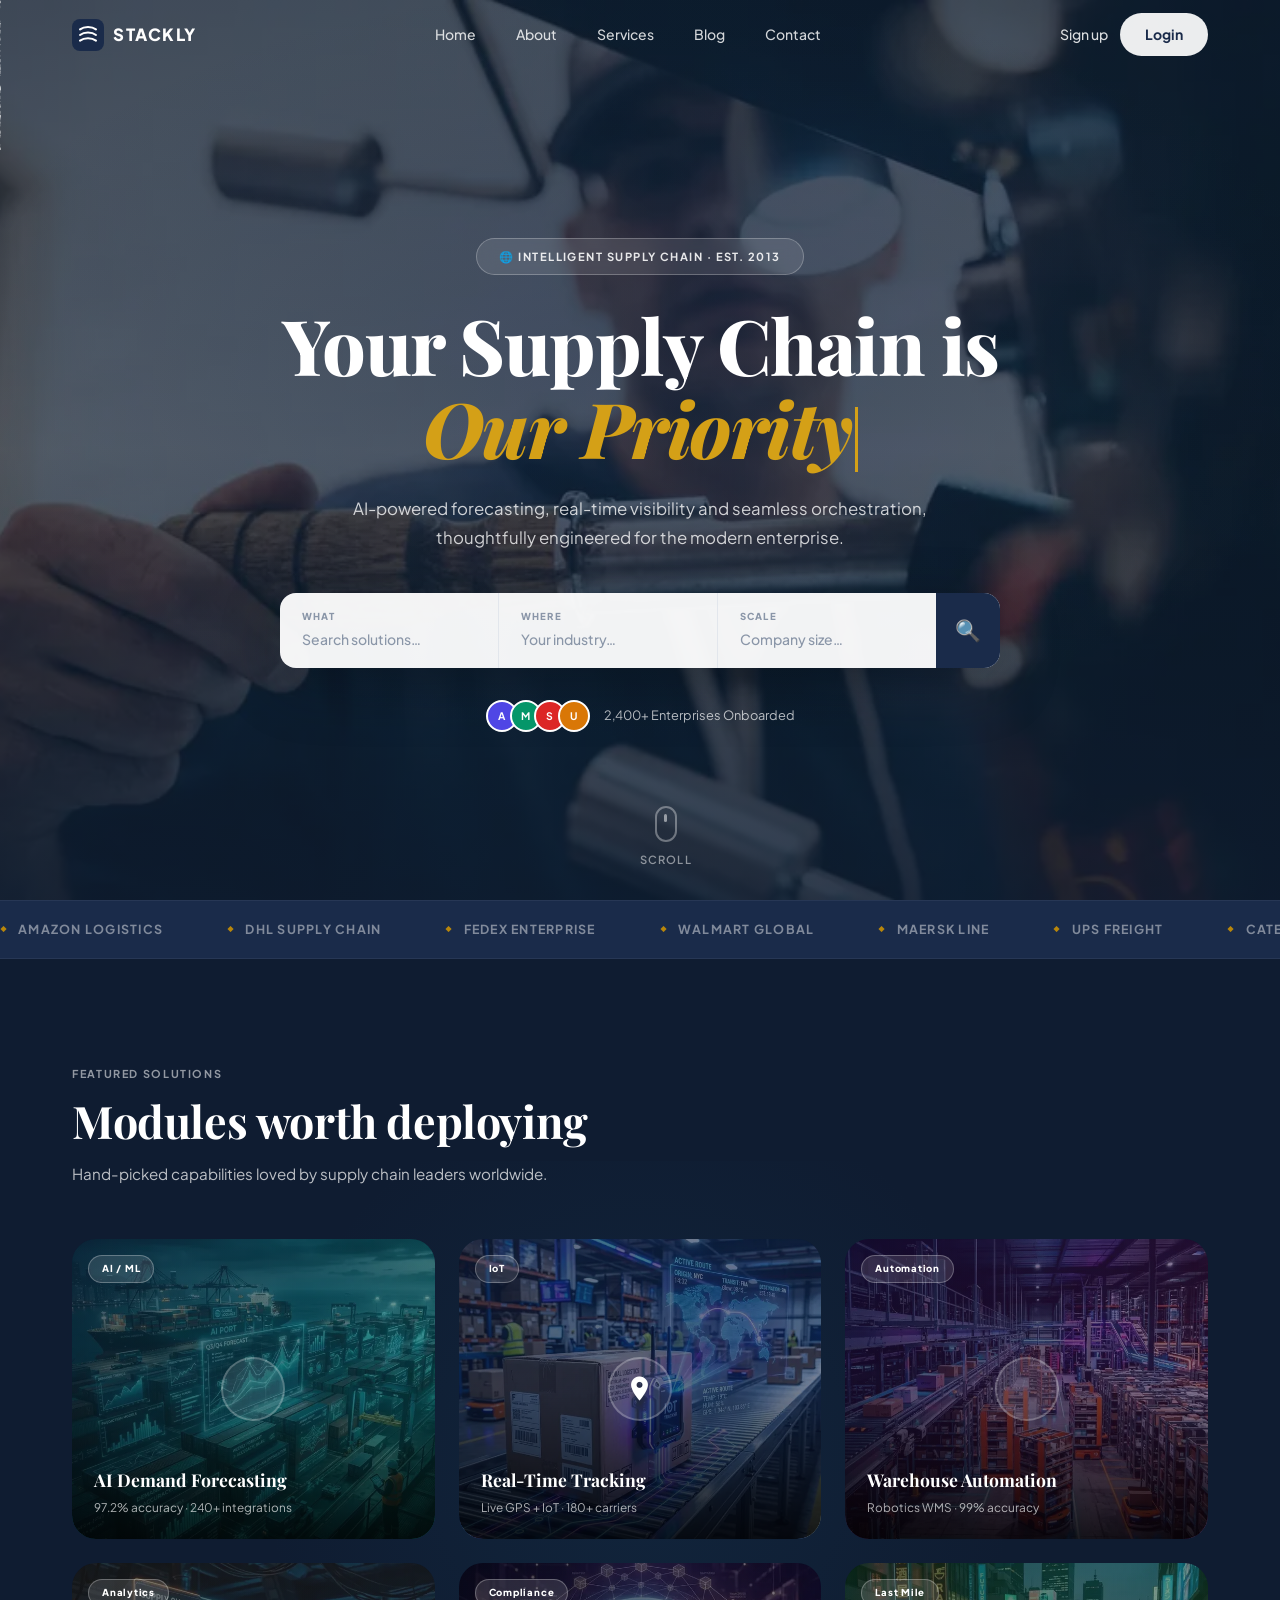
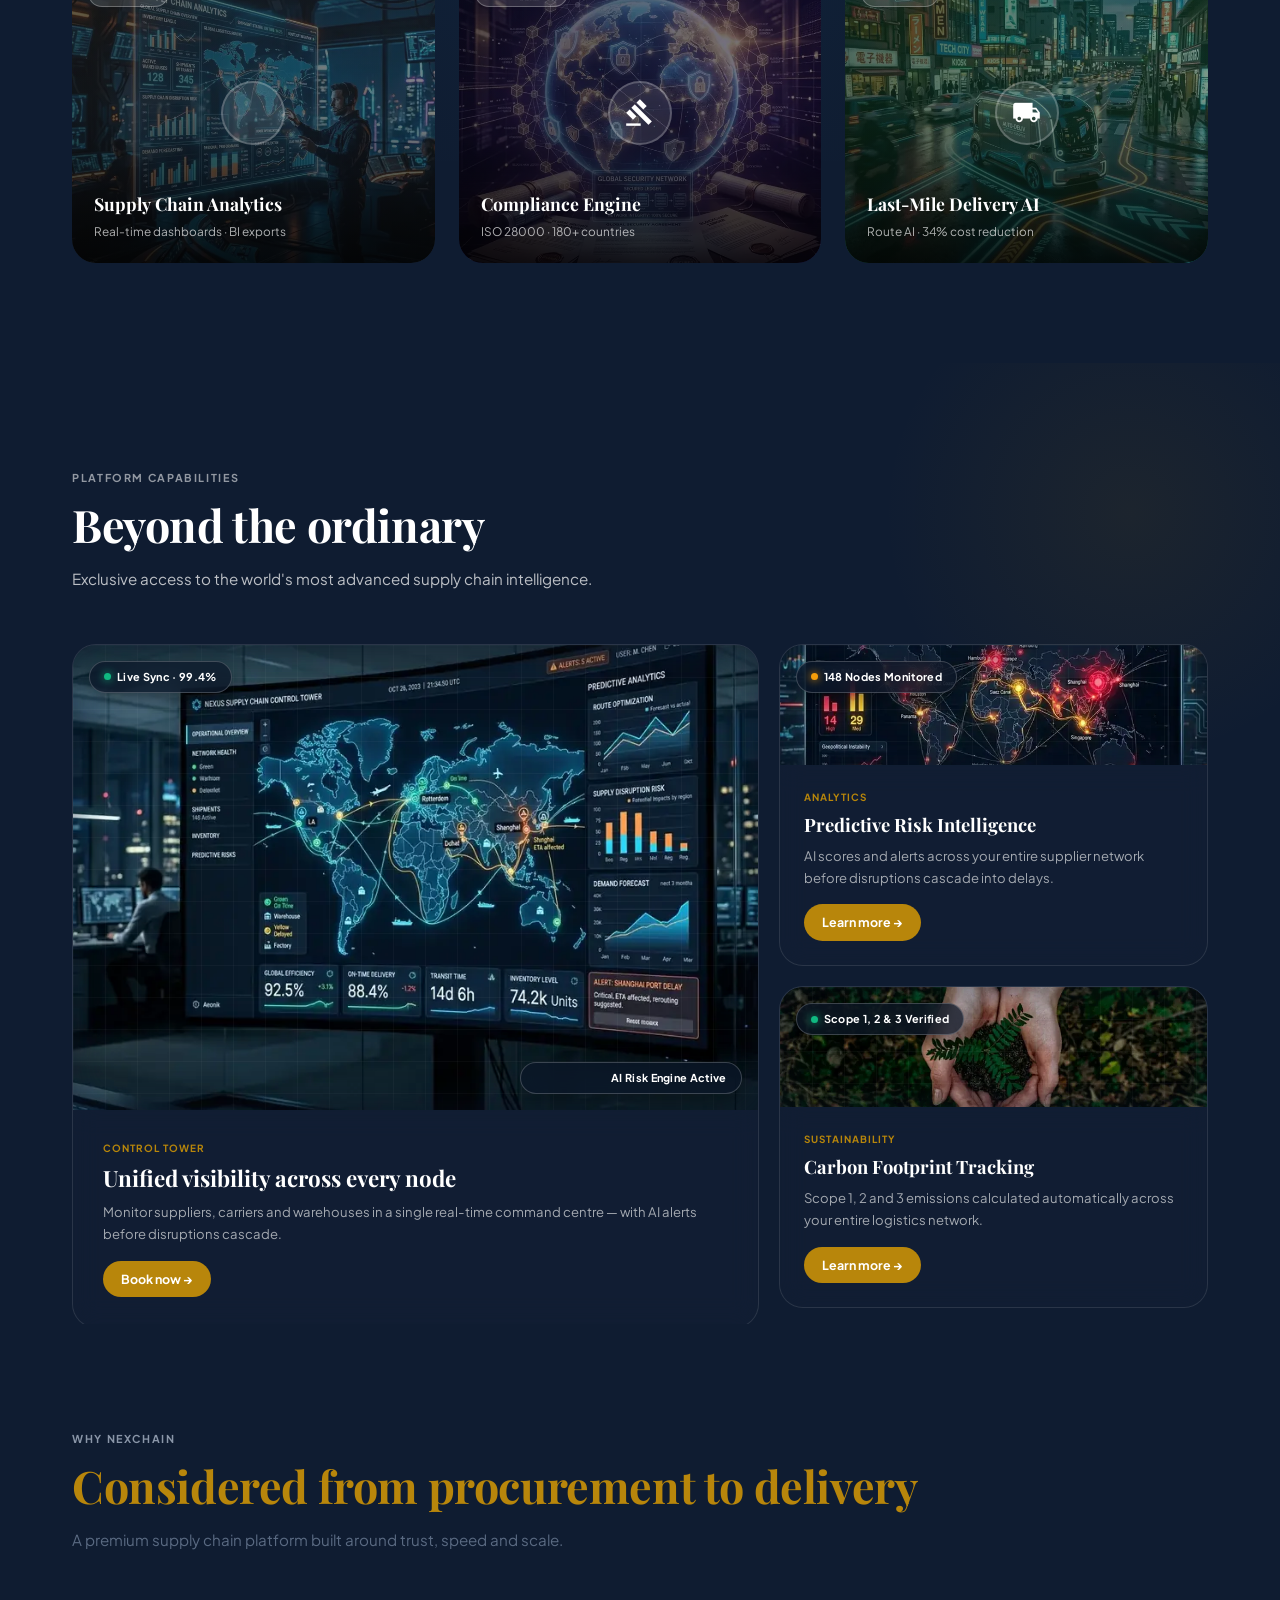
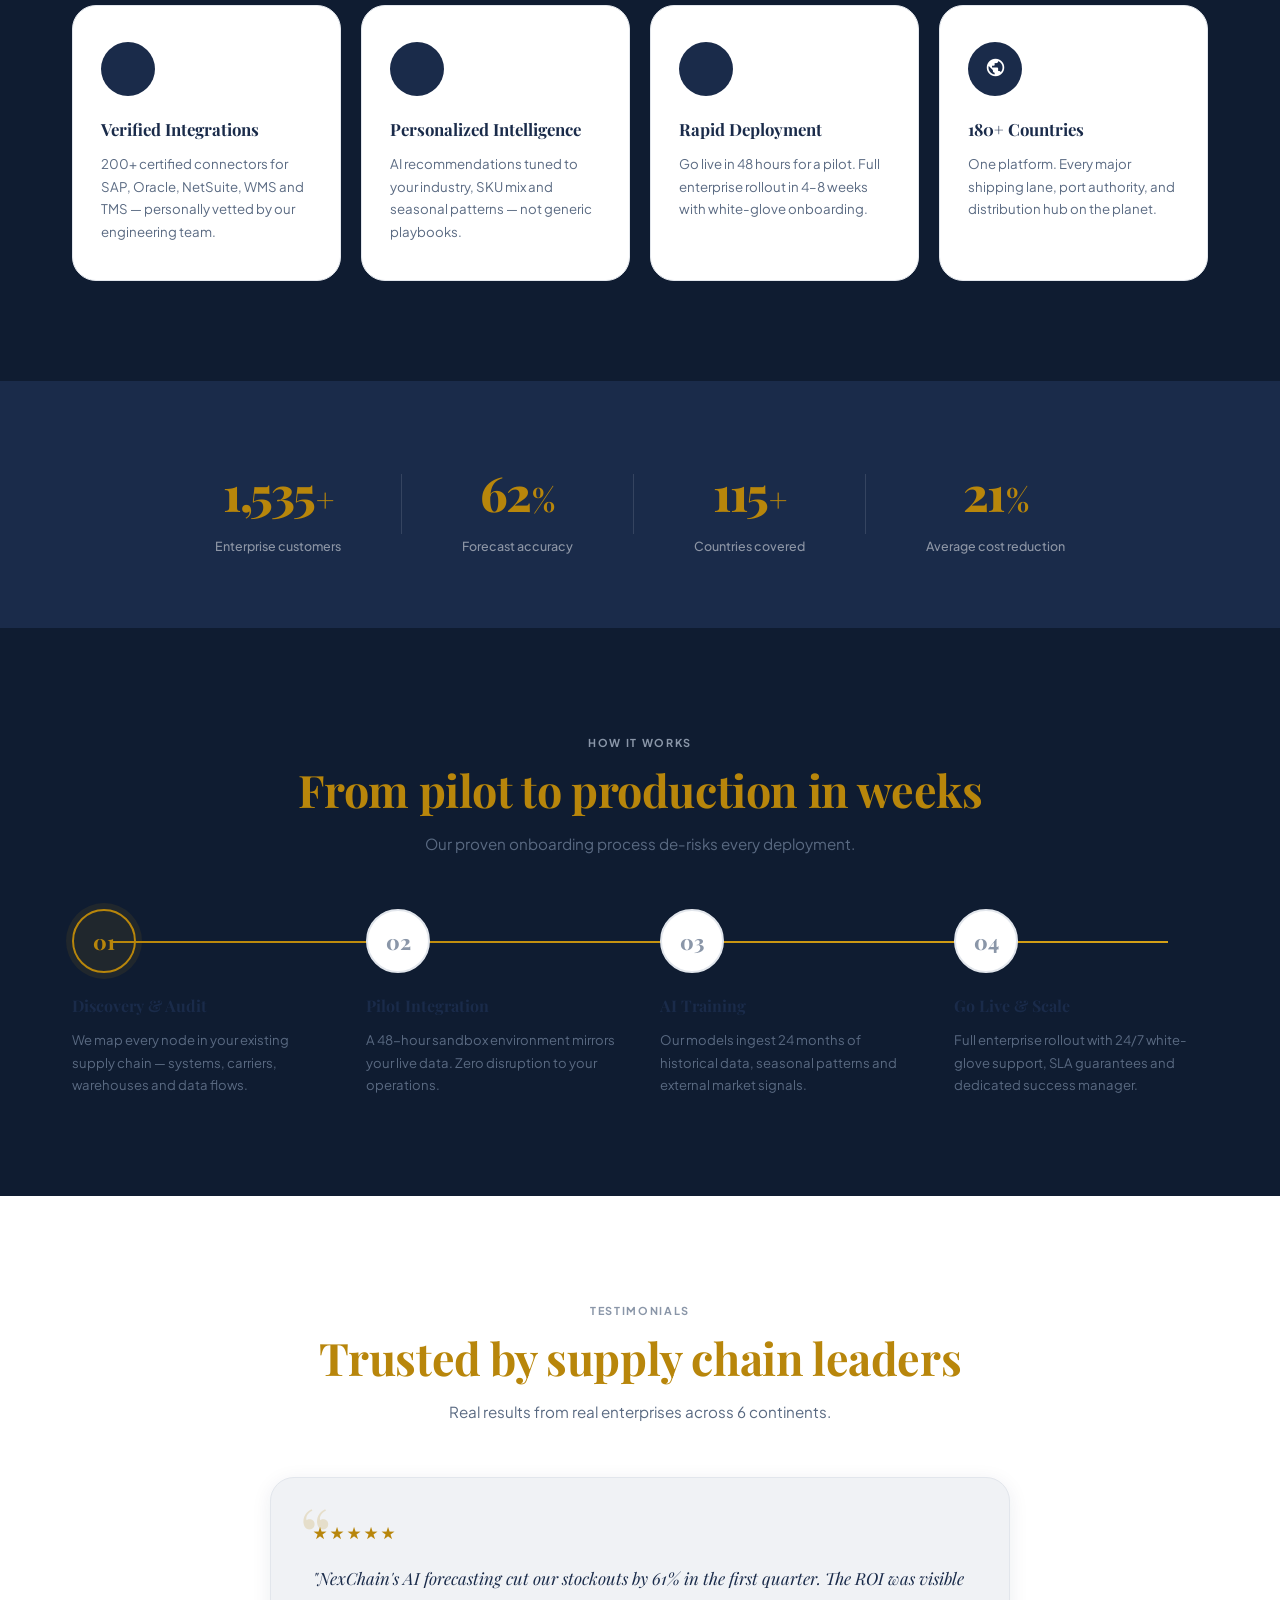
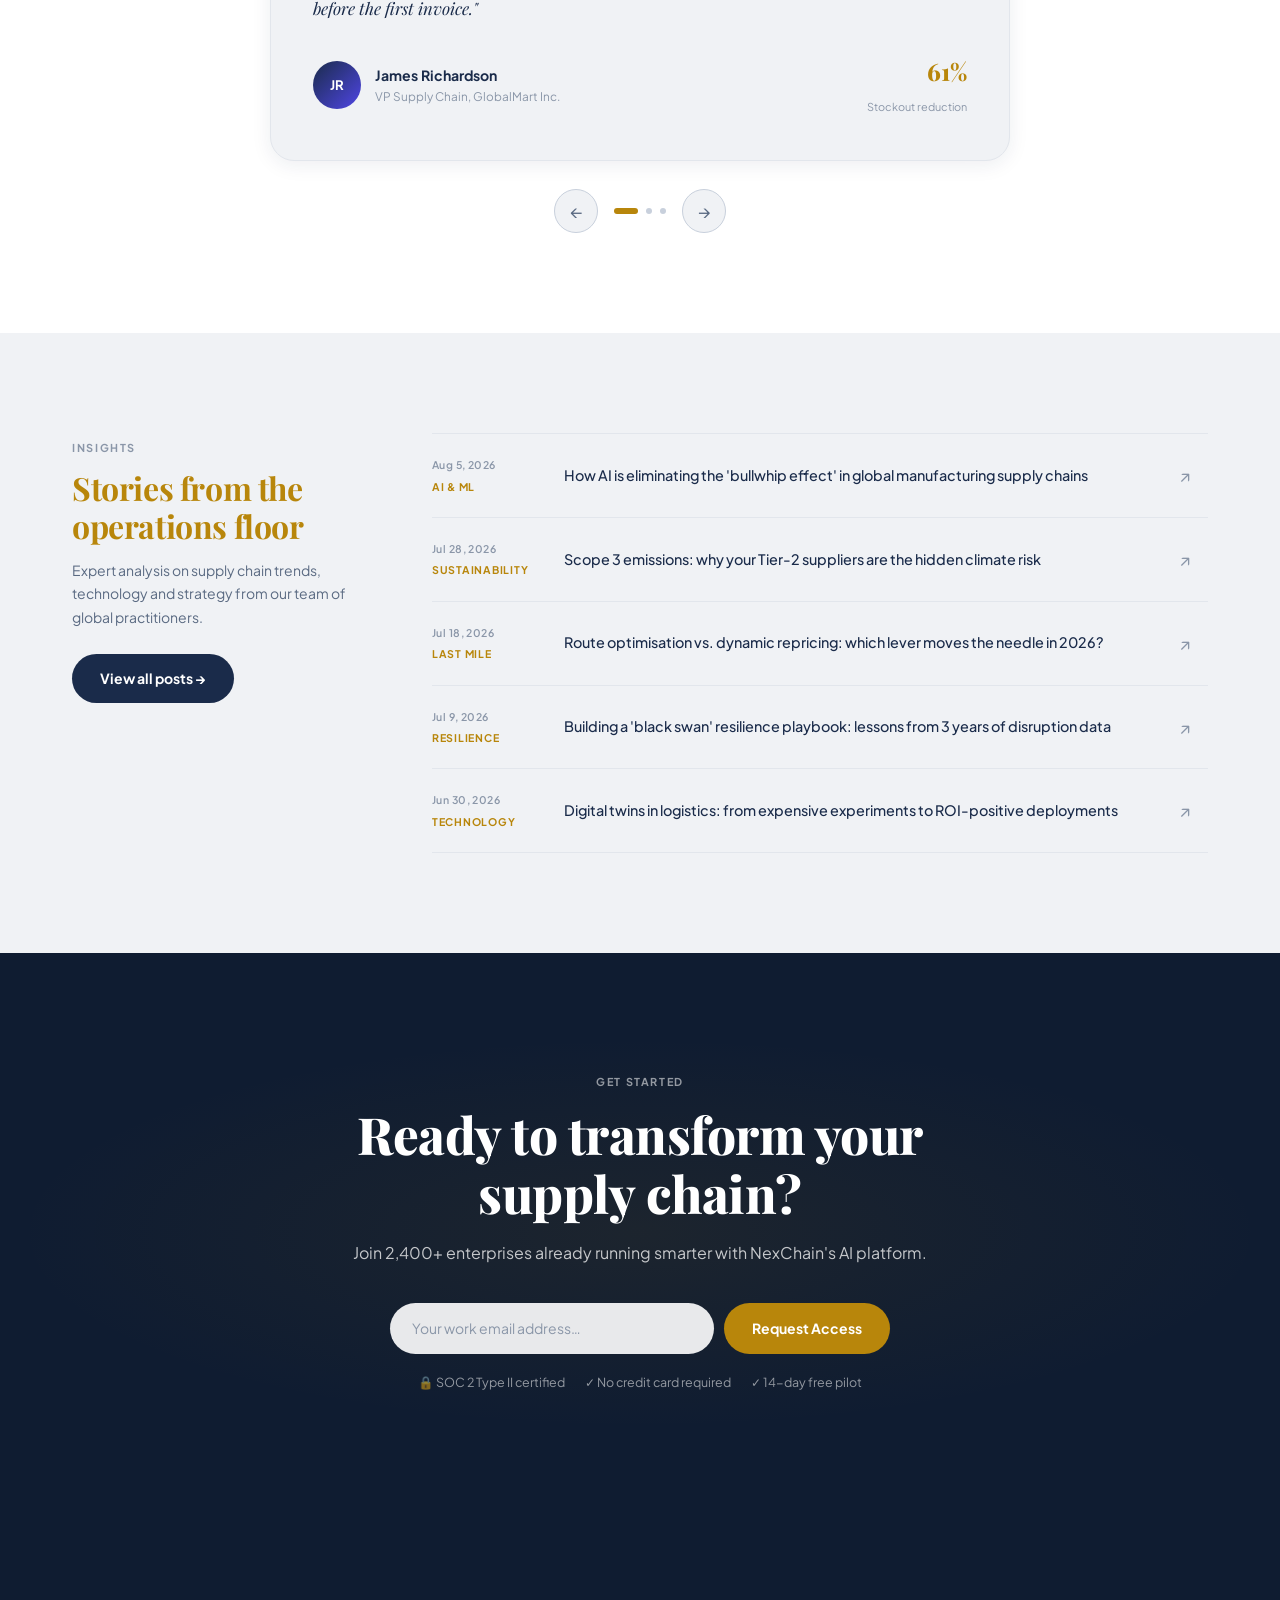
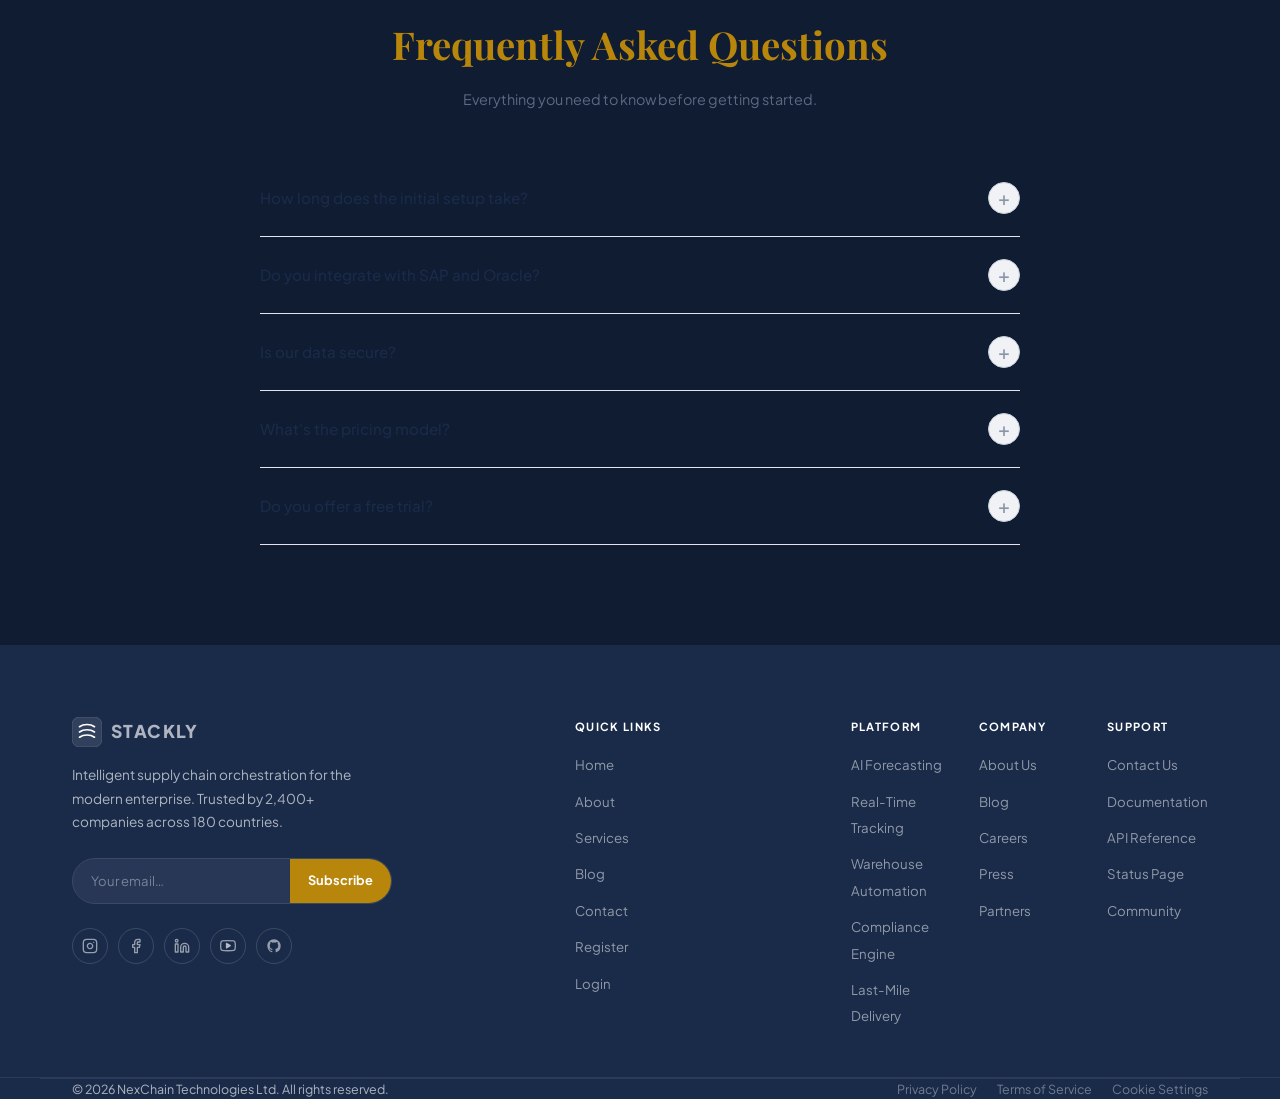
==== index.html @ 6b3207bd "fix: make footer STACKLY logo clickable and link to home page" ====
<!DOCTYPE html>
<html lang="en">
<head>
  <meta charset="UTF-8"/>
  <meta name="viewport" content="width=device-width, initial-scale=1.0"/>
  <title>NexChain — Intelligent Supply Chain Platform</title>
  <meta name="description" content="AI-powered supply chain platform. Real-time visibility, demand forecasting, warehouse automation and last-mile delivery orchestration for the modern enterprise."/>
  <link rel="stylesheet" href="css/style.css"/>
  <link rel="stylesheet" href="css/home.css"/>
  <link href="https://fonts.googleapis.com/icon?family=Material+Icons" rel="stylesheet"/>
</head>
<body>

<!-- ═══════════════════════════════════════
     NAVBAR
═══════════════════════════════════════ -->
<header class="navbar" id="navbar">
  <div class="nav-container">
    <a href="index.html" class="nav-logo" id="navLogo">
      <svg width="32" height="32" viewBox="0 0 40 40" fill="none">
        <rect width="40" height="40" rx="10" fill="#1a2b4a"/>
        <path d="M10 13C10 13 14 10 20 10C26 10 30 13 30 13" stroke="white" stroke-width="2.5" stroke-linecap="round"/>
        <path d="M10 20C10 20 14 17 20 17C26 17 30 20 30 20" stroke="white" stroke-width="2.5" stroke-linecap="round"/>
        <path d="M10 27C10 27 14 24 20 24C26 24 30 27 30 27" stroke="white" stroke-width="2.5" stroke-linecap="round"/>
      </svg>
      <span class="nav-logo-text">STACKLY</span>
    </a>
    <nav class="nav-links" id="navLinks">
      <a href="index.html"    class="nav-link active">Home</a>
      <a href="about.html"   class="nav-link">About</a>
      <a href="services.html"class="nav-link">Services</a>
      <a href="blog.html"    class="nav-link">Blog</a>
      <a href="contact.html" class="nav-link">Contact</a>
    </nav>
    <div class="nav-actions">
      <a href="register.html" class="nav-register">Sign up</a>
      <a href="login.html" class="nav-login-btn">Login</a>
    </div>
    <button class="hamburger" id="hamburger" aria-label="Open menu">
      <span></span><span></span><span></span>
    </button>
  </div>
</header>

<div class="mobile-menu" id="mobileMenu">
  <button class="mobile-close" id="mobileClose">✕</button>
  <ul>
    <li><a href="index.html">Home</a></li>
    <li><a href="about.html">About</a></li>
    <li><a href="services.html">Services</a></li>
    <li><a href="blog.html">Blog</a></li>
    <li><a href="contact.html">Contact</a></li>
    <li><a href="register.html" class="mobile-signup-btn">Sign up →</a></li>
    <li><a href="login.html" class="mobile-login-btn">Login</a></li>
  </ul>
</div>

<!-- ═══════════════════════════════════════
     SECTION 1: VIDEO HERO
═══════════════════════════════════════ -->
<section class="hero" id="home">
  <!-- Background WebP hero image -->
  <img class="hero-video" src="images/hero_poster.webp?v=2" alt="Supply Chain Hero" style="object-fit:cover;width:100%;height:100%;position:absolute;inset:0;"/>
  <!-- Gradient overlay -->
  <div class="hero-gradient"></div>
  <!-- Particle canvas -->
  <canvas class="particle-canvas" id="heroCanvas"></canvas>
  <!-- Content -->
  <div class="hero-content">
    <div class="hero-badge">🌐 Intelligent Supply Chain · Est. 2013</div>
    <h1 class="hero-title">
      Your Supply Chain is<br/>
      <em id="typedText">Our Priority</em><span class="cursor"></span>
    </h1>
    <p class="hero-sub">
      AI-powered forecasting, real-time visibility and seamless orchestration,<br/>
      thoughtfully engineered for the modern enterprise.
    </p>
    <!-- Search bar -->
    <div class="hero-search">
      <div class="search-field">
        <label class="search-label">WHAT</label>
        <input type="text" id="searchSolution" placeholder="Search solutions…"/>
      </div>
      <div class="search-field">
        <label class="search-label">WHERE</label>
        <input type="text" placeholder="Your industry…"/>
      </div>
      <div class="search-field">
        <label class="search-label">SCALE</label>
        <input type="text" placeholder="Company size…"/>
      </div>
      <button class="search-btn" id="searchBtn" aria-label="Search">🔍</button>
    </div>
    <!-- Social proof -->
    <div class="hero-proof">
      <div class="proof-avs">
        <div class="proof-av" style="background:#4f46e5">A</div>
        <div class="proof-av" style="background:#059669">M</div>
        <div class="proof-av" style="background:#dc2626">S</div>
        <div class="proof-av" style="background:#d97706">U</div>
      </div>
      <span>2,400+ Enterprises Onboarded</span>
    </div>
  </div>
  <!-- Scroll cue -->
  <div class="hero-scroll">
    <div class="scroll-mouse"><div class="scroll-dot"></div></div>
    <span>SCROLL</span>
  </div>
</section>

<!-- ═══════════════════════════════════════
     SECTION 2: TRUSTED BY (ticker)
═══════════════════════════════════════ -->
<section id="trusted">
  <div class="ticker-strip">
    <div class="ticker-track" id="tickerTrack">
      <span class="ticker-item">Amazon Logistics</span>
      <span class="ticker-item">DHL Supply Chain</span>
      <span class="ticker-item">FedEx Enterprise</span>
      <span class="ticker-item">Walmart Global</span>
      <span class="ticker-item">Maersk Line</span>
      <span class="ticker-item">UPS Freight</span>
      <span class="ticker-item">Caterpillar Inc.</span>
      <span class="ticker-item">Siemens AG</span>
      <span class="ticker-item">Bosch Group</span>
      <span class="ticker-item">Samsung SDS</span>
      <span class="ticker-item">Honeywell</span>
      <span class="ticker-item">3M Company</span>
      <!-- duplicate for seamless loop -->
      <span class="ticker-item">Amazon Logistics</span>
      <span class="ticker-item">DHL Supply Chain</span>
      <span class="ticker-item">FedEx Enterprise</span>
      <span class="ticker-item">Walmart Global</span>
      <span class="ticker-item">Maersk Line</span>
      <span class="ticker-item">UPS Freight</span>
      <span class="ticker-item">Caterpillar Inc.</span>
      <span class="ticker-item">Siemens AG</span>
      <span class="ticker-item">Bosch Group</span>
      <span class="ticker-item">Samsung SDS</span>
      <span class="ticker-item">Honeywell</span>
      <span class="ticker-item">3M Company</span>
    </div>
  </div>
</section>

<!-- ═══════════════════════════════════════
     SECTION 3: SOLUTIONS GRID
═══════════════════════════════════════ -->
<section class="solutions" id="solutions">
  <div class="container">
    <div class="section-header reveal">
      <span class="section-eye light">FEATURED SOLUTIONS</span>
      <h2 class="section-title white">Modules worth deploying</h2>
      <p class="section-sub light">Hand-picked capabilities loved by supply chain leaders worldwide.</p>
    </div>
    <div class="solutions-grid">

      <!-- Flip Card 1 — AI Forecasting -->
      <div class="flip-card reveal stagger-1">
        <div class="flip-card-inner">
          <!-- Front -->
          <div class="flip-front sol-img-1">
            <span class="flip-badge">AI / ML</span>
            <div class="flip-front-icon">
              <span class="material-icons mi">psychology</span>
            </div>
            <div class="flip-front-body">
              <p class="flip-front-name">AI Demand Forecasting</p>
              <p class="flip-front-sub">97.2% accuracy · 240+ integrations</p>
            </div>
          </div>
          <!-- Back -->
          <div class="flip-back">
            <div>
              <span class="flip-back-tag">AI / ML</span>
              <h3>AI Demand Forecasting</h3>
              <p>Fuses 24 months of historical data with market signals to deliver industry-leading 97.2% forecast accuracy across every SKU and channel.</p>
            </div>
            <div>
              <div class="flip-back-stats">
                <div class="flip-stat"><span class="sv">97.2%</span><span class="sl">Accuracy</span></div>
                <div class="flip-stat"><span class="sv">240+</span><span class="sl">Integrations</span></div>
                <div class="flip-stat"><span class="sv">61%</span><span class="sl">Stockout ↓</span></div>
              </div>
              <a href="services.html" class="flip-back-link">Explore →</a>
            </div>
          </div>
        </div>
      </div>

      <!-- Flip Card 2 — Real-Time Tracking -->
      <div class="flip-card reveal stagger-2">
        <div class="flip-card-inner">
          <div class="flip-front sol-img-2">
            <span class="flip-badge">IoT</span>
            <div class="flip-front-icon">
              <span class="material-icons mi">location_on</span>
            </div>
            <div class="flip-front-body">
              <p class="flip-front-name">Real-Time Tracking</p>
              <p class="flip-front-sub">Live GPS + IoT · 180+ carriers</p>
            </div>
          </div>
          <div class="flip-back">
            <div>
              <span class="flip-back-tag">IoT</span>
              <h3>Real-Time Tracking</h3>
              <p>Sub-minute GPS + IoT telemetry across 180+ carrier networks with predictive ETA and automatic exception alerts before delays happen.</p>
            </div>
            <div>
              <div class="flip-back-stats">
                <div class="flip-stat"><span class="sv">180+</span><span class="sl">Carriers</span></div>
                <div class="flip-stat"><span class="sv">&lt;1min</span><span class="sl">Refresh</span></div>
                <div class="flip-stat"><span class="sv">99.9%</span><span class="sl">Uptime</span></div>
              </div>
              <a href="services.html" class="flip-back-link">Explore →</a>
            </div>
          </div>
        </div>
      </div>

      <!-- Flip Card 3 — Warehouse Automation -->
      <div class="flip-card reveal stagger-3">
        <div class="flip-card-inner">
          <div class="flip-front sol-img-3">
            <span class="flip-badge">Automation</span>
            <div class="flip-front-icon">
              <span class="material-icons mi">precision_manufacturing</span>
            </div>
            <div class="flip-front-body">
              <p class="flip-front-name">Warehouse Automation</p>
              <p class="flip-front-sub">Robotics WMS · 99% accuracy</p>
            </div>
          </div>
          <div class="flip-back">
            <div>
              <span class="flip-back-tag">Automation</span>
              <h3>Warehouse Automation</h3>
              <p>Robotics WMS with 99% pick accuracy. Integrates with 80+ AMR, AS/RS and conveyor systems with a zero-downtime migration path.</p>
            </div>
            <div>
              <div class="flip-back-stats">
                <div class="flip-stat"><span class="sv">99%</span><span class="sl">Pick accuracy</span></div>
                <div class="flip-stat"><span class="sv">80+</span><span class="sl">Robot systems</span></div>
                <div class="flip-stat"><span class="sv">40%</span><span class="sl">Cost ↓</span></div>
              </div>
              <a href="services.html" class="flip-back-link">Explore →</a>
            </div>
          </div>
        </div>
      </div>

      <!-- Flip Card 4 — Analytics -->
      <div class="flip-card reveal stagger-1">
        <div class="flip-card-inner">
          <div class="flip-front sol-img-4">
            <span class="flip-badge">Analytics</span>
            <div class="flip-front-icon">
              <span class="material-icons mi">bar_chart</span>
            </div>
            <div class="flip-front-body">
              <p class="flip-front-name">Supply Chain Analytics</p>
              <p class="flip-front-sub">Real-time dashboards · BI exports</p>
            </div>
          </div>
          <div class="flip-back">
            <div>
              <span class="flip-back-tag">Analytics</span>
              <h3>Supply Chain Analytics</h3>
              <p>Real-time control tower with drill-down to SKU level, predictive risk scoring and one-click exports to Tableau, Power BI and Looker.</p>
            </div>
            <div>
              <div class="flip-back-stats">
                <div class="flip-stat"><span class="sv">Live</span><span class="sl">Dashboards</span></div>
                <div class="flip-stat"><span class="sv">50+</span><span class="sl">KPI widgets</span></div>
                <div class="flip-stat"><span class="sv">3 min</span><span class="sl">Avg. insight</span></div>
              </div>
              <a href="services.html" class="flip-back-link">Explore →</a>
            </div>
          </div>
        </div>
      </div>

      <!-- Flip Card 5 — Compliance -->
      <div class="flip-card reveal stagger-2">
        <div class="flip-card-inner">
          <div class="flip-front sol-img-5">
            <span class="flip-badge">Compliance</span>
            <div class="flip-front-icon">
              <span class="material-icons mi">gavel</span>
            </div>
            <div class="flip-front-body">
              <p class="flip-front-name">Compliance Engine</p>
              <p class="flip-front-sub">ISO 28000 · 180+ countries</p>
            </div>
          </div>
          <div class="flip-back">
            <div>
              <span class="flip-back-tag">Compliance</span>
              <h3>Compliance Engine</h3>
              <p>ISO 28000, CTPAT, AEO and 180-country customs documentation, automated trade finance and real-time sanctions screening.</p>
            </div>
            <div>
              <div class="flip-back-stats">
                <div class="flip-stat"><span class="sv">180+</span><span class="sl">Countries</span></div>
                <div class="flip-stat"><span class="sv">100%</span><span class="sl">Audit trail</span></div>
                <div class="flip-stat"><span class="sv">Auto</span><span class="sl">Sanctions check</span></div>
              </div>
              <a href="services.html" class="flip-back-link">Explore →</a>
            </div>
          </div>
        </div>
      </div>

      <!-- Flip Card 6 — Last Mile -->
      <div class="flip-card reveal stagger-3">
        <div class="flip-card-inner">
          <div class="flip-front sol-img-6">
            <span class="flip-badge">Last Mile</span>
            <div class="flip-front-icon">
              <span class="material-icons mi">local_shipping</span>
            </div>
            <div class="flip-front-body">
              <p class="flip-front-name">Last-Mile Delivery AI</p>
              <p class="flip-front-sub">Route AI · 34% cost reduction</p>
            </div>
          </div>
          <div class="flip-back">
            <div>
              <span class="flip-back-tag">Last Mile</span>
              <h3>Last-Mile Delivery AI</h3>
              <p>Dynamic route optimisation, carrier selection AI and customer communication automation. Average 34% cost reduction in 90 days.</p>
            </div>
            <div>
              <div class="flip-back-stats">
                <div class="flip-stat"><span class="sv">34%</span><span class="sl">Cost ↓</span></div>
                <div class="flip-stat"><span class="sv">90d</span><span class="sl">ROI timeline</span></div>
                <div class="flip-stat"><span class="sv">AI</span><span class="sl">Route engine</span></div>
              </div>
              <a href="services.html" class="flip-back-link">Explore →</a>
            </div>
          </div>
        </div>
      </div>

    </div>

  </div>
</section>

<!-- ═══════════════════════════════════════
     SECTION 4: PLATFORM BENTO (dark)
═══════════════════════════════════════ -->
<section class="bento-section" id="network">
  <div class="container">
    <div class="section-header reveal">
      <span class="section-eye light">PLATFORM CAPABILITIES</span>
      <h2 class="section-title white">Beyond the ordinary</h2>
      <p class="section-sub light">Exclusive access to the world's most advanced supply chain intelligence.</p>
    </div>
    <div class="bento-grid">
      <!-- Large card -->
      <div class="bento-card bento-large reveal reveal-left">
        <div class="bento-img bento-img-1">
          <div class="bento-glass-tag top-left">
            <span class="pulse-dot green"></span> Live Sync · 99.4%
          </div>
          <div class="bento-glass-tag bottom-right">
            <span class="material-icons mi" style="font-size: 14px; color: var(--gold);">radar</span> AI Risk Engine Active
          </div>
        </div>
        <div class="bento-body">
          <span class="bento-tag">Control Tower</span>
          <h3>Unified visibility across every node</h3>
          <p>Monitor suppliers, carriers and warehouses in a single real-time command centre — with AI alerts before disruptions cascade.</p>
          <a href="404.html" class="bento-btn">Book now →</a>
        </div>
      </div>
      <!-- Right stack -->
      <div style="display:flex;flex-direction:column;gap:20px;">
        <div class="bento-card reveal reveal-right stagger-1">
          <div class="bento-img bento-img-2">
            <div class="bento-glass-tag top-left">
              <span class="pulse-dot gold"></span> 148 Nodes Monitored
            </div>
          </div>
          <div class="bento-body">
            <span class="bento-tag">Analytics</span>
            <h3>Predictive Risk Intelligence</h3>
            <p>AI scores and alerts across your entire supplier network before disruptions cascade into delays.</p>
            <a href="404.html" class="bento-btn">Learn more →</a>
          </div>
        </div>
        <div class="bento-card reveal reveal-right stagger-2">
          <div class="bento-img bento-img-3">
            <div class="bento-glass-tag top-left">
              <span class="pulse-dot green"></span> Scope 1, 2 &amp; 3 Verified
            </div>
          </div>
          <div class="bento-body">
            <span class="bento-tag">Sustainability</span>
            <h3>Carbon Footprint Tracking</h3>
            <p>Scope 1, 2 and 3 emissions calculated automatically across your entire logistics network.</p>
            <a href="404.html" class="bento-btn">Learn more →</a>
          </div>
        </div>
      </div>
    </div>
  </div>
</section>

<!-- ═══════════════════════════════════════
     SECTION 5: WHY NEXCHAIN
═══════════════════════════════════════ -->
<section class="why" id="why">
  <div class="container">
    <div class="section-header reveal">
      <span class="section-eye">WHY NEXCHAIN</span>
      <h2 class="section-title">Considered from procurement to delivery</h2>
      <p class="section-sub">A premium supply chain platform built around trust, speed and scale.</p>
    </div>
    <div class="why-grid">
      <div class="feat-card reveal stagger-1">
        <div class="feat-icon">
          <span class="material-icons mi">verified</span>
        </div>
        <h4>Verified Integrations</h4>
        <p>200+ certified connectors for SAP, Oracle, NetSuite, WMS and TMS — personally vetted by our engineering team.</p>
      </div>
      <div class="feat-card reveal stagger-2">
        <div class="feat-icon">
          <span class="material-icons mi">auto_awesome</span>
        </div>
        <h4>Personalized Intelligence</h4>
        <p>AI recommendations tuned to your industry, SKU mix and seasonal patterns — not generic playbooks.</p>
      </div>
      <div class="feat-card reveal stagger-3">
        <div class="feat-icon">
          <span class="material-icons mi">bolt</span>
        </div>
        <h4>Rapid Deployment</h4>
        <p>Go live in 48 hours for a pilot. Full enterprise rollout in 4–8 weeks with white-glove onboarding.</p>
      </div>
      <div class="feat-card reveal stagger-4">
        <div class="feat-icon">
          <span class="material-icons mi">public</span>
        </div>
        <h4>180+ Countries</h4>
        <p>One platform. Every major shipping lane, port authority, and distribution hub on the planet.</p>
      </div>
    </div>
  </div>
</section>

<!-- ═══════════════════════════════════════
     SECTION 6: STATS STRIP
═══════════════════════════════════════ -->
<section class="stats-strip" id="stats">
  <div class="container">
    <div class="stats-row">
      <div class="stat-item reveal stagger-1">
        <div class="stat-val">
          <span class="stat-n" data-count="2400" id="cnt1">2400</span>
          <span class="stat-suf">+</span>
        </div>
        <p class="stat-l">Enterprise customers</p>
      </div>
      <div class="stat-div"></div>
      <div class="stat-item reveal stagger-2">
        <div class="stat-val">
          <span class="stat-n" data-count="97" id="cnt2">97</span>
          <span class="stat-suf">%</span>
        </div>
        <p class="stat-l">Forecast accuracy</p>
      </div>
      <div class="stat-div"></div>
      <div class="stat-item reveal stagger-3">
        <div class="stat-val">
          <span class="stat-n" data-count="180" id="cnt3">180</span>
          <span class="stat-suf">+</span>
        </div>
        <p class="stat-l">Countries covered</p>
      </div>
      <div class="stat-div"></div>
      <div class="stat-item reveal stagger-4">
        <div class="stat-val">
          <span class="stat-n" data-count="34" id="cnt4">34</span>
          <span class="stat-suf">%</span>
        </div>
        <p class="stat-l">Average cost reduction</p>
      </div>
    </div>
  </div>
</section>

<!-- ═══════════════════════════════════════
     SECTION 7: PROCESS STEPS
═══════════════════════════════════════ -->
<section class="process" id="process">
  <div class="container">
    <div class="section-header center reveal">
      <span class="section-eye">HOW IT WORKS</span>
      <h2 class="section-title">From pilot to production in weeks</h2>
      <p class="section-sub" style="margin:0 auto">Our proven onboarding process de-risks every deployment.</p>
    </div>
    <div class="process-steps" id="processSteps">
      <div class="process-line"><div class="process-line-fill" id="processLineFill"></div></div>
      <div class="process-step active reveal stagger-1">
        <div class="step-circle"><div class="step-circle-inner">01</div></div>
        <div class="step-body">
          <h4>Discovery & Audit</h4>
          <p>We map every node in your existing supply chain — systems, carriers, warehouses and data flows.</p>
        </div>
      </div>
      <div class="process-step reveal stagger-2">
        <div class="step-circle"><div class="step-circle-inner">02</div></div>
        <div class="step-body">
          <h4>Pilot Integration</h4>
          <p>A 48-hour sandbox environment mirrors your live data. Zero disruption to your operations.</p>
        </div>
      </div>
      <div class="process-step reveal stagger-3">
        <div class="step-circle"><div class="step-circle-inner">03</div></div>
        <div class="step-body">
          <h4>AI Training</h4>
          <p>Our models ingest 24 months of historical data, seasonal patterns and external market signals.</p>
        </div>
      </div>
      <div class="process-step reveal stagger-4">
        <div class="step-circle"><div class="step-circle-inner">04</div></div>
        <div class="step-body">
          <h4>Go Live & Scale</h4>
          <p>Full enterprise rollout with 24/7 white-glove support, SLA guarantees and dedicated success manager.</p>
        </div>
      </div>
    </div>
  </div>
</section>

<!-- ═══════════════════════════════════════
     SECTION 8: TESTIMONIALS
═══════════════════════════════════════ -->
<section class="testimonials" id="testimonials">
  <div class="container">
    <div class="section-header center reveal">
      <span class="section-eye">TESTIMONIALS</span>
      <h2 class="section-title">Trusted by supply chain leaders</h2>
      <p class="section-sub" style="margin:0 auto">Real results from real enterprises across 6 continents.</p>
    </div>
    <div class="testi-wrap">
      <div class="testi-track">
        <!-- Slide 1 -->
        <div class="testi-slide active">
          <div class="testi-card">
            <div class="testi-stars">★★★★★</div>
            <blockquote>"NexChain's AI forecasting cut our stockouts by 61% in the first quarter. The ROI was visible before the first invoice."</blockquote>
            <div class="testi-author">
              <div class="testi-av" style="background:linear-gradient(135deg,#1a2b4a,#4f46e5)">JR</div>
              <div class="testi-meta">
                <div class="testi-name">James Richardson</div>
                <div class="testi-role">VP Supply Chain, GlobalMart Inc.</div>
              </div>
              <div class="testi-metric">
                <span class="metric-n">61%</span>
                <span class="metric-l">Stockout reduction</span>
              </div>
            </div>
          </div>
        </div>
        <!-- Slide 2 -->
        <div class="testi-slide">
          <div class="testi-card">
            <div class="testi-stars">★★★★★</div>
            <blockquote>"Real-time tracking across 14 carrier networks on one screen — something we spent 3 years trying to build ourselves. NexChain delivered in 6 weeks."</blockquote>
            <div class="testi-author">
              <div class="testi-av" style="background:linear-gradient(135deg,#059669,#0d9488)">SK</div>
              <div class="testi-meta">
                <div class="testi-name">Sunita Krishnan</div>
                <div class="testi-role">Chief Operations Officer, AsiaFreight</div>
              </div>
              <div class="testi-metric">
                <span class="metric-n">6 wks</span>
                <span class="metric-l">Time to value</span>
              </div>
            </div>
          </div>
        </div>
        <!-- Slide 3 -->
        <div class="testi-slide">
          <div class="testi-card">
            <div class="testi-stars">★★★★★</div>
            <blockquote>"We reduced last-mile costs by 34% in 90 days. The route optimisation AI alone paid for the entire annual subscription."</blockquote>
            <div class="testi-author">
              <div class="testi-av" style="background:linear-gradient(135deg,#dc2626,#c2410c)">MH</div>
              <div class="testi-meta">
                <div class="testi-name">Marcus Hoffmann</div>
                <div class="testi-role">Head of Logistics, EuroTrade GmbH</div>
              </div>
              <div class="testi-metric">
                <span class="metric-n">34%</span>
                <span class="metric-l">Last-mile savings</span>
              </div>
            </div>
          </div>
        </div>
      </div>
      <!-- Controls -->
      <div class="testi-controls">
        <button class="testi-btn" id="testiPrev">←</button>
        <div class="testi-dots">
          <div class="testi-dot active" data-index="0"></div>
          <div class="testi-dot" data-index="1"></div>
          <div class="testi-dot" data-index="2"></div>
        </div>
        <button class="testi-btn" id="testiNext">→</button>
      </div>
    </div>
  </div>
</section>

<!-- ═══════════════════════════════════════
     SECTION 9: INSIGHTS / BLOG
═══════════════════════════════════════ -->
<section class="insights" id="insights">
  <div class="container">
    <div class="insights-layout">
      <div class="insights-left reveal reveal-left">
        <span class="section-eye">INSIGHTS</span>
        <h2 class="section-title">Stories from the operations floor</h2>
        <p>Expert analysis on supply chain trends, technology and strategy from our team of global practitioners.</p>
        <a href="404.html" class="btn-navy">View all posts →</a>
      </div>
      <div class="insights-right">
        <a class="insight-row reveal" href="blog.html">
          <div>
            <div class="ins-date">Aug 5, 2026</div>
            <div class="ins-cat">AI & ML</div>
          </div>
          <div class="ins-title">How AI is eliminating the 'bullwhip effect' in global manufacturing supply chains</div>
          <div class="ins-arrow">↗</div>
        </a>
        <a class="insight-row reveal stagger-1" href="blog.html">
          <div>
            <div class="ins-date">Jul 28, 2026</div>
            <div class="ins-cat">Sustainability</div>
          </div>
          <div class="ins-title">Scope 3 emissions: why your Tier-2 suppliers are the hidden climate risk</div>
          <div class="ins-arrow">↗</div>
        </a>
        <a class="insight-row reveal stagger-2" href="blog.html">
          <div>
            <div class="ins-date">Jul 18, 2026</div>
            <div class="ins-cat">Last Mile</div>
          </div>
          <div class="ins-title">Route optimisation vs. dynamic repricing: which lever moves the needle in 2026?</div>
          <div class="ins-arrow">↗</div>
        </a>
        <a class="insight-row reveal stagger-3" href="blog.html">
          <div>
            <div class="ins-date">Jul 9, 2026</div>
            <div class="ins-cat">Resilience</div>
          </div>
          <div class="ins-title">Building a 'black swan' resilience playbook: lessons from 3 years of disruption data</div>
          <div class="ins-arrow">↗</div>
        </a>
        <a class="insight-row reveal stagger-4" href="blog.html">
          <div>
            <div class="ins-date">Jun 30, 2026</div>
            <div class="ins-cat">Technology</div>
          </div>
          <div class="ins-title">Digital twins in logistics: from expensive experiments to ROI-positive deployments</div>
          <div class="ins-arrow">↗</div>
        </a>
      </div>
    </div>
  </div>
</section>

<!-- ═══════════════════════════════════════
     SECTION 10A: CTA
═══════════════════════════════════════ -->
<section class="cta-section" id="contact">
  <div class="cta-inner reveal">
    <span class="section-eye light" style="margin-bottom:14px;display:block">GET STARTED</span>
    <h2>Ready to transform your supply chain?</h2>
    <p>Join 2,400+ enterprises already running smarter with NexChain's AI platform.</p>
    <div class="cta-form">
      <input type="email" class="cta-input" id="ctaEmail" placeholder="Your work email address…"/>
      <button class="cta-submit" id="ctaSubmit">Request Access</button>
    </div>
    <div class="cta-trust">
      <span>🔒 SOC 2 Type II certified</span>
      <span>✓ No credit card required</span>
      <span>✓ 14-day free pilot</span>
    </div>
  </div>
</section>

<!-- ═══════════════════════════════════════
     SECTION 10B: FAQ
═══════════════════════════════════════ -->
<section class="faq" id="faq">
  <div class="container">
    <div class="faq-header reveal">
      <h2>Frequently Asked Questions</h2>
      <p>Everything you need to know before getting started.</p>
    </div>
    <div class="faq-list">
      <div class="faq-item reveal">
        <button class="faq-q">How long does the initial setup take? <span class="faq-icon">+</span></button>
        <div class="faq-a"><p>Most clients are live in a sandbox environment within 48 hours of signing. Full enterprise production deployment typically takes 4–8 weeks depending on the number of ERP and WMS integrations required.</p></div>
      </div>
      <div class="faq-item reveal stagger-1">
        <button class="faq-q">Do you integrate with SAP and Oracle? <span class="faq-icon">+</span></button>
        <div class="faq-a"><p>Yes — NexChain has certified, pre-built connectors for SAP S/4HANA, SAP ECC, Oracle SCM Cloud, Oracle EBS, and 200+ other enterprise systems including most TMS, WMS and MES platforms.</p></div>
      </div>
      <div class="faq-item reveal stagger-2">
        <button class="faq-q">Is our data secure? <span class="faq-icon">+</span></button>
        <div class="faq-a"><p>NexChain is SOC 2 Type II certified, ISO 27001 compliant, and GDPR-ready. All data is encrypted at rest (AES-256) and in transit (TLS 1.3). We offer single-tenant cloud or on-premise deployment options.</p></div>
      </div>
      <div class="faq-item reveal stagger-3">
        <button class="faq-q">What's the pricing model? <span class="faq-icon">+</span></button>
        <div class="faq-a"><p>Pricing is based on transaction volume and the number of active modules. Most mid-market clients start at $3,500/month. Enterprise agreements include unlimited users, custom SLAs and dedicated support. See our <a href="services.html" style="color:var(--gold)">Services page</a> for details.</p></div>
      </div>
      <div class="faq-item reveal stagger-4">
        <button class="faq-q">Do you offer a free trial? <span class="faq-icon">+</span></button>
        <div class="faq-a"><p>Yes — every new client gets a 14-day fully functional pilot on their own data at no charge. No credit card required. Just request access above and our team will reach out within one business day.</p></div>
      </div>
    </div>
  </div>
</section>

<!-- ═══════════════════════════════════════
     FOOTER
═══════════════════════════════════════ -->
<footer class="footer">
  <div class="footer-top">
    <div class="footer-brand">
      <a href="index.html" class="footer-logo" style="text-decoration: none; color: inherit;">
        <svg width="30" height="30" viewBox="0 0 40 40" fill="none">
          <rect width="40" height="40" rx="10" fill="#1a2b4a" stroke="rgba(255,255,255,0.1)" stroke-width="1"/>
          <path d="M10 13C10 13 14 10 20 10C26 10 30 13 30 13" stroke="white" stroke-width="2.2" stroke-linecap="round"/>
          <path d="M10 20C10 20 14 17 20 17C26 17 30 20 30 20" stroke="white" stroke-width="2.2" stroke-linecap="round"/>
          <path d="M10 27C10 27 14 24 20 24C26 24 30 27 30 27" stroke="white" stroke-width="2.2" stroke-linecap="round"/>
        </svg>
        STACKLY
      </a>
      <p>Intelligent supply chain orchestration for the modern enterprise. Trusted by 2,400+ companies across 180 countries.</p>
      <div class="footer-nl">
        <input type="email" placeholder="Your email…" id="newsletterEmail"/>
        <button id="newsletterBtn">Subscribe</button>
      </div>
                  <div class="footer-social">
        <a class="fsoc" href="404.html" aria-label="Instagram">
          <svg width="16" height="16" viewBox="0 0 24 24" fill="none" stroke="currentColor" stroke-width="2" stroke-linecap="round" stroke-linejoin="round"><rect x="2" y="2" width="20" height="20" rx="5" ry="5"></rect><path d="M16 11.37A4 4 0 1 1 12.63 8 4 4 0 0 1 16 11.37z"></path><line x1="17.5" y1="6.5" x2="17.51" y2="6.5"></line></svg>
        </a>
        <a class="fsoc" href="404.html" aria-label="Facebook">
          <svg width="16" height="16" viewBox="0 0 24 24" fill="none" stroke="currentColor" stroke-width="2" stroke-linecap="round" stroke-linejoin="round"><path d="M18 2h-3a5 5 0 0 0-5 5v3H7v4h3v8h4v-8h3l1-4h-4V7a1 1 0 0 1 1-1h3z"></path></svg>
        </a>
        <a class="fsoc" href="404.html" aria-label="LinkedIn">
          <svg width="16" height="16" viewBox="0 0 24 24" fill="none" stroke="currentColor" stroke-width="2" stroke-linecap="round" stroke-linejoin="round"><path d="M16 8a6 6 0 0 1 6 6v7h-4v-7a2 2 0 0 0-2-2 2 2 0 0 0-2 2v7h-4v-7a6 6 0 0 1 6-6z"></path><rect x="2" y="9" width="4" height="12"></rect><circle cx="4" cy="4" r="2"></circle></svg>
        </a>
        <a class="fsoc" href="404.html" aria-label="YouTube">
          <svg width="16" height="16" viewBox="0 0 24 24" fill="none" stroke="currentColor" stroke-width="2" stroke-linecap="round" stroke-linejoin="round"><path d="M22.54 6.42a2.78 2.78 0 0 0-1.95-1.96C18.88 4 12 4 12 4s-6.88 0-8.59.46a2.78 2.78 0 0 0-1.95 1.96A29 29 0 0 0 1 11.54a29 29 0 0 0 .46 5.12 2.78 2.78 0 0 0 1.95 1.96C5.12 19.08 12 19.08 12 19.08s6.88 0 8.59-.46a2.78 2.78 0 0 0 1.95-1.96 29 29 0 0 0 .46-5.12 29 29 0 0 0-.46-5.12z"></path><polygon points="9.75 15.02 15.5 11.54 9.75 8.06 9.75 15.02" fill="currentColor"></polygon></svg>
        </a>
        <a class="fsoc" href="https://github.com/lingalamanasa/supply-chain-management-theme" target="_blank" aria-label="GitHub">
          <svg width="16" height="16" viewBox="0 0 24 24" fill="currentColor"><path d="M12 2C6.477 2 2 6.484 2 12.017c0 4.425 2.865 8.18 6.839 9.504.5.092.682-.217.682-.483 0-.237-.008-.868-.013-1.703-2.782.605-3.369-1.343-3.369-1.343-.454-1.158-1.11-1.466-1.11-1.466-.908-.62.069-.608.069-.608 1.003.07 1.531 1.032 1.531 1.032.892 1.53 2.341 1.088 2.91.832.092-.647.35-1.088.636-1.338-2.22-.253-4.555-1.113-4.555-4.951 0-1.093.39-1.988 1.029-2.688-.103-.253-.446-1.272.098-2.65 0 0 .84-.27 2.75 1.026A9.564 9.564 0 0112 6.844c.85.004 1.705.115 2.504.337 1.909-1.296 2.747-1.027 2.747-1.027.546 1.379.202 2.398.1 2.651.64.7 1.028 1.595 1.028 2.688 0 3.848-2.339 4.695-4.566 4.943.359.309.678.92.678 1.855 0 1.338-.012 2.419-.012 2.747 0 .268.18.58.688.482A10.019 10.019 0 0022 12.017C22 6.484 17.522 2 12 2z"/></svg>
        </a>
      </div>
    </div>
    <!-- Quick Links column -->
    <div class="fl-col">
      <h5>Quick Links</h5>
      <ul>
        <li><a href="index.html">Home</a></li>
        <li><a href="about.html">About</a></li>
        <li><a href="services.html">Services</a></li>
        <li><a href="blog.html">Blog</a></li>
        <li><a href="contact.html">Contact</a></li>
        <li><a href="contact.html">Register</a></li>
        <li><a href="contact.html">Login</a></li>
      </ul>
    </div>
    <div class="footer-links">
      <div class="fl-col">
        <h5>Platform</h5>
        <ul>
          <li><a href="services.html">AI Forecasting</a></li>
          <li><a href="services.html">Real-Time Tracking</a></li>
          <li><a href="services.html">Warehouse Automation</a></li>
          <li><a href="services.html">Compliance Engine</a></li>
          <li><a href="services.html">Last-Mile Delivery</a></li>
        </ul>
      </div>
      <div class="fl-col">
        <h5>Company</h5>
        <ul>
          <li><a href="about.html">About Us</a></li>
          <li><a href="blog.html">Blog</a></li>
          <li><a href="contact.html">Careers</a></li>
          <li><a href="contact.html">Press</a></li>
          <li><a href="contact.html">Partners</a></li>
        </ul>
      </div>
      <div class="fl-col">
        <h5>Support</h5>
        <ul>
          <li><a href="contact.html">Contact Us</a></li>
          <li><a href="#">Documentation</a></li>
          <li><a href="#">API Reference</a></li>
          <li><a href="#">Status Page</a></li>
          <li><a href="#">Community</a></li>
        </ul>
      </div>
    </div>
  </div>
  <div style="border-top:1px solid rgba(255,255,255,0.08)">
    <div class="footer-bottom container">
      <p>© 2026 NexChain Technologies Ltd. All rights reserved.</p>
      <div class="footer-legal">
        <a href="#">Privacy Policy</a>
        <a href="#">Terms of Service</a>
        <a href="#">Cookie Settings</a>
      </div>
    </div>
  </div>
</footer>

<script src="js/shared.js"></script>
<script>
/* ── HOME-SPECIFIC JS ── */

/* Particle canvas */
(function(){
  const canvas = document.getElementById('heroCanvas');
  if (!canvas) return;
  const ctx = canvas.getContext('2d');
  let W, H, particles = [];
  function resize() {
    W = canvas.width = canvas.offsetWidth;
    H = canvas.height = canvas.offsetHeight;
  }
  window.addEventListener('resize', resize);
  resize();
  for (let i = 0; i < 55; i++) {
    particles.push({
      x: Math.random() * W, y: Math.random() * H,
      r: Math.random() * 1.5 + 0.4,
      vx: (Math.random() - 0.5) * 0.3,
      vy: (Math.random() - 0.5) * 0.3,
      o: Math.random() * 0.35 + 0.08
    });
  }
  function draw() {
    ctx.clearRect(0, 0, W, H);
    particles.forEach(p => {
      p.x += p.vx; p.y += p.vy;
      if (p.x < 0) p.x = W;
      if (p.x > W) p.x = 0;
      if (p.y < 0) p.y = H;
      if (p.y > H) p.y = 0;
      ctx.beginPath();
      ctx.arc(p.x, p.y, p.r, 0, Math.PI * 2);
      ctx.fillStyle = `rgba(255,255,255,${p.o})`;
      ctx.fill();
    });
    requestAnimationFrame(draw);
  }
  draw();
})();

/* Typing effect */
(function(){
  const phrases = ['Our Priority','Your Advantage','The Future'];
  const el = document.getElementById('typedText');
  if (!el) return;
  let pi = 0, ci = 0, deleting = false;
  function type() {
    const phrase = phrases[pi % phrases.length];
    if (!deleting) {
      el.textContent = phrase.substring(0, ci + 1);
      ci++;
      if (ci === phrase.length) { deleting = true; setTimeout(type, 2200); return; }
    } else {
      el.textContent = phrase.substring(0, ci - 1);
      ci--;
      if (ci === 0) { deleting = false; pi++; }
    }
    setTimeout(type, deleting ? 55 : 90);
  }
  setTimeout(type, 1800);
})();

/* Search button */
document.getElementById('searchBtn')?.addEventListener('click', () => {
  document.getElementById('solutions')?.scrollIntoView({ behavior: 'smooth' });
});

/* Sol card favourites */
document.querySelectorAll('.sol-fav').forEach(btn => {
  btn.addEventListener('click', e => {
    e.stopPropagation();
    const active = btn.classList.toggle('active');
    btn.textContent = active ? '★' : '☆';
  });
});

/* Testimonial slider */
let currentSlide = 0;
const slides = document.querySelectorAll('.testi-slide');
const dots = document.querySelectorAll('.testi-dot');
function goTo(idx) {
  slides[currentSlide].classList.remove('active');
  dots[currentSlide]?.classList.remove('active');
  currentSlide = ((idx % slides.length) + slides.length) % slides.length;
  slides[currentSlide].classList.add('active');
  dots[currentSlide]?.classList.add('active');
}
document.getElementById('testiPrev')?.addEventListener('click', () => goTo(currentSlide - 1));
document.getElementById('testiNext')?.addEventListener('click', () => goTo(currentSlide + 1));
dots.forEach(d => d.addEventListener('click', () => goTo(+d.dataset.index)));
setInterval(() => goTo(currentSlide + 1), 6500);

/* Process line draw on scroll */
(function(){
  const fill = document.getElementById('processLineFill');
  if (!fill) return;
  const obs = new IntersectionObserver(entries => {
    if (entries[0].isIntersecting) {
      fill.classList.add('active');
      obs.disconnect();
    }
  }, { threshold: 0.4 });
  const section = document.getElementById('process');
  if (section) obs.observe(section);
})();

/* CTA form */
document.getElementById('ctaSubmit')?.addEventListener('click', () => {
  const inp = document.getElementById('ctaEmail');
  if (inp?.value.includes('@')) {
    const btn = document.getElementById('ctaSubmit');
    btn.textContent = '✓ Request Sent!';
    btn.style.background = '#10b981';
    setTimeout(() => { btn.textContent = 'Request Access'; btn.style.background = ''; inp.value = ''; }, 3500);
  }
});
</script>
</body>
</html>
---- css/style.css ----
/* =====================================================
   NexChain — Shared Design System
   Stackly-inspired · Navy + Gold · Light editorial
   ===================================================== */

@import url('https://fonts.googleapis.com/css2?family=Playfair+Display:ital,wght@0,400;0,600;0,700;0,800;1,400;1,700&family=Plus+Jakarta+Sans:wght@300;400;500;600;700;800&display=swap');

/* ── Reset ── */
*, *::before, *::after { box-sizing: border-box; margin: 0; padding: 0; }
html {
  scroll-behavior: smooth;
  font-size: 16px;
  width: 100%;
  max-width: 100vw;
  overflow-x: hidden !important;
}
body {
  font-family: 'Plus Jakarta Sans', sans-serif;
  background: #0f1c31;
  color: #1a2b4a;
  width: 100%;
  max-width: 100vw;
  overflow-x: hidden !important;
  position: relative;
  line-height: 1.65;
}
a { text-decoration: none; color: inherit; }
img { max-width: 100%; height: auto; display: block; }
canvas { max-width: 100% !important; }
ul { list-style: none; }
button { border: none; background: none; font: inherit; cursor: pointer; }
input, textarea, select { border: none; outline: none; font: inherit; }

/* ── Variables ── */
:root {
  --navy:       #1a2b4a;
  --navy-light: #2d3e5e;
  --navy-dark:  #0f1c31;
  --gold:       #b8860b;
  --gold-light: #d4a017;
  --gold-pale:  rgba(184,134,11,0.10);
  --bg:         #f0f2f5;
  --bg-white:   #ffffff;
  --text:       #1a2b4a;
  --text-sec:   #5a6a82;
  --text-muted: #8a96a8;
  --border:     #e2e6ec;
  --border-dk:  #c8d0dc;
  --radius:     16px;
  --radius-lg:  24px;
  --shadow:     0 4px 20px rgba(26,43,74,0.08);
  --shadow-hov: 0 10px 36px rgba(26,43,74,0.16);
  --trans:      all 0.3s cubic-bezier(0.4,0,0.2,1);
  --container:  1200px;
  --nav-h:      70px;
}

/* ════════════════════════════════════════
   NAVBAR — Stackly exact match
════════════════════════════════════════ */
.navbar {
  position: fixed;
  top: 0; left: 0; right: 0;
  height: var(--nav-h);
  background: transparent;
  backdrop-filter: blur(0px);
  border-bottom: 1px solid transparent;
  z-index: 1000;
  transition: background 0.4s ease, border-color 0.4s ease, backdrop-filter 0.4s ease, box-shadow 0.4s ease;
}
.navbar.scrolled {
  background: rgba(255,255,255,0.97);
  backdrop-filter: blur(20px);
  -webkit-backdrop-filter: blur(20px);
  border-bottom: 1px solid var(--border);
  box-shadow: 0 2px 20px rgba(26,43,74,0.07);
}
.nav-container {
  max-width: var(--container);
  margin: 0 auto;
  padding: 0 32px;
  height: 100%;
  display: flex;
  align-items: center;
  gap: 16px;
}
/* Logo */
.nav-logo {
  display: flex;
  align-items: center;
  gap: 9px;
  flex-shrink: 0;
  text-decoration: none;
}
.nav-logo svg { flex-shrink: 0; }
.nav-logo-text {
  font-family: 'Plus Jakarta Sans', sans-serif;
  font-size: 1.05rem;
  font-weight: 800;
  letter-spacing: 0.09em;
  color: #fff;
  transition: color 0.4s;
}
.navbar.scrolled .nav-logo-text { color: var(--navy); }
/* Nav links */
.nav-links {
  display: flex;
  align-items: center;
  gap: 2px;
  margin: 0 auto;
}
.nav-link {
  font-size: 0.875rem;
  font-weight: 500;
  padding: 8px 18px;
  border-radius: 100px;
  color: rgba(255,255,255,0.82);
  border: 1.5px solid transparent;
  transition: var(--trans);
  white-space: nowrap;
}
.nav-link:hover { color: #fff; background: rgba(255,255,255,0.1); }
.nav-link.active {
  background: rgba(255,255,255,0.16);
  color: #fff;
  border-color: rgba(255,255,255,0.3);
}
.navbar.scrolled .nav-link { color: var(--text-sec); }
.navbar.scrolled .nav-link:hover { color: var(--navy); background: rgba(26,43,74,0.06); }
.navbar.scrolled .nav-link.active {
  background: rgba(26,43,74,0.08);
  color: var(--navy);
  font-weight: 600;
  border-color: rgba(26,43,74,0.12);
}
/* Auth buttons */
.nav-actions { display: flex; align-items: center; gap: 12px; flex-shrink: 0; }
.nav-register {
  font-size: 0.875rem;
  font-weight: 500;
  color: rgba(255,255,255,0.85);
  transition: var(--trans);
}
.nav-register:hover { color: #fff; }
.navbar.scrolled .nav-register { color: var(--text-sec); }
.navbar.scrolled .nav-register:hover { color: var(--navy); }
.nav-login-btn {
  display: inline-flex;
  align-items: center;
  padding: 9px 24px;
  background: rgba(255,255,255,0.92);
  color: var(--navy);
  font-size: 0.875rem;
  font-weight: 700;
  border-radius: 100px;
  border: 1.5px solid transparent;
  transition: var(--trans);
}
.nav-login-btn:hover { background: #fff; transform: translateY(-1px); box-shadow: 0 4px 18px rgba(0,0,0,0.2); }
.navbar.scrolled .nav-login-btn { background: var(--navy); color: #fff; border-color: var(--navy); }
.navbar.scrolled .nav-login-btn:hover { background: var(--navy-light); box-shadow: 0 4px 14px rgba(26,43,74,0.28); }
/* Hamburger */
.hamburger {
  display: none;
  flex-direction: column;
  gap: 5px;
  width: 28px;
  padding: 4px;
  cursor: pointer;
  margin-left: auto;
}
.hamburger span {
  display: block;
  height: 1.5px;
  background: white;
  border-radius: 99px;
  transition: var(--trans);
}
.navbar.scrolled .hamburger span { background: var(--navy); }
.hamburger.open span:nth-child(1) { transform: rotate(45deg) translate(4px,4px); }
.hamburger.open span:nth-child(2) { opacity: 0; }
.hamburger.open span:nth-child(3) { transform: rotate(-45deg) translate(4px,-4px); }
/* Mobile menu */
.mobile-menu {
  position: fixed;
  inset: 0;
  background: rgba(15, 28, 49, 0.98);
  backdrop-filter: blur(24px);
  -webkit-backdrop-filter: blur(24px);
  z-index: 9999;
  display: flex;
  flex-direction: column;
  align-items: center;
  justify-content: center;
  transform: translateY(-100%);
  transition: transform 0.4s cubic-bezier(0.4,0,0.2,1);
}
.mobile-menu.open { transform: translateY(0); }
.mobile-close {
  position: absolute;
  top: 24px; right: 24px;
  font-size: 1.5rem;
  color: white;
  background: rgba(255,255,255,0.1);
  border-radius: 50%;
  width: 44px; height: 44px;
  display: flex; align-items: center; justify-content: center;
  cursor: pointer;
  border: 1px solid rgba(255,255,255,0.2);
}
.mobile-menu ul { display: flex; flex-direction: column; gap: 24px; text-align: center; }
.mobile-menu a {
  font-family: 'Plus Jakarta Sans', sans-serif;
  font-size: 1.5rem;
  font-weight: 700;
  color: rgba(255,255,255,0.9);
  transition: var(--trans);
}
.mobile-menu a:hover { color: var(--gold-light); }
.mobile-cta-link, .mobile-signup-btn {
  font-size: 1.1rem !important;
  background: var(--gold) !important;
  color: white !important;
  padding: 12px 36px !important;
  border-radius: 100px !important;
  font-family: 'Plus Jakarta Sans', sans-serif !important;
  font-weight: 700 !important;
  margin-top: 10px;
  display: inline-block;
  text-decoration: none;
}
.mobile-login-btn {
  font-size: 1.1rem !important;
  background: transparent !important;
  border: 2px solid rgba(255,255,255,0.4) !important;
  color: white !important;
  padding: 10px 36px !important;
  border-radius: 100px !important;
  font-family: 'Plus Jakarta Sans', sans-serif !important;
  font-weight: 700 !important;
  margin-top: 6px;
  display: inline-block;
  text-decoration: none;
}
.mobile-login-btn:hover {
  border-color: var(--gold) !important;
  color: var(--gold-light) !important;
}

/* ════════════════════════════════════════
   FOOTER
════════════════════════════════════════ */
.footer {
  background: var(--navy);
  color: rgba(255,255,255,0.65);
}
.footer-top {
  padding: 72px 0 48px;
  max-width: var(--container);
  margin: 0 auto;
  padding-left: 32px;
  padding-right: 32px;
  display: grid;
  grid-template-columns: 1.4fr 0.7fr 1.1fr;
  gap: 48px;
}
.footer-logo {
  display: flex;
  align-items: center;
  gap: 9px;
  font-family: 'Plus Jakarta Sans', sans-serif;
  font-size: 1.1rem;
  font-weight: 800;
  letter-spacing: 0.08em;
  color: white;
  margin-bottom: 16px;
}
.footer-logo svg rect { fill: rgba(255,255,255,0.1); stroke: rgba(255,255,255,0.2); stroke-width: 1; }
.footer-brand p {
  font-size: 0.85rem;
  line-height: 1.75;
  max-width: 300px;
  margin-bottom: 24px;
}
.footer-nl {
  display: flex;
  max-width: 320px;
  border-radius: 100px;
  overflow: hidden;
  border: 1px solid rgba(255,255,255,0.14);
  margin-bottom: 24px;
}
.footer-nl input {
  flex: 1;
  padding: 11px 18px;
  background: rgba(255,255,255,0.06);
  color: white;
  font-size: 0.82rem;
}
.footer-nl input::placeholder { color: rgba(255,255,255,0.38); }
.footer-nl button {
  padding: 11px 18px;
  background: var(--gold);
  color: white;
  font-size: 0.8rem;
  font-weight: 700;
  cursor: pointer;
  transition: var(--trans);
}
.footer-nl button:hover { background: var(--gold-light); }
.footer-social { display: flex; gap: 10px; }
.fsoc {
  width: 36px; height: 36px;
  border-radius: 50%;
  border: 1px solid rgba(255,255,255,0.14);
  display: flex; align-items: center; justify-content: center;
  font-size: 0.72rem; font-weight: 700;
  color: rgba(255,255,255,0.55);
  transition: var(--trans);
}
.fsoc:hover { border-color: var(--gold); color: var(--gold); background: var(--gold-pale); }
.footer-links {
  display: grid;
  grid-template-columns: repeat(3, 1fr);
  gap: 36px;
}
.fl-col h5 {
  font-size: 0.7rem;
  font-weight: 700;
  letter-spacing: 0.12em;
  text-transform: uppercase;
  color: white;
  margin-bottom: 16px;
}
.fl-col ul { display: flex; flex-direction: column; gap: 10px; }
.fl-col a { font-size: 0.83rem; color: rgba(255,255,255,0.52); transition: var(--trans); }
.fl-col a:hover { color: white; }
.footer-bottom {
  border-top: 1px solid rgba(255,255,255,0.08);
  padding: 22px 32px;
  max-width: var(--container);
  margin: 0 auto;
  display: flex;
  align-items: center;
  justify-content: space-between;
}
.footer-bottom p { font-size: 0.78rem; }
.footer-legal { display: flex; gap: 20px; }
.footer-legal a { font-size: 0.78rem; color: rgba(255,255,255,0.38); transition: var(--trans); }
.footer-legal a:hover { color: rgba(255,255,255,0.7); }

/* ════════════════════════════════════════
   SHARED UTILITIES
════════════════════════════════════════ */
.container {
  max-width: var(--container);
  margin: 0 auto;
  padding: 0 32px;
}
.section-eye {
  display: inline-block;
  font-size: 0.68rem;
  font-weight: 700;
  color: var(--text-muted);
  letter-spacing: 0.15em;
  text-transform: uppercase;
  margin-bottom: 12px;
}
.section-eye.light { color: rgba(255,255,255,0.55); }
.section-title {
  font-family: 'Playfair Display', serif;
  font-size: clamp(1.9rem, 3.5vw, 2.8rem);
  font-weight: 700;
  color: var(--gold);
  line-height: 1.18;
  letter-spacing: -0.4px;
  margin-bottom: 14px;
}
.section-title.dark { color: var(--navy); }
.section-title.white { color: #fff; }
.section-sub {
  font-size: 0.95rem;
  color: var(--text-sec);
  max-width: 540px;
  line-height: 1.7;
}
.section-sub.light { color: rgba(255,255,255,0.72); }
.section-header { margin-bottom: 52px; }
.section-header.center { text-align: center; }
.section-header.center .section-sub { margin: 0 auto; }

/* Buttons */
.btn-navy {
  display: inline-flex; align-items: center; gap: 8px;
  padding: 13px 28px;
  background: var(--navy); color: white;
  font-size: 0.875rem; font-weight: 700;
  border-radius: 100px;
  transition: var(--trans);
}
.btn-navy:hover { background: var(--navy-light); transform: translateY(-2px); box-shadow: 0 6px 20px rgba(26,43,74,0.25); }
.btn-gold {
  display: inline-flex; align-items: center; gap: 8px;
  padding: 13px 28px;
  background: var(--gold); color: white;
  font-size: 0.875rem; font-weight: 700;
  border-radius: 100px;
  transition: var(--trans);
}
.btn-gold:hover { background: var(--gold-light); transform: translateY(-2px); box-shadow: 0 6px 20px rgba(184,134,11,0.35); }
.btn-outline {
  display: inline-flex; align-items: center; gap: 8px;
  padding: 12px 26px;
  background: transparent; color: var(--navy);
  font-size: 0.875rem; font-weight: 600;
  border-radius: 100px;
  border: 1.5px solid var(--navy);
  transition: var(--trans);
}
.btn-outline:hover { background: var(--navy); color: white; }
.btn-outline-white {
  display: inline-flex; align-items: center; gap: 8px;
  padding: 12px 26px;
  background: transparent; color: white;
  font-size: 0.875rem; font-weight: 600;
  border-radius: 100px;
  border: 1.5px solid rgba(255,255,255,0.4);
  transition: var(--trans);
}
.btn-outline-white:hover { background: rgba(255,255,255,0.12); border-color: white; }

/* ════════════════════════════════════════
   SCROLL REVEAL (JS-driven)
════════════════════════════════════════ */
.reveal {
  opacity: 0;
  transform: translateY(32px);
  transition: opacity 0.7s cubic-bezier(0.4,0,0.2,1), transform 0.7s cubic-bezier(0.4,0,0.2,1);
}
.reveal.visible { opacity: 1; transform: translateY(0); }
.reveal-left  { opacity: 0; transform: translateX(-40px); transition: opacity 0.7s ease, transform 0.7s ease; }
.reveal-right { opacity: 0; transform: translateX(40px);  transition: opacity 0.7s ease, transform 0.7s ease; }
.reveal-left.visible, .reveal-right.visible { opacity: 1; transform: translateX(0); }
.stagger-1 { transition-delay: 0.05s !important; }
.stagger-2 { transition-delay: 0.12s !important; }
.stagger-3 { transition-delay: 0.19s !important; }
.stagger-4 { transition-delay: 0.26s !important; }
.stagger-5 { transition-delay: 0.33s !important; }
.stagger-6 { transition-delay: 0.40s !important; }

/* ════════════════════════════════════════
   INFINITE TICKER STRIP
════════════════════════════════════════ */
.ticker-strip {
  overflow: hidden !important;
  width: 100%;
  max-width: 100vw;
  position: relative;
  background: var(--navy);
  padding: 18px 0;
  border-top: 1px solid rgba(255,255,255,0.06);
  border-bottom: 1px solid rgba(255,255,255,0.06);
}
.ticker-track {
  display: flex;
  gap: 64px;
  width: max-content;
  animation: ticker 28s linear infinite;
}
.ticker-track:hover { animation-play-state: paused; }
@keyframes ticker {
  from { transform: translateX(0); }
  to   { transform: translateX(-50%); }
}
.ticker-item {
  display: flex;
  align-items: center;
  gap: 10px;
  font-size: 0.78rem;
  font-weight: 700;
  letter-spacing: 0.1em;
  text-transform: uppercase;
  color: rgba(255,255,255,0.45);
  white-space: nowrap;
}
.ticker-item::before {
  content: '◆';
  color: var(--gold);
  font-size: 0.5rem;
}

/* ════════════════════════════════════════
   STATS STRIP
════════════════════════════════════════ */
.stats-strip {
  background: var(--navy);
  padding: 72px 0;
}
.stats-row {
  display: flex;
  align-items: center;
  justify-content: center;
  flex-wrap: wrap;
  gap: 0;
}
.stat-item {
  display: flex;
  flex-direction: column;
  align-items: center;
  padding: 0 60px;
}
.stat-val {
  display: flex;
  align-items: baseline;
  gap: 2px;
}
.stat-n {
  font-family: 'Playfair Display', serif;
  font-size: 3rem;
  font-weight: 800;
  color: var(--gold);
  letter-spacing: -2px;
  display: inline;
}
.stat-suf {
  font-family: 'Playfair Display', serif;
  font-size: 2rem;
  font-weight: 700;
  color: var(--gold);
}
.stat-l {
  font-size: 0.78rem;
  color: rgba(255,255,255,0.5);
  margin-top: 4px;
  font-weight: 500;
  text-align: center;
}
.stat-div {
  width: 1px;
  height: 60px;
  background: rgba(255,255,255,0.12);
}

/* ════════════════════════════════════════
   FLOATING PARTICLES (canvas)
════════════════════════════════════════ */
.particle-canvas {
  position: absolute;
  inset: 0;
  pointer-events: none;
  z-index: 1;
}

/* ════════════════════════════════════════
   PROMO BAR
════════════════════════════════════════ */
.promo-bar {
  background: var(--navy);
  padding: 18px 0;
}
.promo-inner {
  max-width: var(--container);
  margin: 0 auto;
  padding: 0 32px;
  display: flex;
  align-items: center;
  justify-content: space-between;
  gap: 20px;
  flex-wrap: wrap;
}
.promo-inner p { font-size: 0.875rem; color: rgba(255,255,255,0.78); }
.promo-inner strong { color: white; }

/* ════════════════════════════════════════
   FAQ ACCORDION
════════════════════════════════════════ */
.faq-item {
  border-bottom: 1px solid var(--border);
}
.faq-q {
  width: 100%;
  display: flex;
  align-items: center;
  justify-content: space-between;
  gap: 20px;
  padding: 22px 0;
  font-size: 0.95rem;
  font-weight: 500;
  color: var(--navy);
  text-align: left;
  transition: var(--trans);
  cursor: pointer;
}
.faq-q:hover { color: var(--gold); }
.faq-icon {
  width: 32px; height: 32px;
  border-radius: 50%;
  background: var(--bg);
  border: 1px solid var(--border-dk);
  display: flex; align-items: center; justify-content: center;
  font-size: 1.2rem;
  color: var(--text-muted);
  flex-shrink: 0;
  transition: var(--trans);
}
.faq-item.open .faq-icon {
  transform: rotate(45deg);
  background: var(--navy);
  border-color: var(--navy);
  color: white;
}
.faq-a {
  max-height: 0;
  overflow: hidden;
  transition: max-height 0.45s cubic-bezier(0.4,0,0.2,1);
}
.faq-item.open .faq-a { max-height: 220px; }
.faq-a p {
  padding: 0 0 22px;
  font-size: 0.875rem;
  color: var(--text-sec);
  line-height: 1.8;
}

/* ════════════════════════════════════════
   PAGE HERO (non-video)
════════════════════════════════════════ */
.page-hero {
  min-height: 55vh;
  position: relative;
  display: flex;
  align-items: center;
  padding-top: var(--nav-h);
  overflow: hidden;
}
.page-hero-overlay {
  position: absolute;
  inset: 0;
  background: linear-gradient(135deg, rgba(15,28,49,0.88) 0%, rgba(26,43,74,0.72) 100%);
  z-index: 1;
}
.page-hero-content {
  position: relative;
  z-index: 2;
  padding: 80px 0 80px;
}

/* ════════════════════════════════════════
   FEATURE CARDS (shared)
════════════════════════════════════════ */
.feat-card {
  background: var(--bg-white);
  border: 1px solid var(--border);
  border-radius: var(--radius-lg);
  padding: 36px 28px;
  transition: var(--trans);
}
.feat-card:hover {
  transform: translateY(-6px);
  box-shadow: var(--shadow-hov);
  border-color: var(--border-dk);
}
.feat-icon {
  width: 54px; height: 54px;
  border-radius: 50%;
  background: var(--navy);
  display: flex; align-items: center; justify-content: center;
  margin-bottom: 20px;
  transition: var(--trans);
}
.feat-card:hover .feat-icon { background: var(--gold); transform: scale(1.08); }
.feat-icon svg { width: 24px; height: 24px; color: white; fill: white; }
.feat-icon .mi { color: white; font-size: 1.3rem; }
.feat-card h4 {
  font-family: 'Playfair Display', serif;
  font-size: 1.05rem;
  font-weight: 700;
  color: var(--navy);
  margin-bottom: 10px;
}
.feat-card p { font-size: 0.83rem; color: var(--text-sec); line-height: 1.7; }



/* ════════════════════════════════════════
   KEYFRAME ANIMATIONS
════════════════════════════════════════ */
@keyframes fadeUp    { from { opacity:0; transform:translateY(28px); } to { opacity:1; transform:translateY(0); } }
@keyframes fadeIn    { from { opacity:0; } to { opacity:1; } }
@keyframes slideRight{ from { transform:translateX(-100%); } to { transform:translateX(0); } }
@keyframes float     { 0%,100%{transform:translateY(0)} 50%{transform:translateY(-12px)} }
@keyframes pulse-ring{ 0%{transform:scale(1);opacity:0.6} 100%{transform:scale(1.8);opacity:0} }
@keyframes shimmer   {
  0%   { background-position: -200% center; }
  100% { background-position:  200% center; }
}
@keyframes drawLine  { from{stroke-dashoffset:1000} to{stroke-dashoffset:0} }
@keyframes spin      { to { transform: rotate(360deg); } }
@keyframes blink     { 0%,100%{opacity:1} 50%{opacity:0} }
@keyframes zoomIn    { from{opacity:0;transform:scale(0.9)} to{opacity:1;transform:scale(1)} }

.anim-float  { animation: float 4s ease-in-out infinite; }
.anim-fadeup { animation: fadeUp 0.8s ease forwards; }

/* ════════════════════════════════════════
   MOBILE RESPONSIVE — ≤768px
════════════════════════════════════════ */
@media (max-width: 768px) {

  /* Navbar — Mobile view matching STACKLY screenshot */
  .navbar {
    position: fixed !important;
    top: 0; left: 0; right: 0;
    height: 64px !important;
    background: #ffffff !important;
    border-bottom: 1px solid rgba(0,0,0,0.1) !important;
    box-shadow: 0 2px 12px rgba(0,0,0,0.06) !important;
    z-index: 10000 !important;
  }
  .nav-container {
    padding: 0 16px !important;
    height: 100% !important;
    display: flex !important;
    align-items: center !important;
    justify-content: space-between !important;
    flex-wrap: nowrap !important;
    gap: 0 !important;
  }
  .nav-logo {
    display: flex !important;
    align-items: center !important;
    gap: 10px !important;
  }
  .nav-logo rect {
    fill: #000000 !important;
  }
  .nav-logo-text {
    color: #000000 !important;
    font-size: 1.25rem !important;
    font-weight: 800 !important;
    letter-spacing: 0.05em !important;
  }
  .nav-links { display: none !important; }
  .nav-actions { display: none !important; }
  
  .hamburger {
    display: flex !important;
    flex-direction: column !important;
    justify-content: center !important;
    gap: 5px !important;
    width: 32px !important;
    height: 32px !important;
    padding: 2px !important;
    cursor: pointer !important;
    margin-left: auto !important;
  }
  .hamburger span {
    display: block !important;
    height: 2.5px !important;
    background: #000000 !important;
    border-radius: 4px !important;
    transition: var(--trans) !important;
  }

  /* Container */
  .container { padding: 0 16px; }
  .section { padding: 60px 0; }

  /* Footer */
  .footer {
    width: 100% !important;
    max-width: 100vw !important;
    overflow-x: hidden !important;
  }
  .footer-top {
    grid-template-columns: 1fr !important;
    gap: 36px;
    padding-left: 16px !important;
    padding-right: 16px !important;
    width: 100% !important;
    max-width: 100% !important;
    box-sizing: border-box !important;
  }
  .footer-links {
    grid-template-columns: 1fr 1fr !important;
    gap: 24px !important;
    width: 100% !important;
  }
  .footer-nl {
    max-width: 100% !important;
    width: 100% !important;
  }
  .footer-bottom {
    flex-direction: column;
    gap: 12px;
    text-align: center;
    padding-left: 16px !important;
    padding-right: 16px !important;
    width: 100% !important;
    max-width: 100% !important;
    box-sizing: border-box !important;
  }
  .footer-legal { justify-content: center; flex-wrap: wrap; }

  /* Shared feature/service grid */
  .feat-grid {
    grid-template-columns: 1fr !important;
  }

  /* Section headers */
  .section-tag { font-size: 0.65rem; }
  .section-header h2 { font-size: clamp(1.5rem, 5vw, 2rem); }

  /* Reveal animations — disable translate on small screens */
  .reveal, .reveal-left, .reveal-right {
    transform: none !important;
    opacity: 1 !important;
  }
  .reveal.visible, .reveal-left.visible, .reveal-right.visible {
    transform: none !important;
    opacity: 1 !important;
  }
}
---- css/home.css ----
/* =====================================================
   NexChain — HOME PAGE styles
   10 sections
   ===================================================== */

/* ── 1. VIDEO HERO ── */
.hero {
  position: relative;
  min-height: 100vh;
  display: flex;
  align-items: center;
  justify-content: center;
  text-align: center;
  overflow: hidden;
  background: var(--navy-dark);
  padding-top: var(--nav-h);
}
.hero-video {
  position: absolute;
  inset: 0;
  width: 100%; height: 100%;
  object-fit: cover;
  opacity: 0.45;
  z-index: 0;
}
.hero-gradient {
  position: absolute;
  inset: 0;
  background:
    radial-gradient(ellipse 80% 60% at 50% 40%, rgba(26,43,74,0.35) 0%, transparent 70%),
    linear-gradient(to bottom, rgba(15,28,49,0.5) 0%, rgba(15,28,49,0.3) 50%, rgba(15,28,49,0.7) 100%);
  z-index: 1;
}
.hero-content {
  position: relative;
  z-index: 3;
  max-width: 820px;
  padding: 0 24px;
}
.hero-badge {
  display: inline-block;
  padding: 8px 22px;
  background: rgba(255,255,255,0.1);
  border: 1px solid rgba(255,255,255,0.25);
  border-radius: 100px;
  font-size: 0.7rem;
  font-weight: 700;
  color: rgba(255,255,255,0.88);
  letter-spacing: 0.13em;
  text-transform: uppercase;
  margin-bottom: 28px;
  backdrop-filter: blur(8px);
  animation: fadeUp 0.8s ease 0.2s both;
}
.hero-title {
  font-family: 'Playfair Display', serif;
  font-size: clamp(2.8rem, 6vw, 5.2rem);
  font-weight: 800;
  color: white;
  line-height: 1.08;
  letter-spacing: -1.5px;
  margin-bottom: 22px;
  animation: fadeUp 0.8s ease 0.4s both;
}
.hero-title em { font-style: italic; color: var(--gold-light); }
/* Typing cursor */
.hero-title .cursor {
  display: inline-block;
  width: 3px; height: 0.85em;
  background: var(--gold-light);
  margin-left: 3px;
  vertical-align: middle;
  animation: blink 0.9s step-end infinite;
}
.hero-sub {
  font-size: 1.05rem;
  color: rgba(255,255,255,0.78);
  line-height: 1.75;
  margin-bottom: 40px;
  max-width: 600px;
  margin-left: auto;
  margin-right: auto;
  animation: fadeUp 0.8s ease 0.6s both;
}
/* Search bar */
.hero-search {
  display: flex;
  align-items: stretch;
  background: rgba(255,255,255,0.95);
  border-radius: var(--radius);
  overflow: hidden;
  box-shadow: 0 16px 60px rgba(0,0,0,0.3);
  max-width: 720px;
  margin: 0 auto 32px;
  animation: fadeUp 0.8s ease 0.8s both;
}
.search-field {
  flex: 1;
  display: flex;
  flex-direction: column;
  padding: 16px 22px;
  border-right: 1px solid var(--border);
  text-align: left;
}
.search-field:last-of-type { border-right: none; }
.search-label {
  font-size: 0.6rem;
  font-weight: 800;
  color: var(--text-muted);
  letter-spacing: 0.12em;
  margin-bottom: 4px;
}
.search-field input {
  font-size: 0.875rem;
  font-weight: 500;
  color: var(--navy);
  background: none;
  width: 100%;
}
.search-field input::placeholder { color: var(--text-muted); }
.search-btn {
  display: flex;
  align-items: center;
  justify-content: center;
  width: 64px;
  background: var(--navy);
  color: white;
  flex-shrink: 0;
  font-size: 1.3rem;
  transition: var(--trans);
}
.search-btn:hover { background: var(--gold); }
/* Social proof */
.hero-proof {
  display: flex;
  align-items: center;
  justify-content: center;
  gap: 14px;
  font-size: 0.8rem;
  color: rgba(255,255,255,0.7);
  animation: fadeUp 0.8s ease 1s both;
}
.proof-avs { display: flex; }
.proof-av {
  width: 32px; height: 32px;
  border-radius: 50%;
  border: 2px solid white;
  display: flex; align-items: center; justify-content: center;
  font-size: 0.65rem; font-weight: 700; color: white;
  margin-left: -8px;
}
.proof-av:first-child { margin-left: 0; }
/* Scroll cue */
.hero-scroll {
  position: absolute;
  bottom: 32px; left: 50%;
  transform: translateX(-50%);
  z-index: 3;
  display: flex;
  flex-direction: column;
  align-items: center;
  gap: 8px;
  color: rgba(255,255,255,0.5);
  font-size: 0.7rem;
  font-weight: 600;
  letter-spacing: 0.1em;
  animation: fadeUp 1s ease 1.4s both;
}
.scroll-mouse {
  width: 22px; height: 36px;
  border: 2px solid rgba(255,255,255,0.35);
  border-radius: 11px;
  display: flex;
  justify-content: center;
  padding-top: 6px;
}
.scroll-dot {
  width: 3px; height: 8px;
  background: rgba(255,255,255,0.5);
  border-radius: 99px;
  animation: float 1.6s ease-in-out infinite;
}

/* ── 2. TICKER (logos) — see shared.css ── */

/* ── 3. SOLUTIONS GRID — 3D FLIP CARDS ── */
.solutions {
  padding: 100px 0;
  background: var(--navy-dark);
  position: relative;
  overflow: hidden;
}
.solutions::before {
  content: '';
  position: absolute;
  top: 50%;
  left: 50%;
  transform: translate(-50%, -50%);
  width: 900px;
  height: 600px;
  background: radial-gradient(circle, rgba(26,77,110,0.18) 0%, transparent 70%);
  pointer-events: none;
}
.solutions-grid {
  display: grid;
  grid-template-columns: repeat(3, 1fr);
  gap: 24px;
}

/* Flip card container */
.flip-card {
  height: 300px;
  perspective: 1200px;
  cursor: pointer;
}
.flip-card-inner {
  position: relative;
  width: 100%; height: 100%;
  transform-style: preserve-3d;
  transition: transform 0.72s cubic-bezier(0.4, 0.2, 0.2, 1);
  border-radius: var(--radius-lg);
}
.flip-card:hover .flip-card-inner {
  transform: rotateY(180deg);
}

/* Front face */
.flip-front,
.flip-back {
  position: absolute;
  inset: 0;
  border-radius: var(--radius-lg);
  backface-visibility: hidden;
  -webkit-backface-visibility: hidden;
  overflow: hidden;
}

/* FRONT: gradient image */
.flip-front {
  display: flex;
  flex-direction: column;
  justify-content: flex-end;
  padding: 22px;
}
.flip-front::after {
  content: '';
  position: absolute; inset: 0;
  background: linear-gradient(to top, rgba(0,0,0,0.82) 0%, rgba(0,0,0,0.18) 50%, transparent 100%);
  border-radius: var(--radius-lg);
  pointer-events: none;
}
.flip-badge {
  position: absolute;
  top: 16px; left: 16px;
  z-index: 2;
  padding: 5px 13px;
  background: rgba(255,255,255,0.12);
  border: 1px solid rgba(255,255,255,0.28);
  border-radius: 100px;
  font-size: 0.6rem; font-weight: 800;
  color: white; letter-spacing: 0.08em;
  backdrop-filter: blur(8px);
}
.flip-front-icon {
  position: absolute;
  top: 50%; left: 50%;
  transform: translate(-50%, -50%);
  width: 64px; height: 64px;
  border-radius: 50%;
  background: rgba(255,255,255,0.1);
  border: 2px solid rgba(255,255,255,0.22);
  display: flex; align-items: center; justify-content: center;
  backdrop-filter: blur(6px);
  z-index: 2;
  transition: transform 0.3s ease;
}
.flip-card:hover .flip-front-icon { transform: translate(-50%, -50%) scale(1.1); }
.flip-front-icon .mi { font-size: 1.8rem; color: white; }
.flip-front-body {
  position: relative;
  z-index: 2;
}
.flip-front-name {
  font-family: 'Playfair Display', serif;
  font-size: 1.1rem; font-weight: 700;
  color: white; margin-bottom: 4px;
}
.flip-front-sub {
  font-size: 0.74rem;
  color: rgba(255,255,255,0.68);
}

/* BACK: content panel */
.flip-back {
  transform: rotateY(180deg);
  background: var(--navy);
  display: flex;
  flex-direction: column;
  justify-content: space-between;
  padding: 30px 28px;
  border: 1px solid rgba(255,255,255,0.06);
}
/* subtle shimmer line on back */
.flip-back::before {
  content: '';
  position: absolute;
  top: 0; left: 0; right: 0; height: 3px;
  background: linear-gradient(90deg, var(--gold), var(--gold-light), var(--gold));
  border-radius: var(--radius-lg) var(--radius-lg) 0 0;
}
.flip-back-tag {
  display: inline-block;
  font-size: 0.62rem; font-weight: 800;
  color: var(--gold);
  letter-spacing: 0.12em; text-transform: uppercase;
  margin-bottom: 10px;
}
.flip-back h3 {
  font-family: 'Playfair Display', serif;
  font-size: 1.1rem; font-weight: 700;
  color: white;
  margin-bottom: 12px; line-height: 1.3;
}
.flip-back p {
  font-size: 0.8rem;
  color: rgba(255,255,255,0.64);
  line-height: 1.72;
  flex: 1;
}
.flip-back-stats {
  display: flex; gap: 16px;
  margin-top: 14px;
  padding-top: 14px;
  border-top: 1px solid rgba(255,255,255,0.08);
}
.flip-stat { text-align: center; }
.flip-stat .sv {
  display: block;
  font-family: 'Playfair Display', serif;
  font-size: 1.15rem; font-weight: 800;
  color: var(--gold); letter-spacing: -0.5px;
}
.flip-stat .sl {
  font-size: 0.62rem;
  color: rgba(255,255,255,0.4); font-weight: 600;
}
.flip-back-link {
  display: inline-flex;
  align-items: center; gap: 6px;
  margin-top: 16px;
  padding: 9px 20px;
  background: var(--gold);
  color: white;
  font-size: 0.78rem; font-weight: 700;
  border-radius: 100px;
  transition: var(--trans);
  align-self: flex-start;
}
.flip-back-link:hover { background: var(--gold-light); transform: translateY(-1px); }

/* Gradient front backgrounds */
.sol-img-1 { background: linear-gradient(135deg, rgba(13,33,55,0.7), rgba(10,122,106,0.4)), url('../images/srv_forecasting.webp?v=2') center/cover no-repeat; }
.sol-img-2 { background: linear-gradient(135deg, rgba(15,30,61,0.7), rgba(26,47,110,0.4)), url('../images/srv_tracking.webp?v=2') center/cover no-repeat; }
.sol-img-3 { background: linear-gradient(135deg, rgba(26,13,61,0.7), rgba(110,26,90,0.4)), url('../images/srv_warehouse.webp?v=2') center/cover no-repeat; }
.sol-img-4 { background: linear-gradient(135deg, rgba(28,28,28,0.7), rgba(44,62,80,0.4)), url('../images/srv_analytics.webp?v=2') center/cover no-repeat; }
.sol-img-5 { background: linear-gradient(135deg, rgba(10,10,31,0.7), rgba(42,26,90,0.4)), url('../images/srv_compliance.webp?v=2') center/cover no-repeat; }
.sol-img-6 { background: linear-gradient(135deg, rgba(10,46,26,0.7), rgba(42,122,74,0.4)), url('../images/srv_last_mile.webp?v=2') center/cover no-repeat; }

/* ── 4. PLATFORM BENTO (dark) ── */

.bento-section {
  padding: 100px 0;
  background: var(--navy-dark);
  position: relative;
  overflow: hidden;
}
.bento-section::before {
  content:'';
  position: absolute;
  top: -100px; right: -100px;
  width: 500px; height: 500px;
  border-radius: 50%;
  background: radial-gradient(circle, rgba(184,134,11,0.08) 0%, transparent 70%);
  pointer-events: none;
}
.bento-grid {
  display: grid;
  grid-template-columns: 1.6fr 1fr;
  grid-template-rows: 1fr 1fr;
  gap: 20px;
  height: 580px;
}
.bento-card {
  border-radius: var(--radius-lg);
  overflow: hidden;
  background: rgba(255,255,255,0.04);
  border: 1px solid rgba(255,255,255,0.08);
  display: flex;
  flex-direction: column;
  transition: var(--trans);
  cursor: pointer;
  position: relative;
}
.bento-card:hover { transform: translateY(-4px); box-shadow: 0 16px 48px rgba(0,0,0,0.4); border-color: rgba(184,134,11,0.25); }
.bento-large { grid-row: 1 / 3; }
.bento-img {
  flex: 1;
  position: relative;
  overflow: hidden;
  transition: transform 0.6s cubic-bezier(0.16, 1, 0.3, 1);
}
.bento-card:hover .bento-img {
  transform: scale(1.03);
}
.bento-img-1 { background: url('../images/control_tower.webp?v=2') center/cover no-repeat; }
.bento-img-2 { background: url('../images/bento_risk.webp?v=2') center/cover no-repeat; min-height: 120px; }
.bento-img-3 { background: url('../images/bento_carbon.webp?v=2') center/cover no-repeat; min-height: 120px; }
/* Grid SVG overlay & vignette on bento imgs */
.bento-img::after {
  content:'';
  position: absolute; inset: 0;
  background-image:
    linear-gradient(rgba(255,255,255,0.03) 1px, transparent 1px),
    linear-gradient(90deg, rgba(255,255,255,0.03) 1px, transparent 1px);
  background-size: 32px 32px;
  box-shadow: inset 0 0 40px rgba(10,22,40,0.6);
  pointer-events: none;
}
/* Floating glassmorphic tags inside bento images */
.bento-glass-tag {
  position: absolute;
  z-index: 4;
  display: inline-flex;
  align-items: center;
  gap: 6px;
  padding: 6px 14px;
  background: rgba(10, 22, 40, 0.72);
  border: 1px solid rgba(255, 255, 255, 0.2);
  backdrop-filter: blur(12px);
  -webkit-backdrop-filter: blur(12px);
  border-radius: 100px;
  font-size: 0.68rem;
  font-weight: 700;
  color: #ffffff;
  letter-spacing: 0.03em;
  box-shadow: 0 8px 20px rgba(0,0,0,0.35);
  transition: transform 0.3s ease;
}
.bento-card:hover .bento-glass-tag {
  transform: translateY(-2px);
}
.bento-glass-tag.top-left { top: 16px; left: 16px; }
.bento-glass-tag.bottom-right { bottom: 16px; right: 16px; }

.pulse-dot {
  width: 7px;
  height: 7px;
  border-radius: 50%;
  display: inline-block;
}
.pulse-dot.green { background: #10b981; box-shadow: 0 0 8px #10b981; }
.pulse-dot.gold { background: #f59e0b; box-shadow: 0 0 8px #f59e0b; }
.bento-body {
  padding: 24px;
  background: rgba(15,28,49,0.7);
  backdrop-filter: blur(12px);
  flex-shrink: 0;
}
.bento-large .bento-body { padding: 30px; }
.bento-tag {
  font-size: 0.62rem; font-weight: 700;
  color: var(--gold);
  letter-spacing: 0.1em; text-transform: uppercase;
  display: block; margin-bottom: 8px;
}
.bento-card h3 {
  font-family: 'Playfair Display', serif;
  font-size: 1.15rem; font-weight: 700;
  color: white; margin-bottom: 8px; line-height: 1.3;
}
.bento-large h3 { font-size: 1.4rem; }
.bento-card p { font-size: 0.82rem; color: rgba(255,255,255,0.62); line-height: 1.65; margin-bottom: 16px; }
.bento-btn {
  display: inline-flex;
  padding: 8px 18px;
  background: var(--gold);
  color: white;
  font-size: 0.78rem; font-weight: 700;
  border-radius: 100px;
  transition: var(--trans);
}
.bento-btn:hover { background: var(--gold-light); transform: translateY(-1px); }

/* ── 5. WHY NEXCHAIN ── */
.why {
  padding: 100px 0;
  background: var(--navy-dark);
  color: white;
}
.why-grid {
  display: grid;
  grid-template-columns: repeat(4, 1fr);
  gap: 20px;
}

/* ── 6. STATS — see shared.css ── */

/* ── 7. PROCESS STEPS ── */
.process {
  padding: 100px 0;
  background: var(--navy-dark);
  color: white;
  position: relative;
}
.process-steps {
  display: grid;
  grid-template-columns: repeat(4, 1fr);
  gap: 40px;
  position: relative;
}
.process-line {
  position: absolute;
  top: 32px;
  left: 40px;
  right: 40px;
  height: 2px;
  background: var(--border);
  z-index: 0;
  overflow: hidden;
}
.process-line-fill {
  position: absolute;
  inset: 0;
  background: linear-gradient(90deg, var(--gold), var(--gold-light));
  transform: scaleX(0);
  transform-origin: left;
  transition: transform 1.2s cubic-bezier(0.4,0,0.2,1);
}
.process-line-fill.active { transform: scaleX(1); }
.process-step {
  position: relative;
  z-index: 1;
}
.step-circle {
  width: 64px; height: 64px;
  border-radius: 50%;
  background: var(--bg-white);
  border: 2px solid var(--border);
  display: flex; align-items: center; justify-content: center;
  margin-bottom: 20px;
  transition: var(--trans);
}
.step-circle-inner {
  font-family: 'Playfair Display', serif;
  font-size: 1.3rem; font-weight: 800;
  color: var(--text-muted);
  transition: var(--trans);
}
.process-step.active .step-circle { border-color: var(--gold); background: var(--gold-pale); box-shadow: 0 0 0 6px rgba(184,134,11,0.1); }
.process-step.active .step-circle-inner { color: var(--gold); }
.step-body h4 {
  font-family: 'Playfair Display', serif;
  font-size: 1rem; font-weight: 700;
  color: var(--navy); margin-bottom: 10px;
}
.step-body p { font-size: 0.82rem; color: var(--text-sec); line-height: 1.7; }

/* ── 8. TESTIMONIALS ── */
.testimonials {
  padding: 100px 0;
  background: var(--bg-white);
}
.testi-wrap {
  max-width: 740px;
  margin: 0 auto;
}
.testi-track { position: relative; min-height: 260px; }
.testi-slide { display: none; animation: zoomIn 0.45s ease; }
.testi-slide.active { display: block; }
.testi-card {
  background: var(--bg);
  border: 1px solid var(--border);
  border-radius: var(--radius-lg);
  padding: 42px;
  box-shadow: var(--shadow);
  position: relative;
}
.testi-card::before {
  content: '\201C';
  position: absolute; top: 16px; left: 28px;
  font-family: 'Playfair Display', serif;
  font-size: 5rem; line-height: 1;
  color: var(--gold); opacity: 0.18;
}
.testi-stars { font-size: 1rem; color: var(--gold); letter-spacing: 3px; margin-bottom: 18px; }
.testi-card blockquote {
  font-family: 'Playfair Display', serif;
  font-size: 1.05rem; line-height: 1.78;
  color: var(--navy); font-style: italic;
  margin-bottom: 28px;
}
.testi-author { display: flex; align-items: center; gap: 14px; }
.testi-av {
  width: 48px; height: 48px; border-radius: 50%;
  display: flex; align-items: center; justify-content: center;
  font-size: 0.82rem; font-weight: 700; color: white; flex-shrink: 0;
}
.testi-meta { flex: 1; }
.testi-name { font-weight: 700; font-size: 0.88rem; color: var(--navy); }
.testi-role { font-size: 0.74rem; color: var(--text-muted); }
.testi-metric { text-align: right; }
.metric-n { display: block; font-family: 'Playfair Display', serif; font-size: 1.5rem; font-weight: 800; color: var(--gold); }
.metric-l { font-size: 0.68rem; color: var(--text-muted); }
.testi-controls {
  display: flex; align-items: center; justify-content: center;
  gap: 16px; margin-top: 28px;
}
.testi-btn {
  width: 44px; height: 44px; border-radius: 50%;
  background: var(--bg); border: 1.5px solid var(--border-dk);
  color: var(--text-sec); font-size: 1.1rem;
  display: flex; align-items: center; justify-content: center;
  transition: var(--trans); cursor: pointer;
}
.testi-btn:hover { background: var(--navy); border-color: var(--navy); color: white; }
.testi-dots { display: flex; gap: 8px; align-items: center; }
.testi-dot {
  width: 6px; height: 6px; border-radius: 50%;
  background: var(--border-dk); cursor: pointer; transition: var(--trans);
}
.testi-dot.active { width: 24px; border-radius: 99px; background: var(--gold); }

/* ── 9. INSIGHTS ── */
.insights {
  padding: 100px 0;
  background: var(--bg);
}
.insights-layout {
  display: grid;
  grid-template-columns: 280px 1fr;
  gap: 80px;
  align-items: start;
}
.insights-left { position: sticky; top: 90px; }
.insights-left .section-title { font-size: 2rem; }
.insights-left p { font-size: 0.875rem; color: var(--text-sec); margin-bottom: 24px; line-height: 1.7; }
.insight-row {
  display: grid;
  grid-template-columns: 110px 1fr 28px;
  align-items: center;
  gap: 22px;
  padding: 22px 0;
  border-bottom: 1px solid var(--border);
  transition: var(--trans);
  color: var(--text);
}
.insight-row:first-child { border-top: 1px solid var(--border); }
.insight-row:hover { padding-left: 8px; }
.ins-date { font-size: 0.66rem; color: var(--text-muted); font-weight: 600; letter-spacing: 0.04em; margin-bottom: 4px; }
.ins-cat { font-size: 0.66rem; font-weight: 700; color: var(--gold); text-transform: uppercase; letter-spacing: 0.07em; }
.ins-title { font-size: 0.9rem; font-weight: 500; color: var(--navy); line-height: 1.5; transition: var(--trans); }
.insight-row:hover .ins-title { color: var(--gold); }
.ins-arrow { font-size: 1.1rem; color: var(--text-muted); transition: var(--trans); }
.insight-row:hover .ins-arrow { color: var(--gold); transform: translate(3px,-3px); }

/* ── 10. CTA + FAQ ── */
.cta-section {
  padding: 120px 32px;
  text-align: center;
  background:
    linear-gradient(135deg,rgba(15,28,49,0.88),rgba(15,28,49,0.78)),
    url('../images/home_cta.webp?v=2') center/cover no-repeat;
  background-attachment: fixed;
  position: relative;
}
.cta-section::after {
  content:'';
  position: absolute; inset: 0;
  background: radial-gradient(ellipse 70% 50% at 50% 50%, rgba(184,134,11,0.08) 0%, transparent 70%);
  pointer-events: none;
}
.cta-inner {
  position: relative; z-index: 2;
  max-width: 620px; margin: 0 auto;
}
.cta-inner h2 {
  font-family: 'Playfair Display', serif;
  font-size: clamp(2rem,4vw,3.2rem);
  font-weight: 800; color: white;
  line-height: 1.15; letter-spacing: -0.5px;
  margin-bottom: 16px;
}
.cta-inner p { font-size: 1rem; color: rgba(255,255,255,0.75); line-height: 1.75; margin-bottom: 36px; }
.cta-form {
  display: flex; gap: 10px;
  max-width: 500px; margin: 0 auto 18px;
}
.cta-input {
  flex: 1;
  padding: 14px 22px;
  background: rgba(255,255,255,0.9);
  border-radius: 100px;
  font-size: 0.875rem; color: var(--navy);
}
.cta-input::placeholder { color: var(--text-muted); }
.cta-input:focus { background: white; box-shadow: 0 0 0 3px rgba(184,134,11,0.3); }
.cta-submit {
  padding: 14px 28px;
  background: var(--gold); color: white;
  font-size: 0.875rem; font-weight: 700;
  border-radius: 100px;
  transition: var(--trans);
}
.cta-submit:hover { background: var(--gold-light); transform: translateY(-2px); box-shadow: 0 8px 24px rgba(184,134,11,0.4); }
.cta-trust {
  display: flex; align-items: center; justify-content: center;
  gap: 20px; font-size: 0.78rem; color: rgba(255,255,255,0.55);
  flex-wrap: wrap;
}
/* FAQ */
.faq { padding: 100px 0; background: var(--navy-dark); color: white; }
.faq-header { text-align: center; margin-bottom: 48px; }
.faq-header h2 {
  font-family: 'Playfair Display', serif;
  font-size: clamp(1.8rem,3vw,2.5rem);
  font-weight: 700; color: var(--gold); margin-bottom: 12px;
}
.faq-header p { font-size: 0.9rem; color: var(--text-sec); }
.faq-list { max-width: 760px; margin: 0 auto; }

/* ════════════════════════════════════════
   HOME — MOBILE RESPONSIVE ≤768px
════════════════════════════════════════ */
@media (max-width: 768px) {

  /* Global section full width reset */
  section, .hero, .solutions, .bento-section, .why, .process, .stats-strip, .offices, .testimonials, .blog-preview, .cta-section, .faq {
    width: 100% !important;
    max-width: 100vw !important;
    overflow-x: hidden !important;
    box-sizing: border-box !important;
  }

  .container {
    width: 100% !important;
    max-width: 100% !important;
    padding-left: 16px !important;
    padding-right: 16px !important;
    box-sizing: border-box !important;
  }

  /* Hero */
  .hero { min-height: auto; padding-top: calc(var(--nav-h) + 20px); padding-bottom: 40px; }
  .hero-content { width: 100% !important; max-width: 100% !important; padding: 0 16px; box-sizing: border-box !important; }
  .hero-title { font-size: clamp(2rem, 8vw, 3rem); margin-bottom: 16px; }
  .hero-sub { font-size: 0.95rem; margin-bottom: 24px; padding: 0 10px; }
  .hero-actions { flex-direction: column; align-items: stretch; gap: 12px; }
  .hero-actions a, .hero-actions button { text-align: center; }

  /* Hero Search Bar */
  .hero-search {
    flex-direction: column;
    border-radius: 18px;
    width: 100% !important;
    max-width: 100% !important;
    margin-bottom: 24px;
    background: #ffffff;
    box-sizing: border-box !important;
  }
  .search-field {
    border-right: none;
    border-bottom: 1px solid var(--border);
    padding: 12px 18px;
    width: 100% !important;
    box-sizing: border-box !important;
  }
  .search-field:last-of-type { border-bottom: none; }
  .search-field input { font-size: 0.9rem; }
  .search-btn {
    width: 100% !important;
    height: 48px;
    border-radius: 0 0 18px 18px;
    font-size: 1.1rem;
  }

  /* Social proof & scroll cue */
  .hero-proof { margin-top: 10px; }
  .hero-scroll { display: none; }

  /* Stats */
  .stats { padding: 40px 0; }
  .stats-row {
    grid-template-columns: 1fr 1fr;
    gap: 20px;
    padding: 0 16px;
    width: 100% !important;
  }

  /* Solutions 3D Flip Cards Grid */
  .solutions { padding: 60px 0; }
  .solutions-grid {
    grid-template-columns: 1fr !important;
    gap: 24px;
    padding: 0;
    width: 100% !important;
  }
  .flip-card {
    height: 280px;
    width: 100% !important;
  }

  /* Bento grid */
  .bento-section { padding: 60px 0; }
  .bento-grid {
    grid-template-columns: 1fr !important;
    grid-template-rows: auto !important;
    gap: 20px;
    padding: 0;
    width: 100% !important;
  }
  .bento-card { grid-column: 1 !important; grid-row: auto !important; width: 100% !important; }
  .bento-img-half { height: 200px !important; }

  /* Why Nexchain grid */
  .why { padding: 60px 0; }
  .why-grid {
    grid-template-columns: 1fr !important;
    gap: 20px;
    padding: 0;
    width: 100% !important;
  }

  /* Process steps grid */
  .process { padding: 60px 0; }
  .process-steps {
    grid-template-columns: 1fr !important;
    gap: 24px;
    padding: 0;
    width: 100% !important;
  }
  .process-line { display: none; }

  /* Trusted logos / partners */
  .partners-track { gap: 28px; }
  .partner-item img { height: 28px; }

  /* Services preview grid */
  .services-preview-grid {
    grid-template-columns: 1fr !important;
    gap: 20px;
    padding: 0;
    width: 100% !important;
  }

  /* World map / offices */
  .offices-grid {
    grid-template-columns: 1fr !important;
    gap: 16px;
    padding: 0;
    width: 100% !important;
  }
  .world-map-wrap { display: none; }

  /* Testimonials */
  .testimonials-grid {
    grid-template-columns: 1fr !important;
    gap: 16px;
    padding: 0;
    width: 100% !important;
  }

  /* Blog preview */
  .blog-preview-grid {
    grid-template-columns: 1fr !important;
    gap: 20px;
    padding: 0;
    width: 100% !important;
  }

  /* CTA section */
  .cta-inner { padding: 48px 20px; width: 100% !important; box-sizing: border-box !important; }
  .cta-inner h2 { font-size: clamp(1.5rem, 6vw, 2rem); }
  .cta-form { flex-direction: column; gap: 12px; width: 100% !important; }
  .cta-input { border-radius: 12px; width: 100% !important; }
  .cta-submit { border-radius: 12px; width: 100%; }
  .cta-trust { flex-direction: column; gap: 10px; align-items: center; }

  /* FAQ */
  .faq { padding: 60px 0; }
  .faq-list { padding: 0; width: 100% !important; }

  /* Insights */
  .insights { padding: 60px 0; }
  .insights-layout {
    grid-template-columns: 1fr !important;
    gap: 32px !important;
    width: 100% !important;
    max-width: 100% !important;
    box-sizing: border-box !important;
  }
  .insights-left {
    position: relative !important;
    top: auto !important;
    width: 100% !important;
  }
  .insights-left .section-title { font-size: 1.8rem; }
  .insight-row {
    grid-template-columns: 80px 1fr 20px !important;
    gap: 16px !important;
    padding: 16px 0;
  }
}
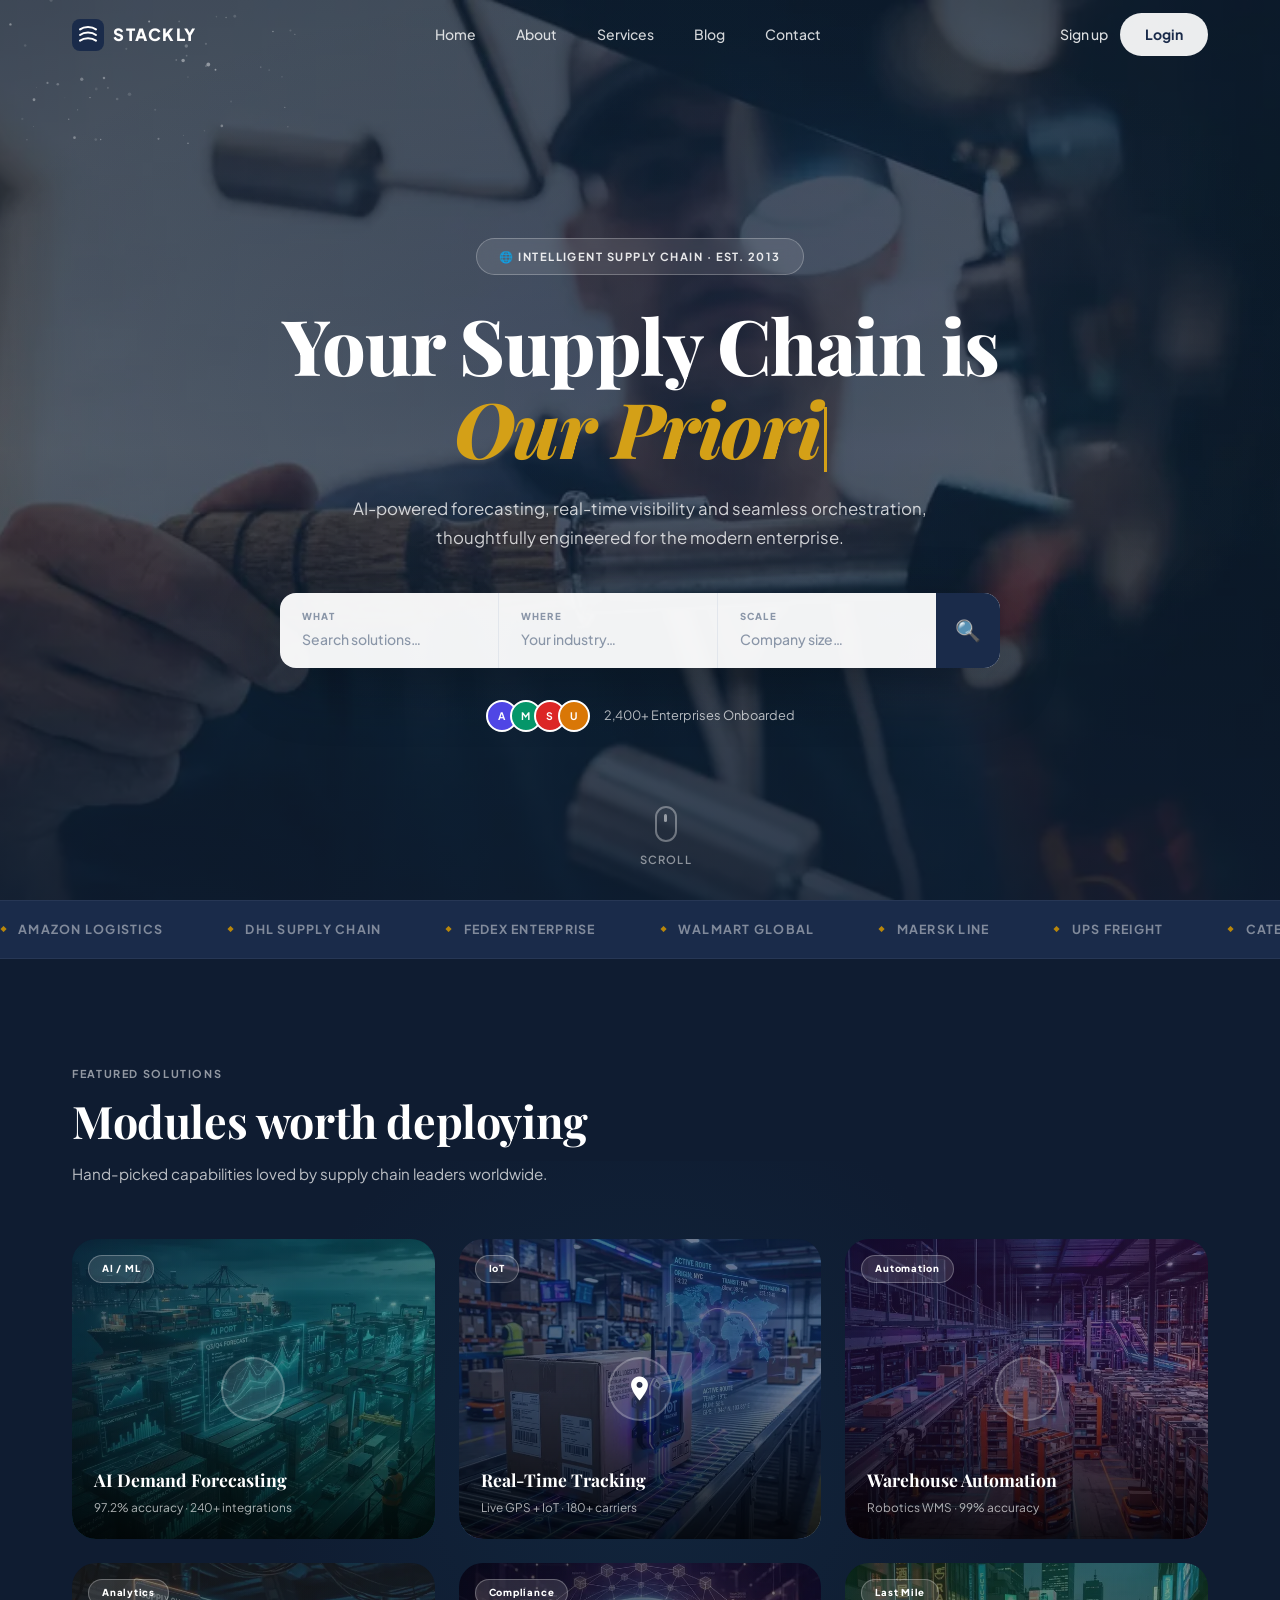
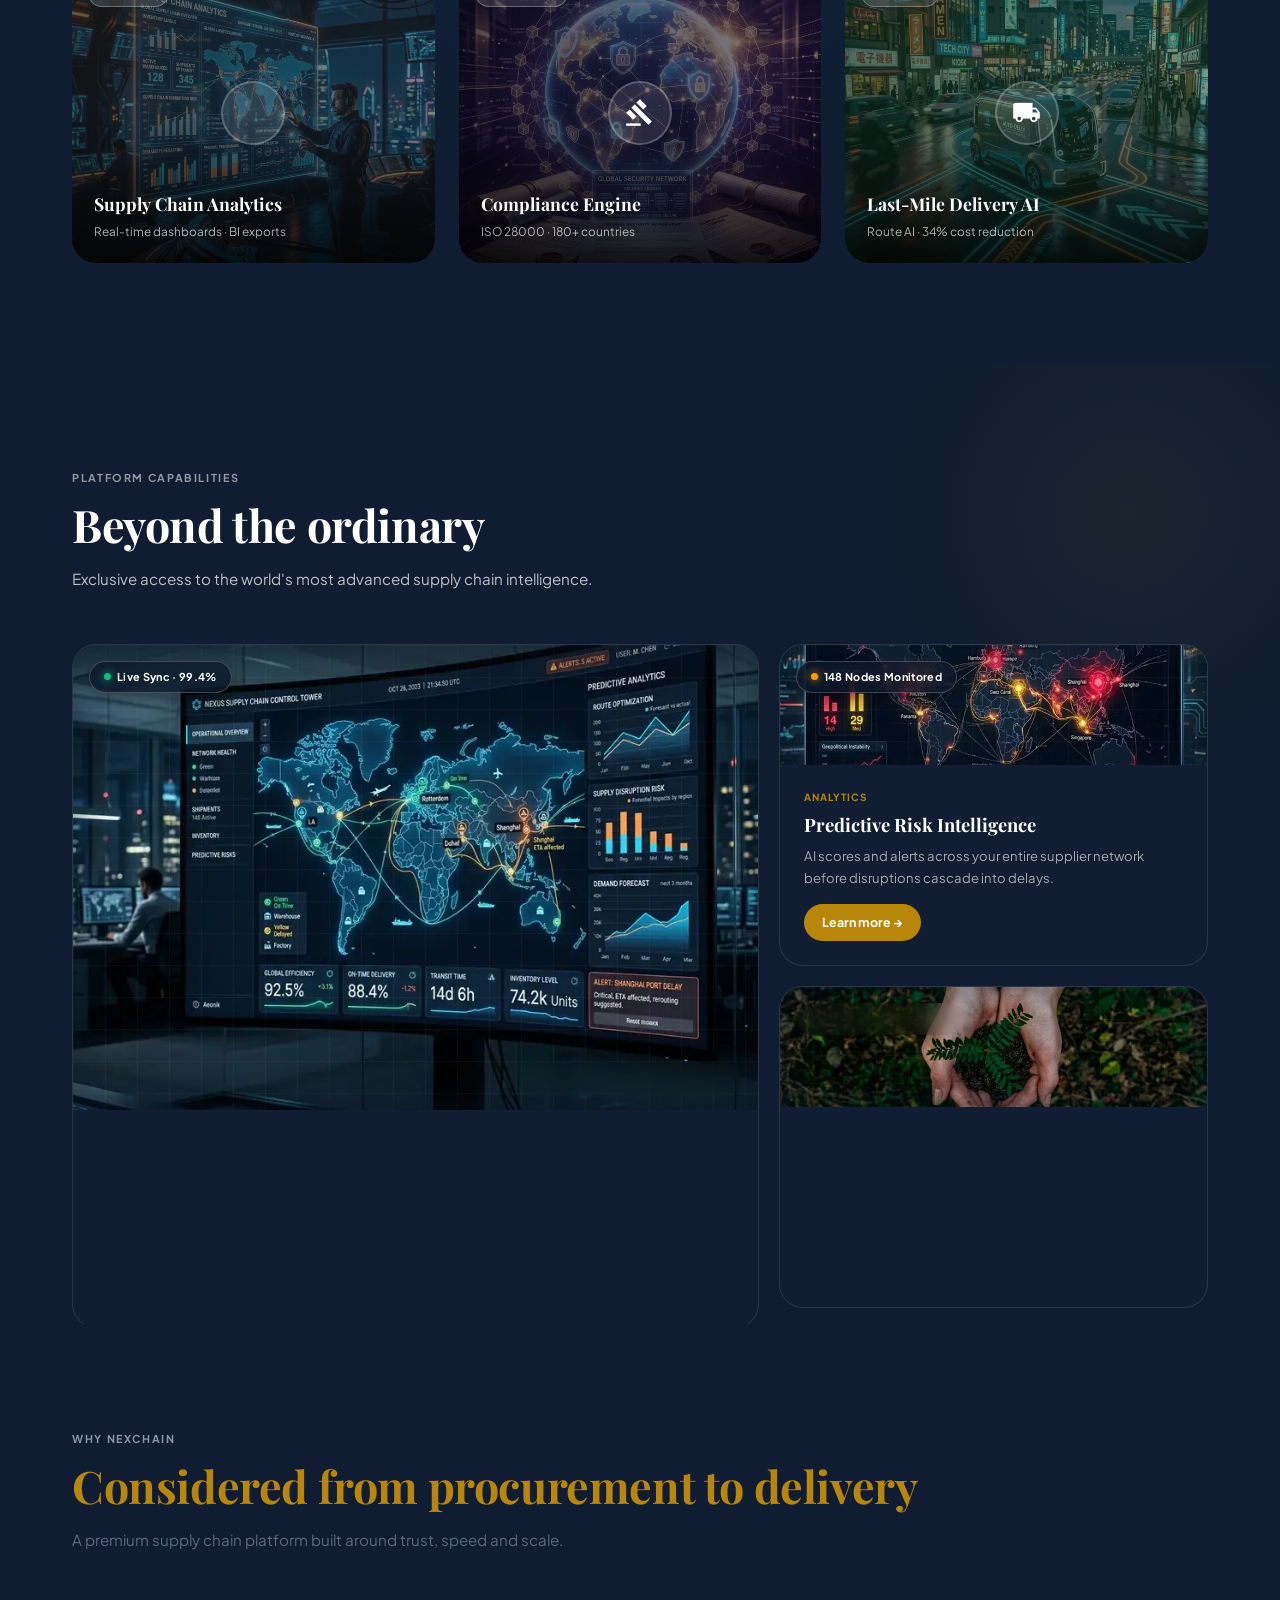
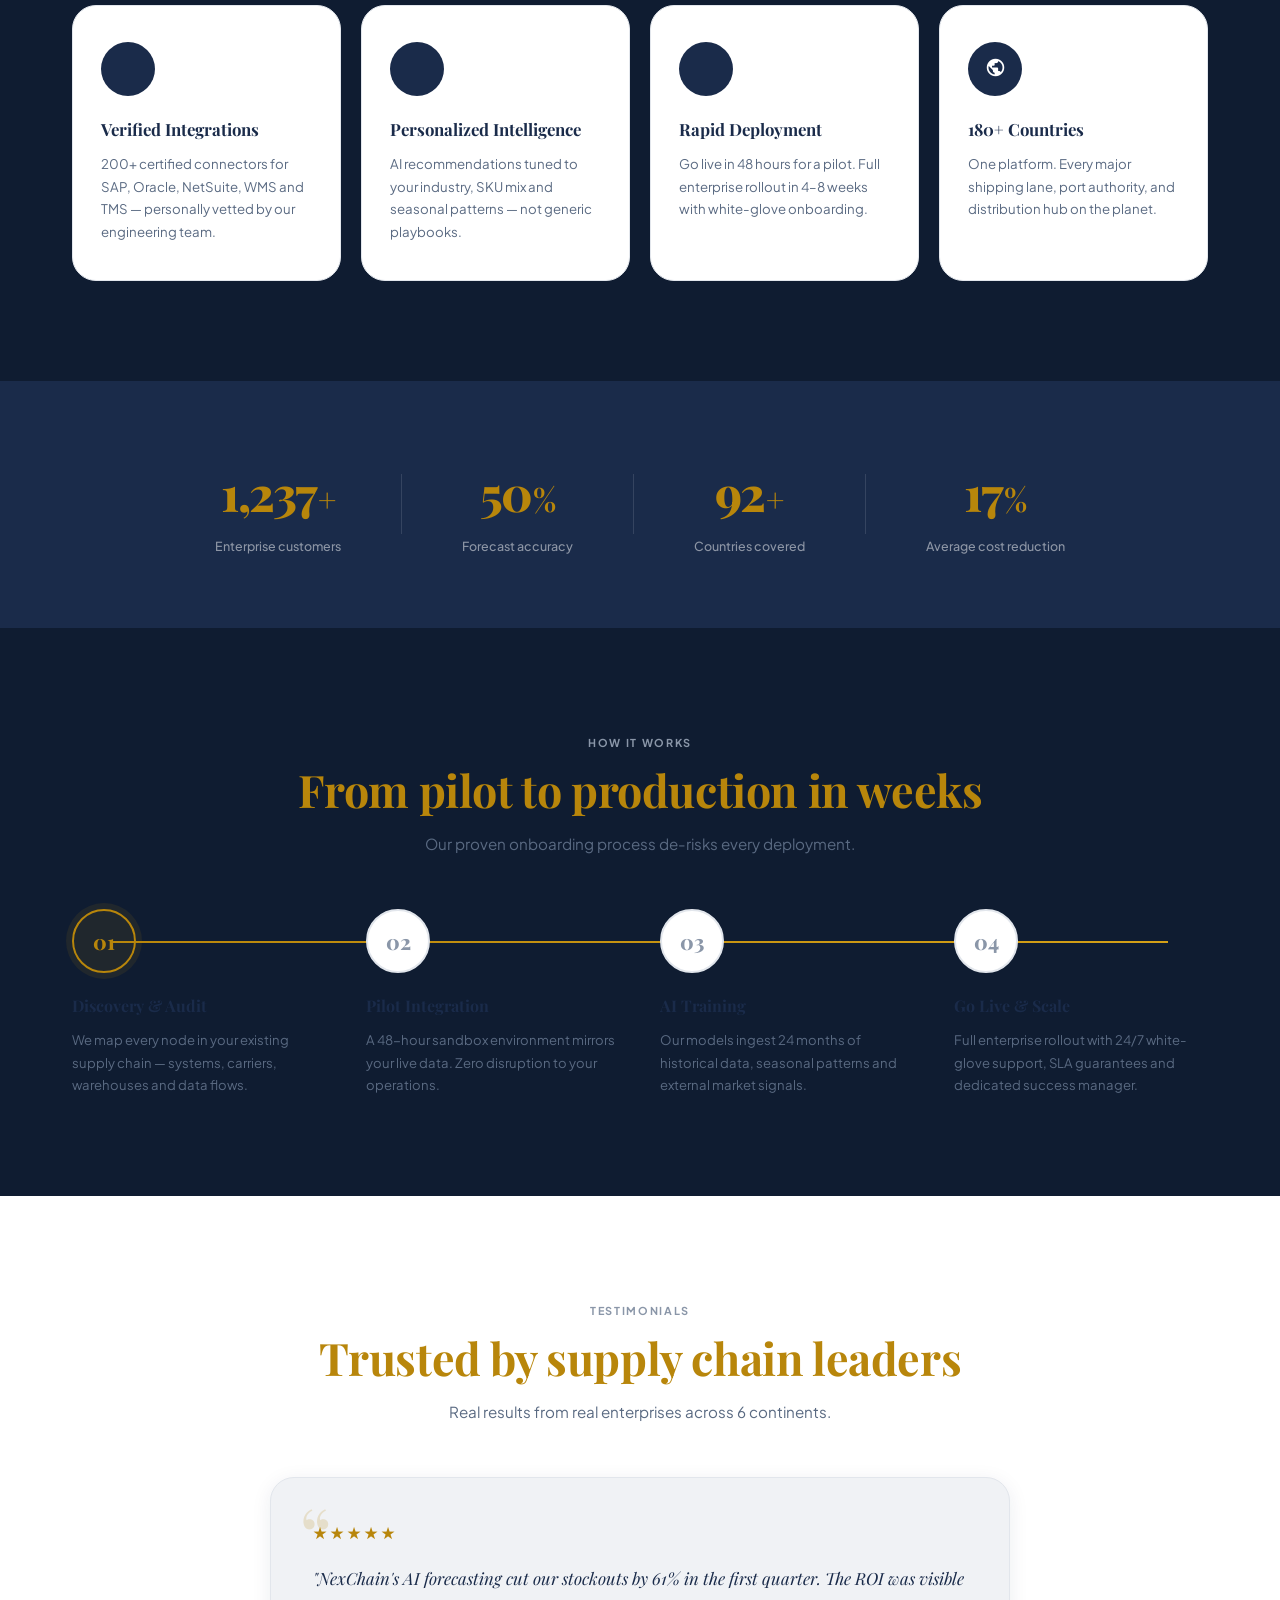
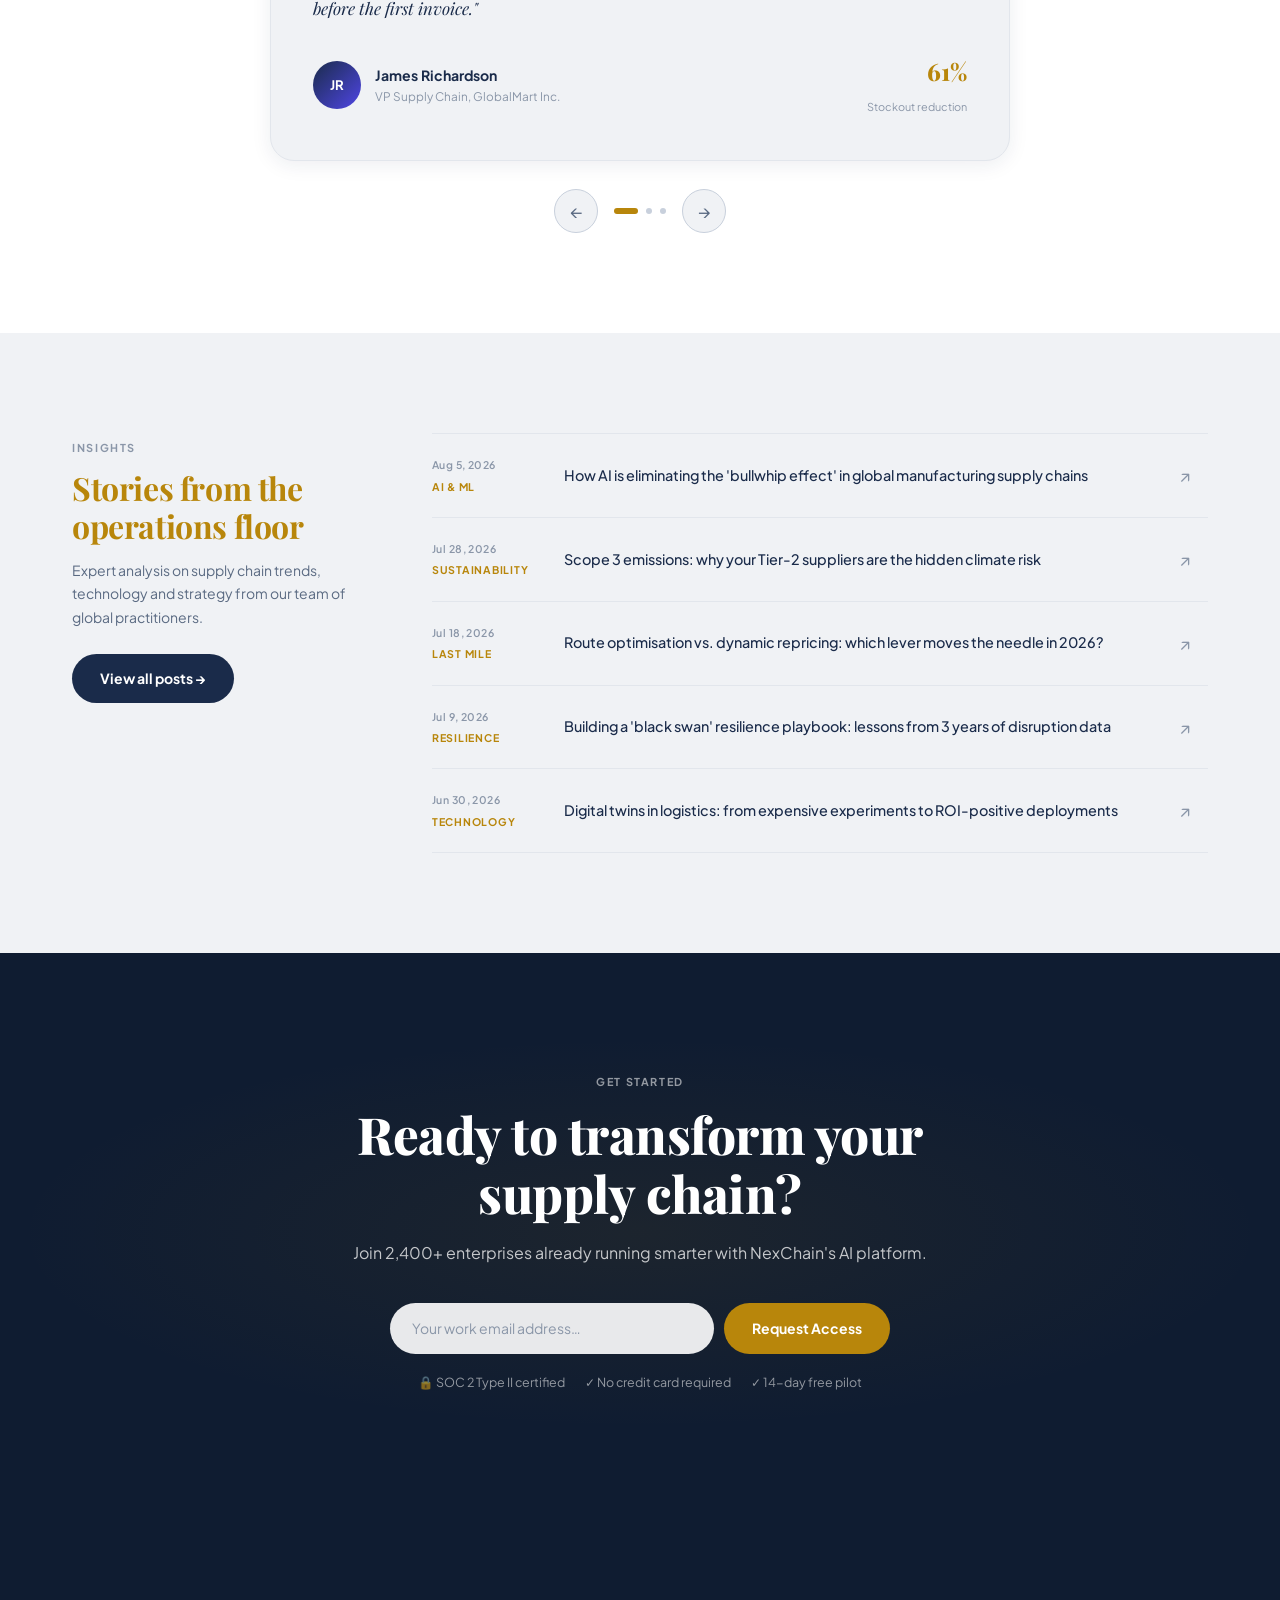
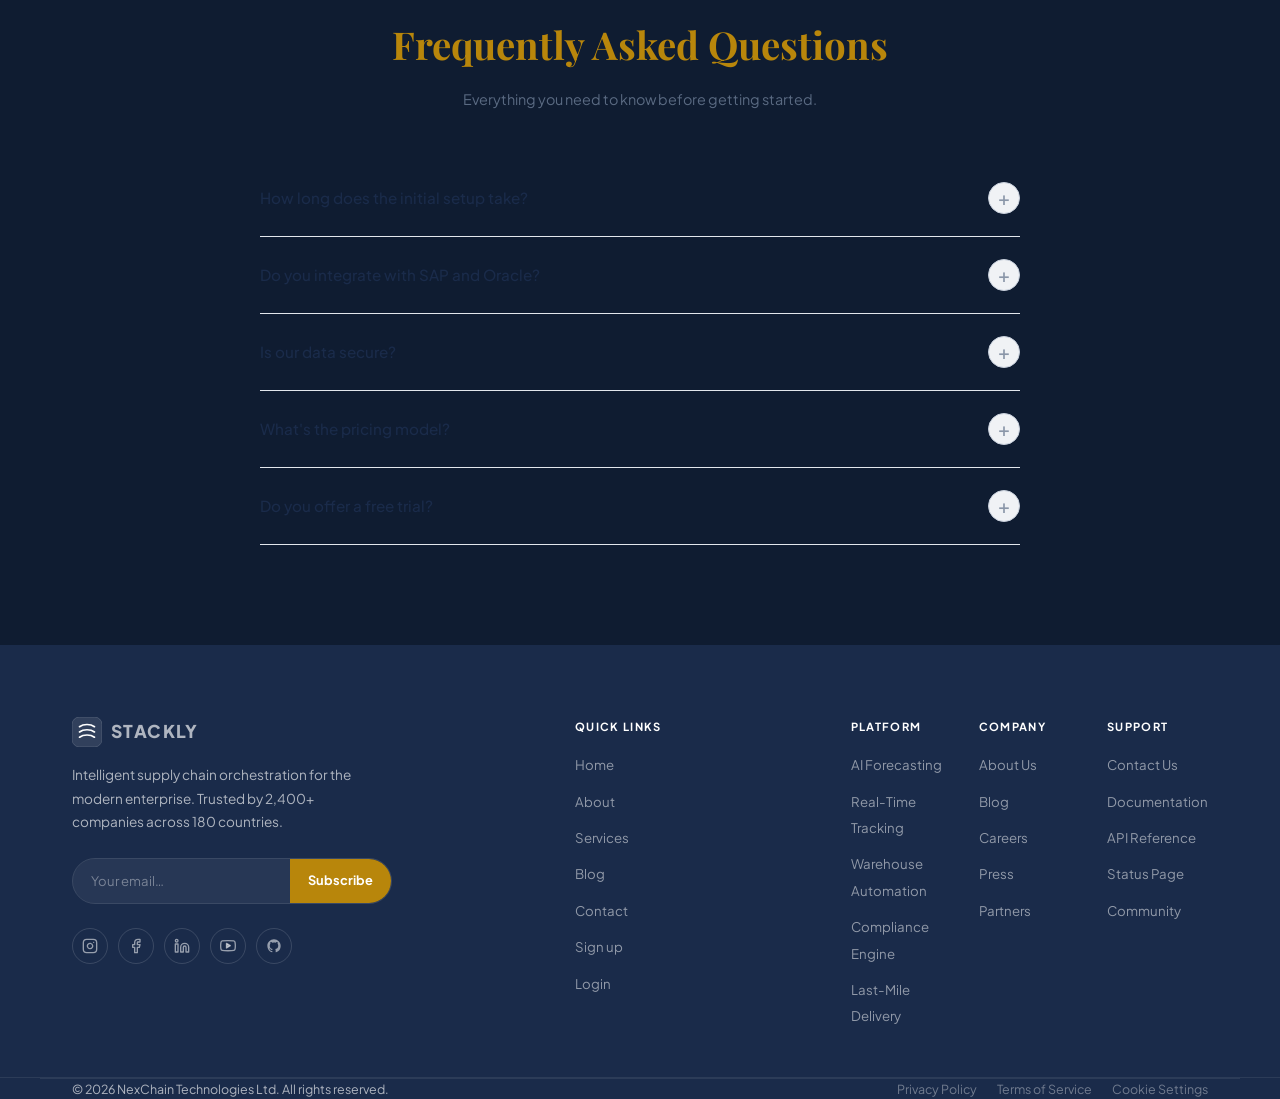
==== commit 7ccddac2: "fix: change Register to Sign up in footer and update login/register hrefs" ====
--- a/index.html
+++ b/index.html
@@ -779,8 +779,8 @@
         <li><a href="services.html">Services</a></li>
         <li><a href="blog.html">Blog</a></li>
         <li><a href="contact.html">Contact</a></li>
-        <li><a href="contact.html">Register</a></li>
-        <li><a href="contact.html">Login</a></li>
+        <li><a href="register.html">Sign up</a></li>
+        <li><a href="login.html">Login</a></li>
       </ul>
     </div>
     <div class="footer-links">
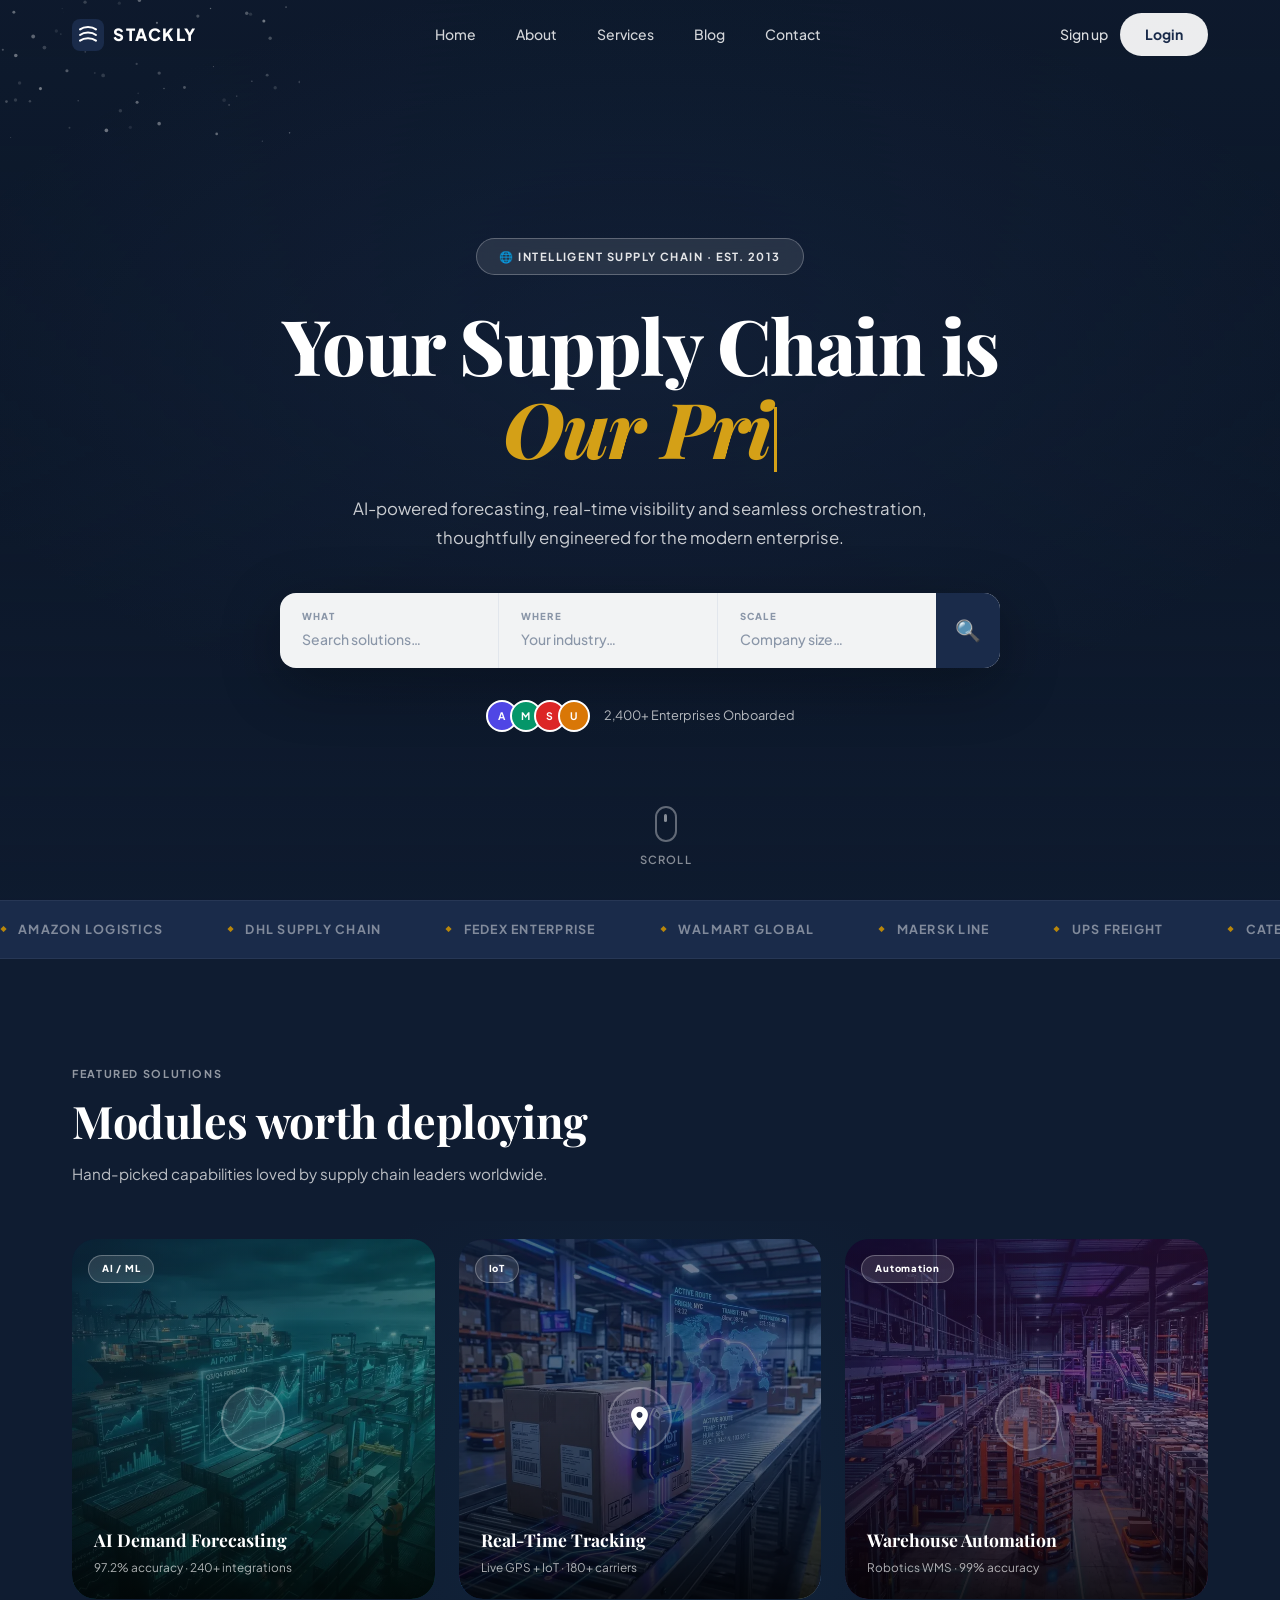
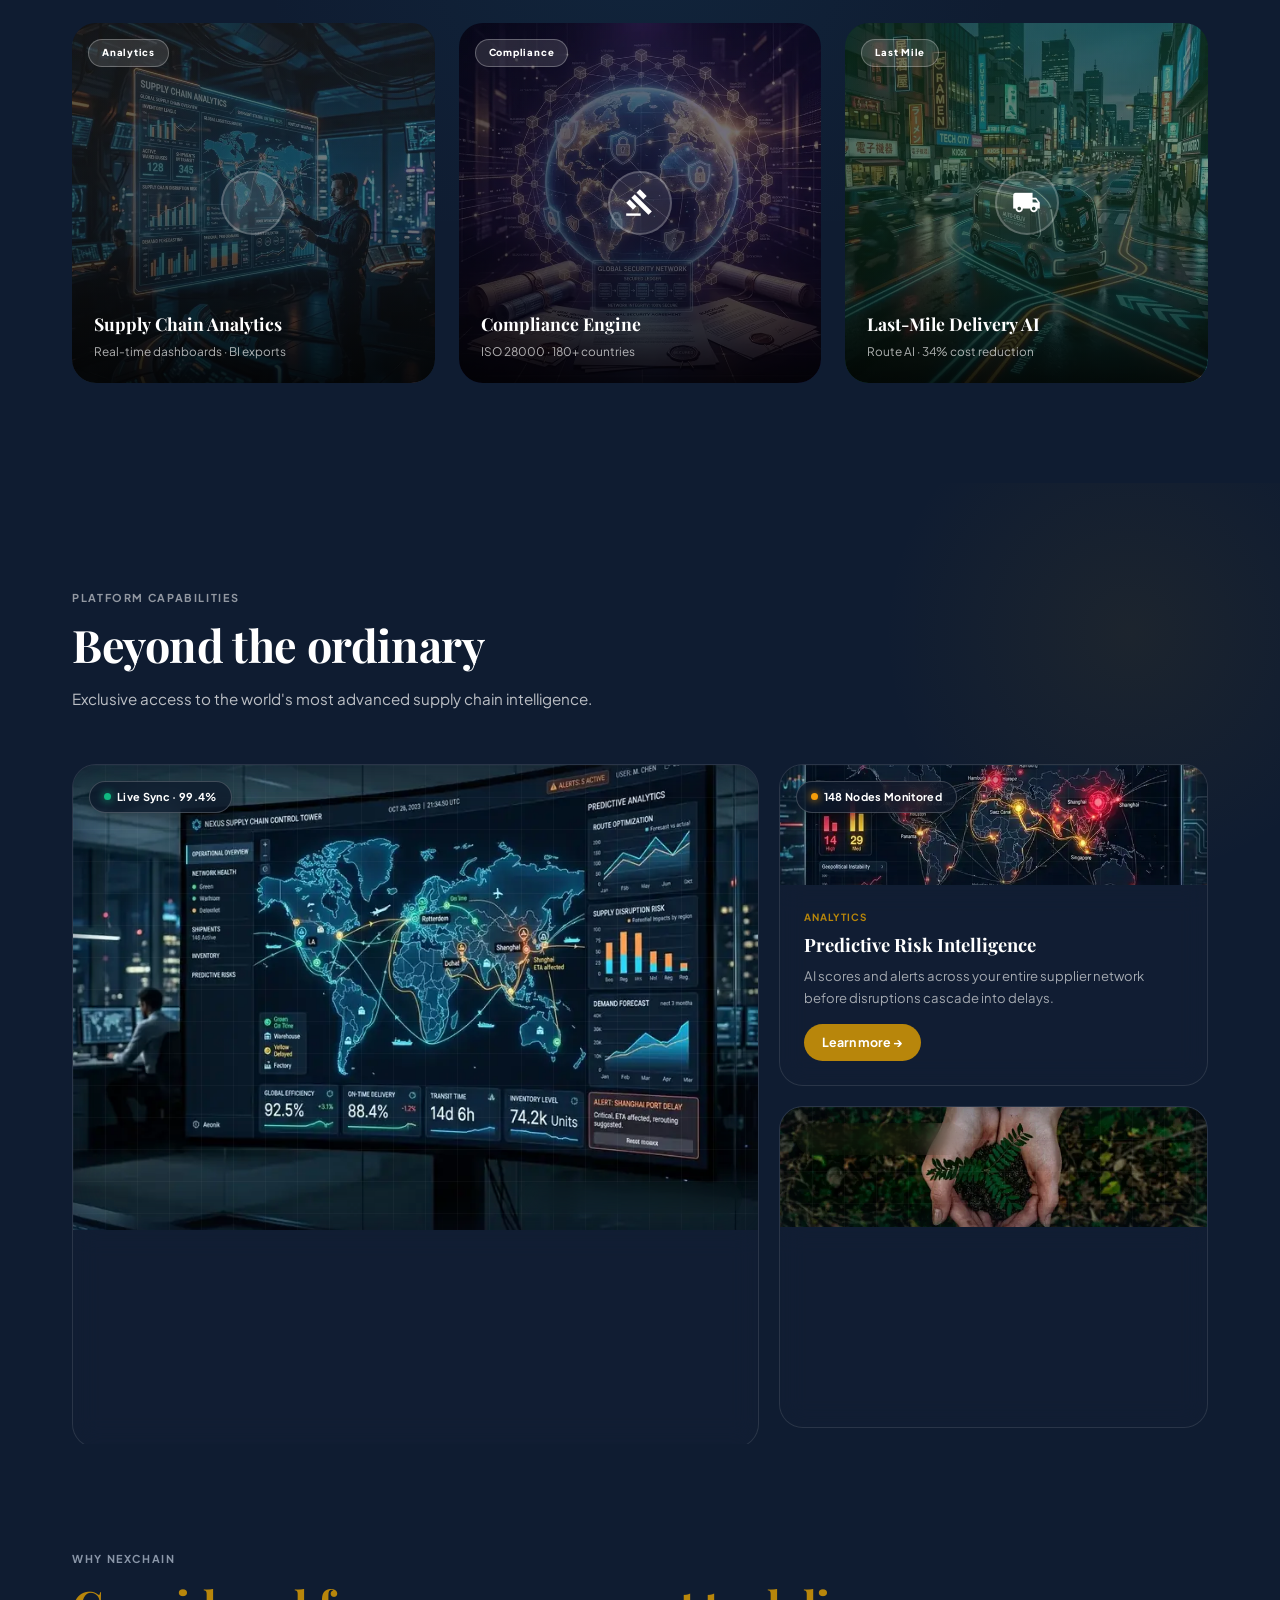
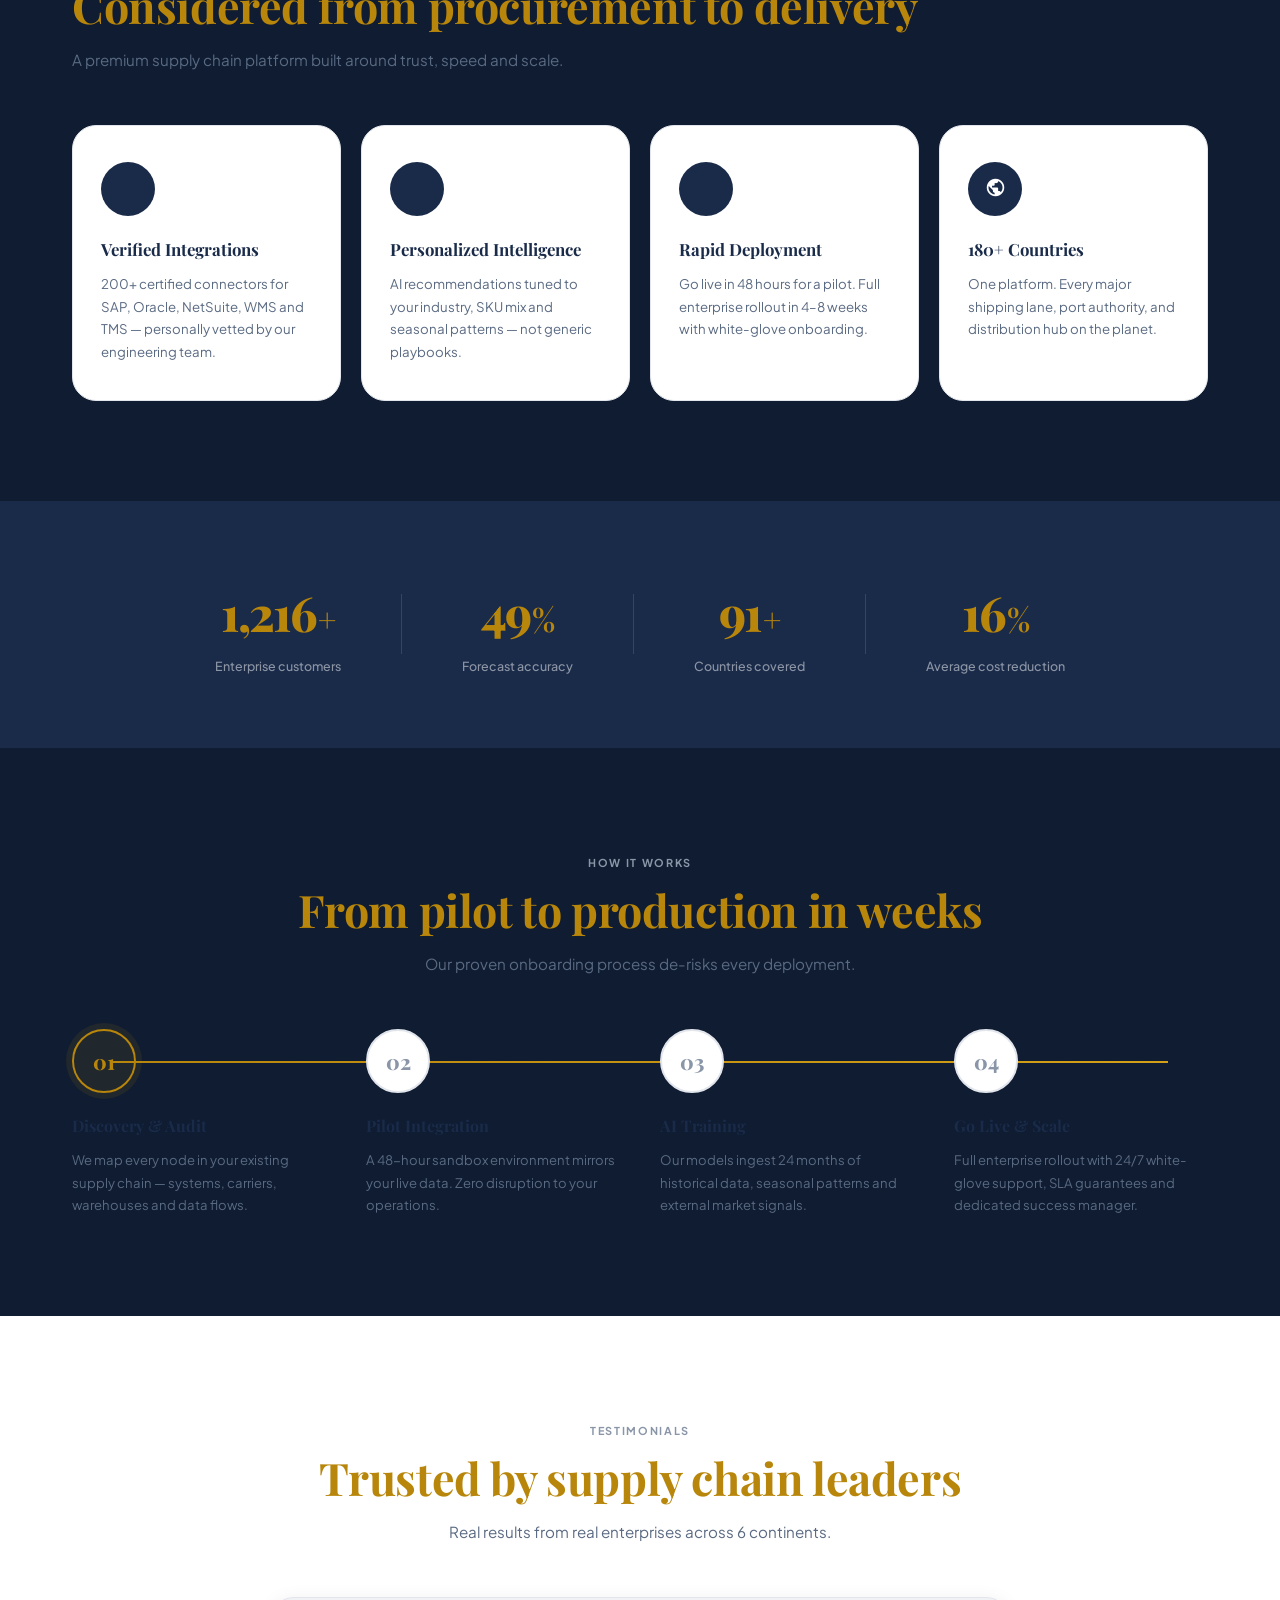
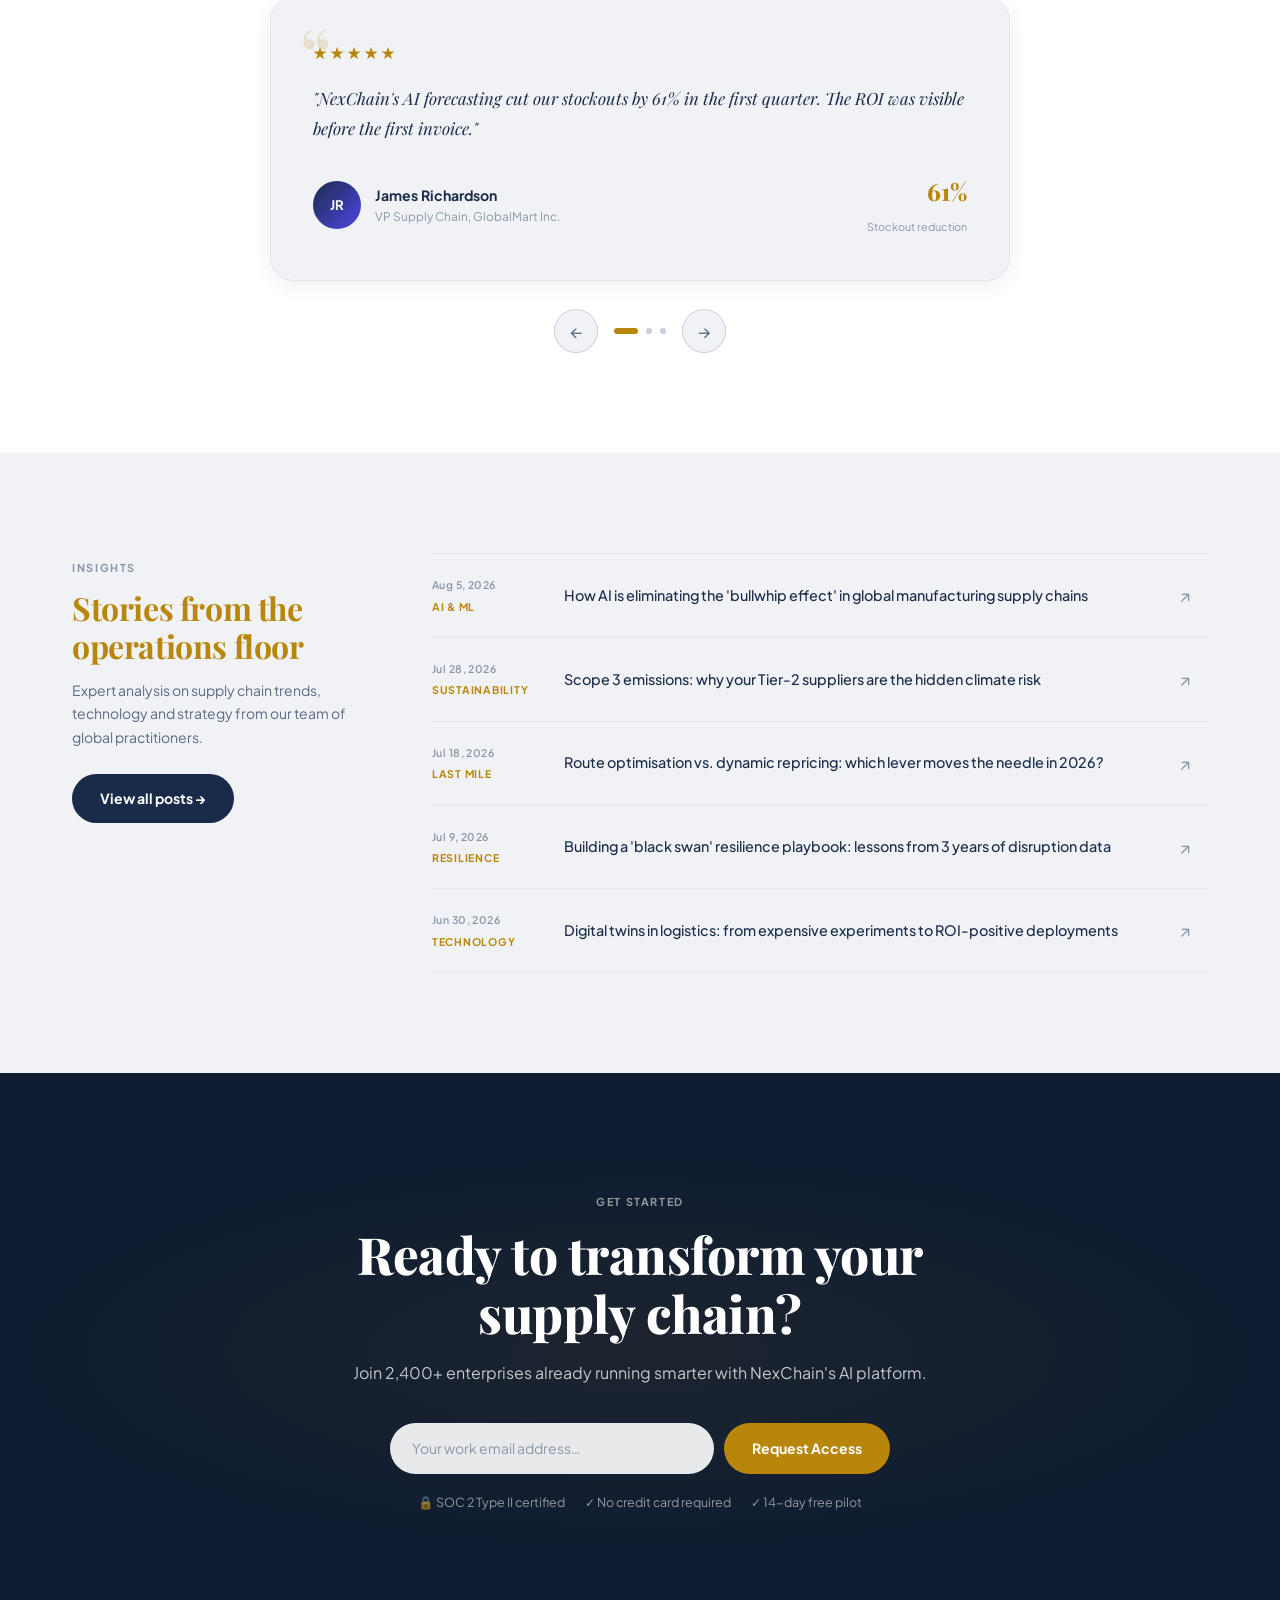
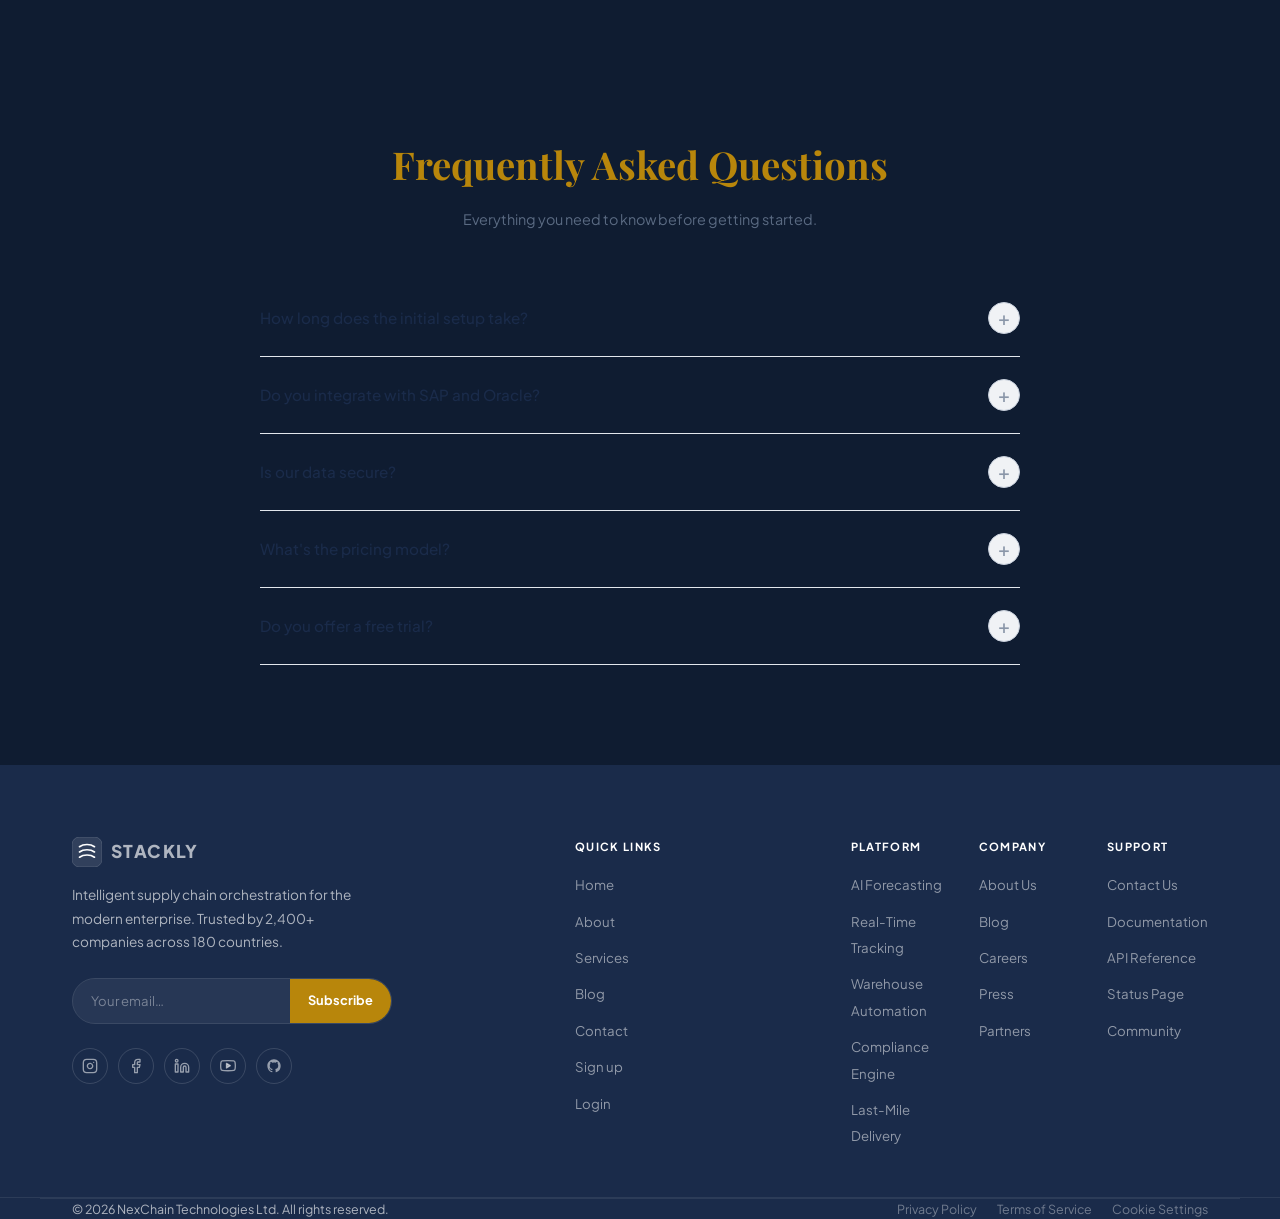
==== commit 8080c244: "feat: add attractive youtube video background to home page hero section" ====
--- a/index.html
+++ b/index.html
@@ -60,7 +60,12 @@
 ═══════════════════════════════════════ -->
 <section class="hero" id="home">
   <!-- Background WebP hero image -->
-  <img class="hero-video" src="images/hero_poster.webp?v=2" alt="Supply Chain Hero" style="object-fit:cover;width:100%;height:100%;position:absolute;inset:0;"/>
+    <div class="hero-video" style="position: absolute; inset: 0; width: 100%; height: 100%; overflow: hidden; z-index: 0; background: #0b121e;">
+    <iframe src="https://www.youtube.com/embed/6mSOys3P0z0?autoplay=1&mute=1&controls=0&loop=1&playlist=6mSOys3P0z0&showinfo=0&rel=0&iv_load_policy=3&modestbranding=1" 
+      style="width: 100vw; height: 56.25vw; min-height: 100vh; min-width: 177.77vh; position: absolute; top: 50%; left: 50%; transform: translate(-50%, -50%); border: none; pointer-events: none;" 
+      allow="autoplay; encrypted-media" tabindex="-1">
+    </iframe>
+  </div>
   <!-- Gradient overlay -->
   <div class="hero-gradient"></div>
   <!-- Particle canvas -->
--- a/css/home.css
+++ b/css/home.css
@@ -209,7 +209,7 @@
 
 /* Flip card container */
 .flip-card {
-  height: 300px;
+  height: 360px;
   perspective: 1200px;
   cursor: pointer;
 }
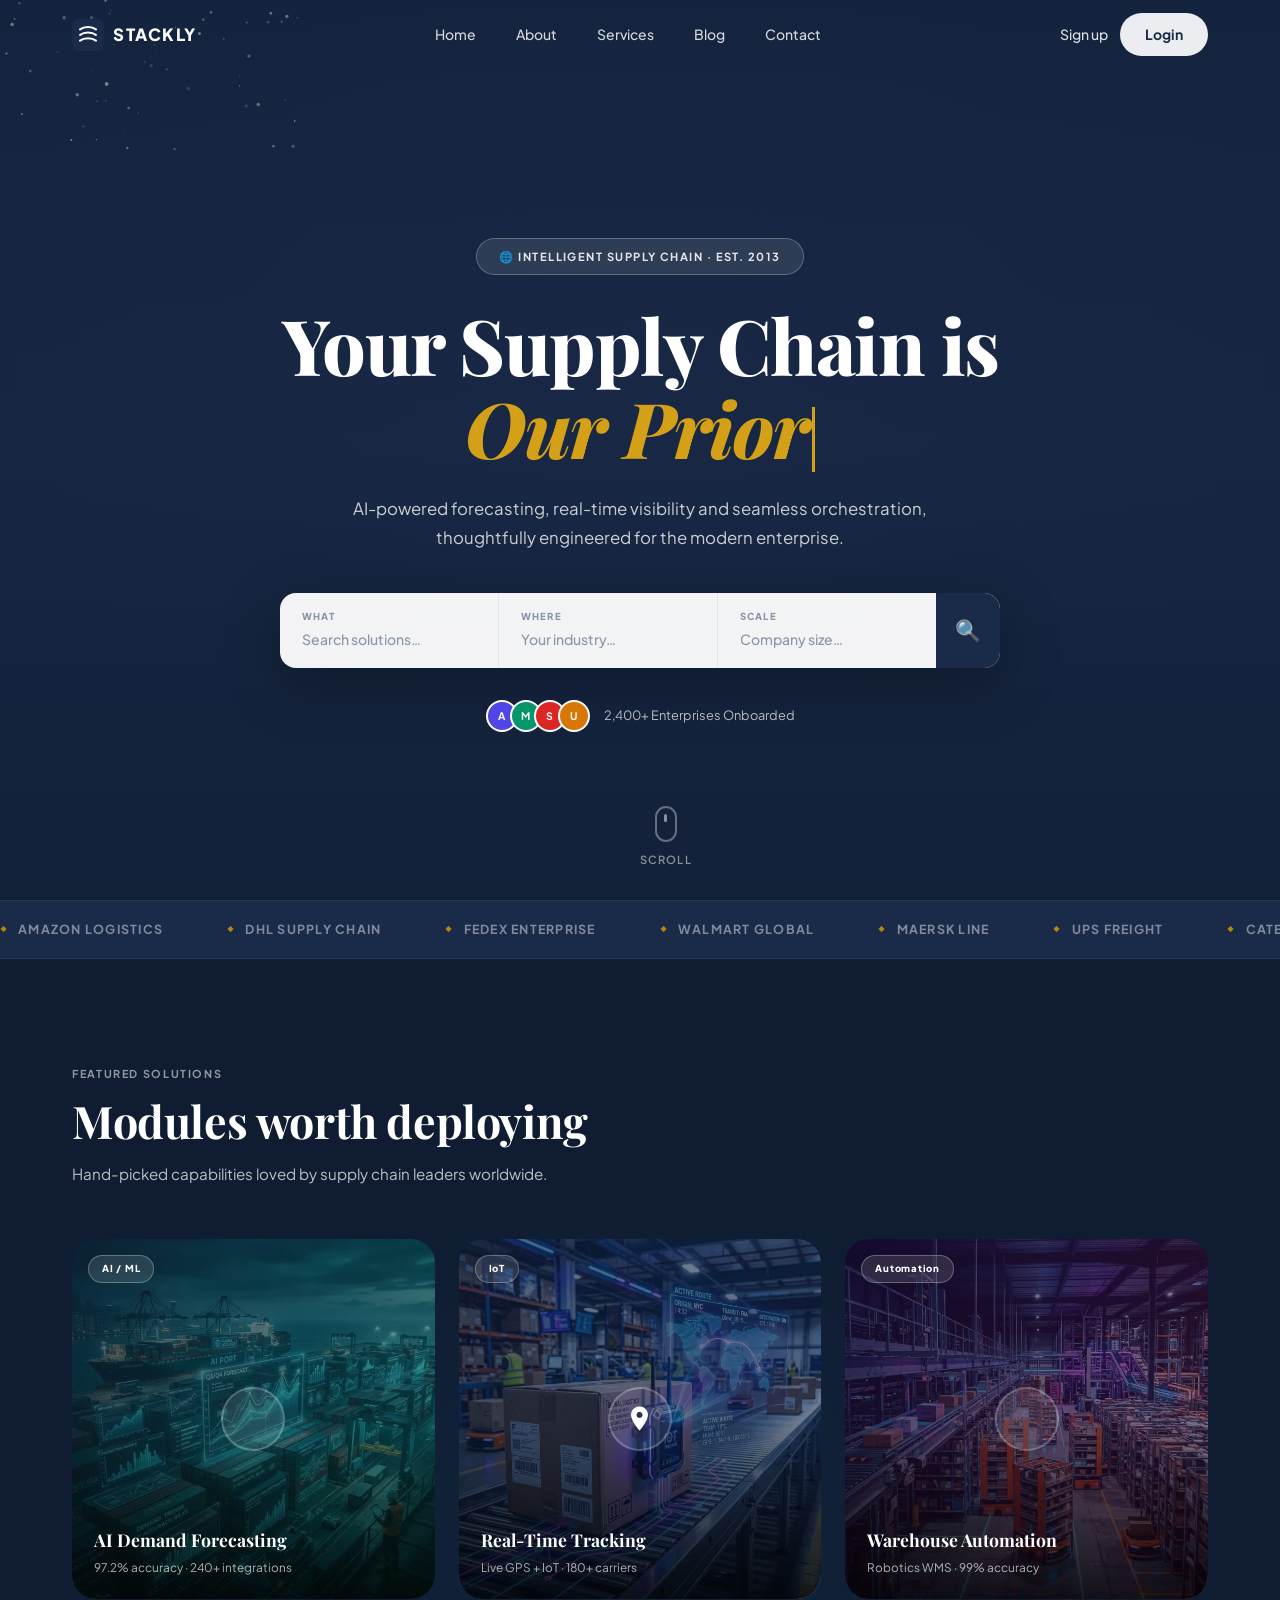
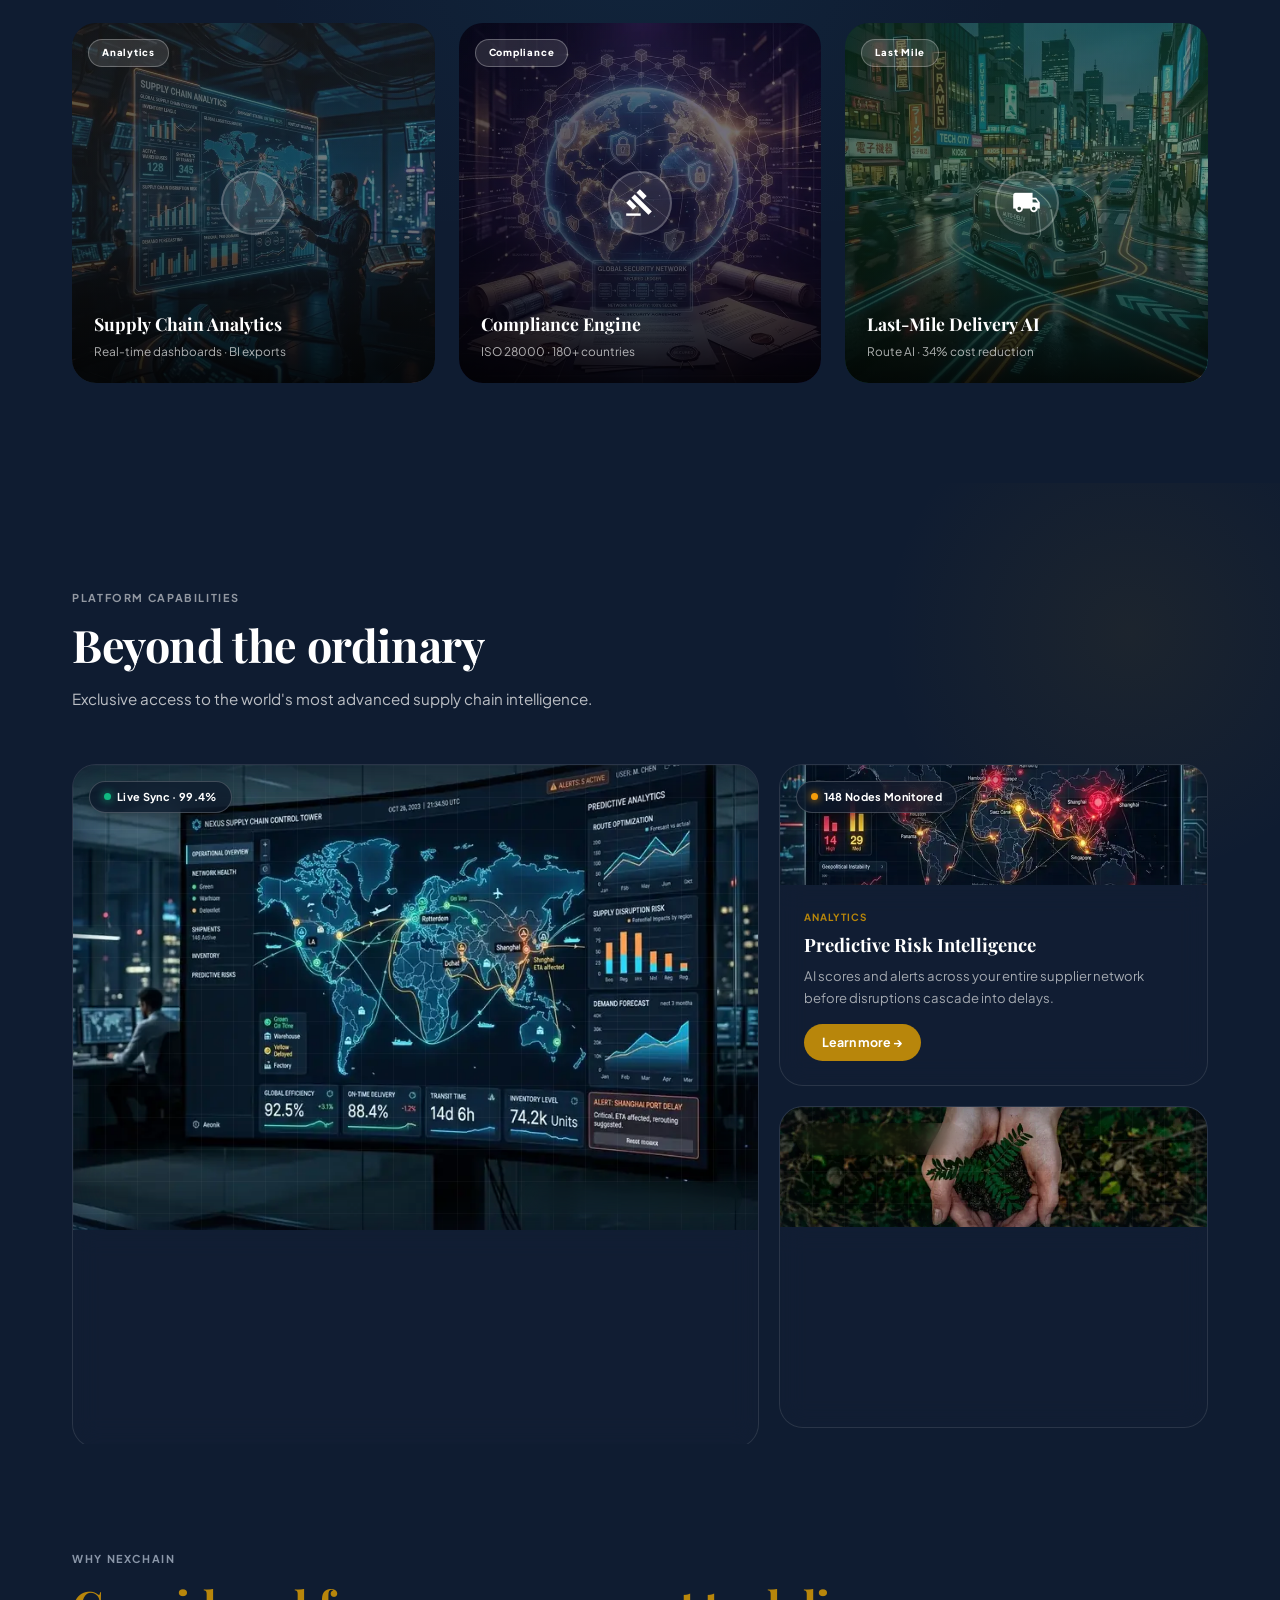
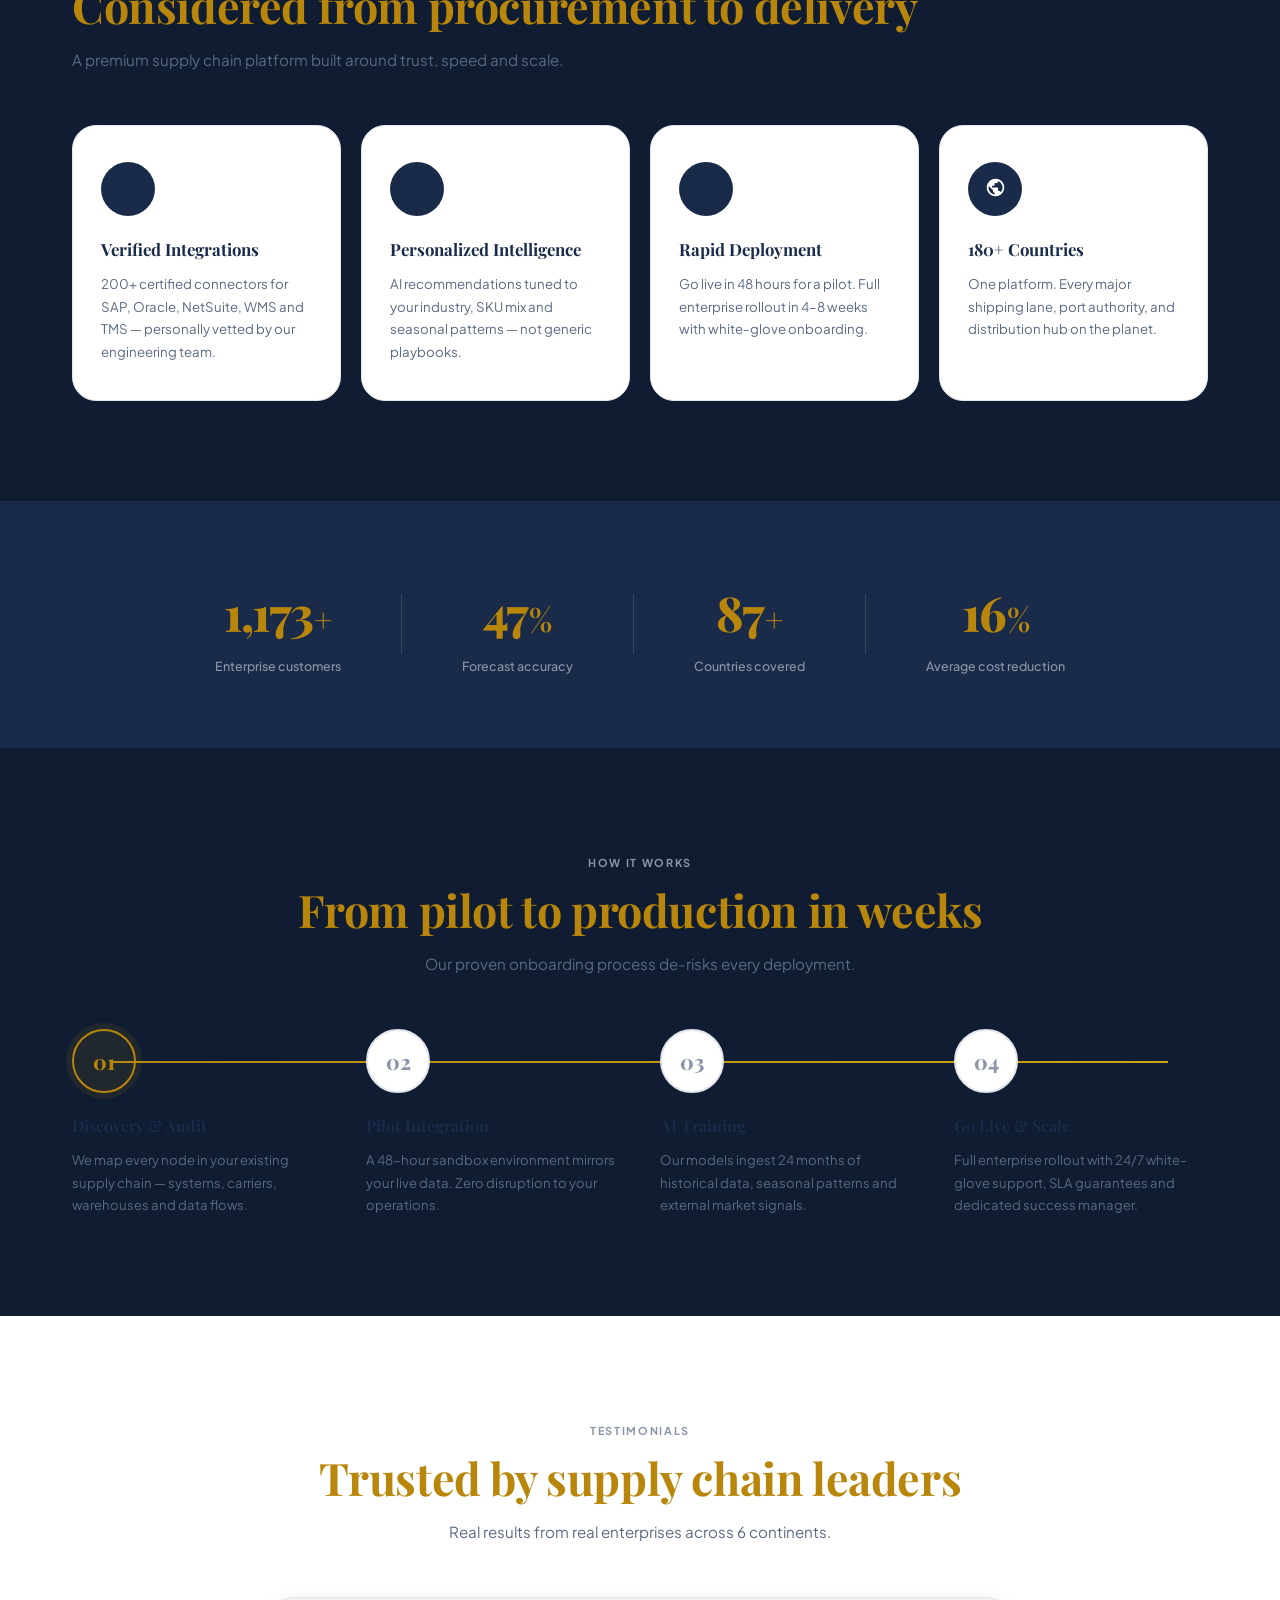
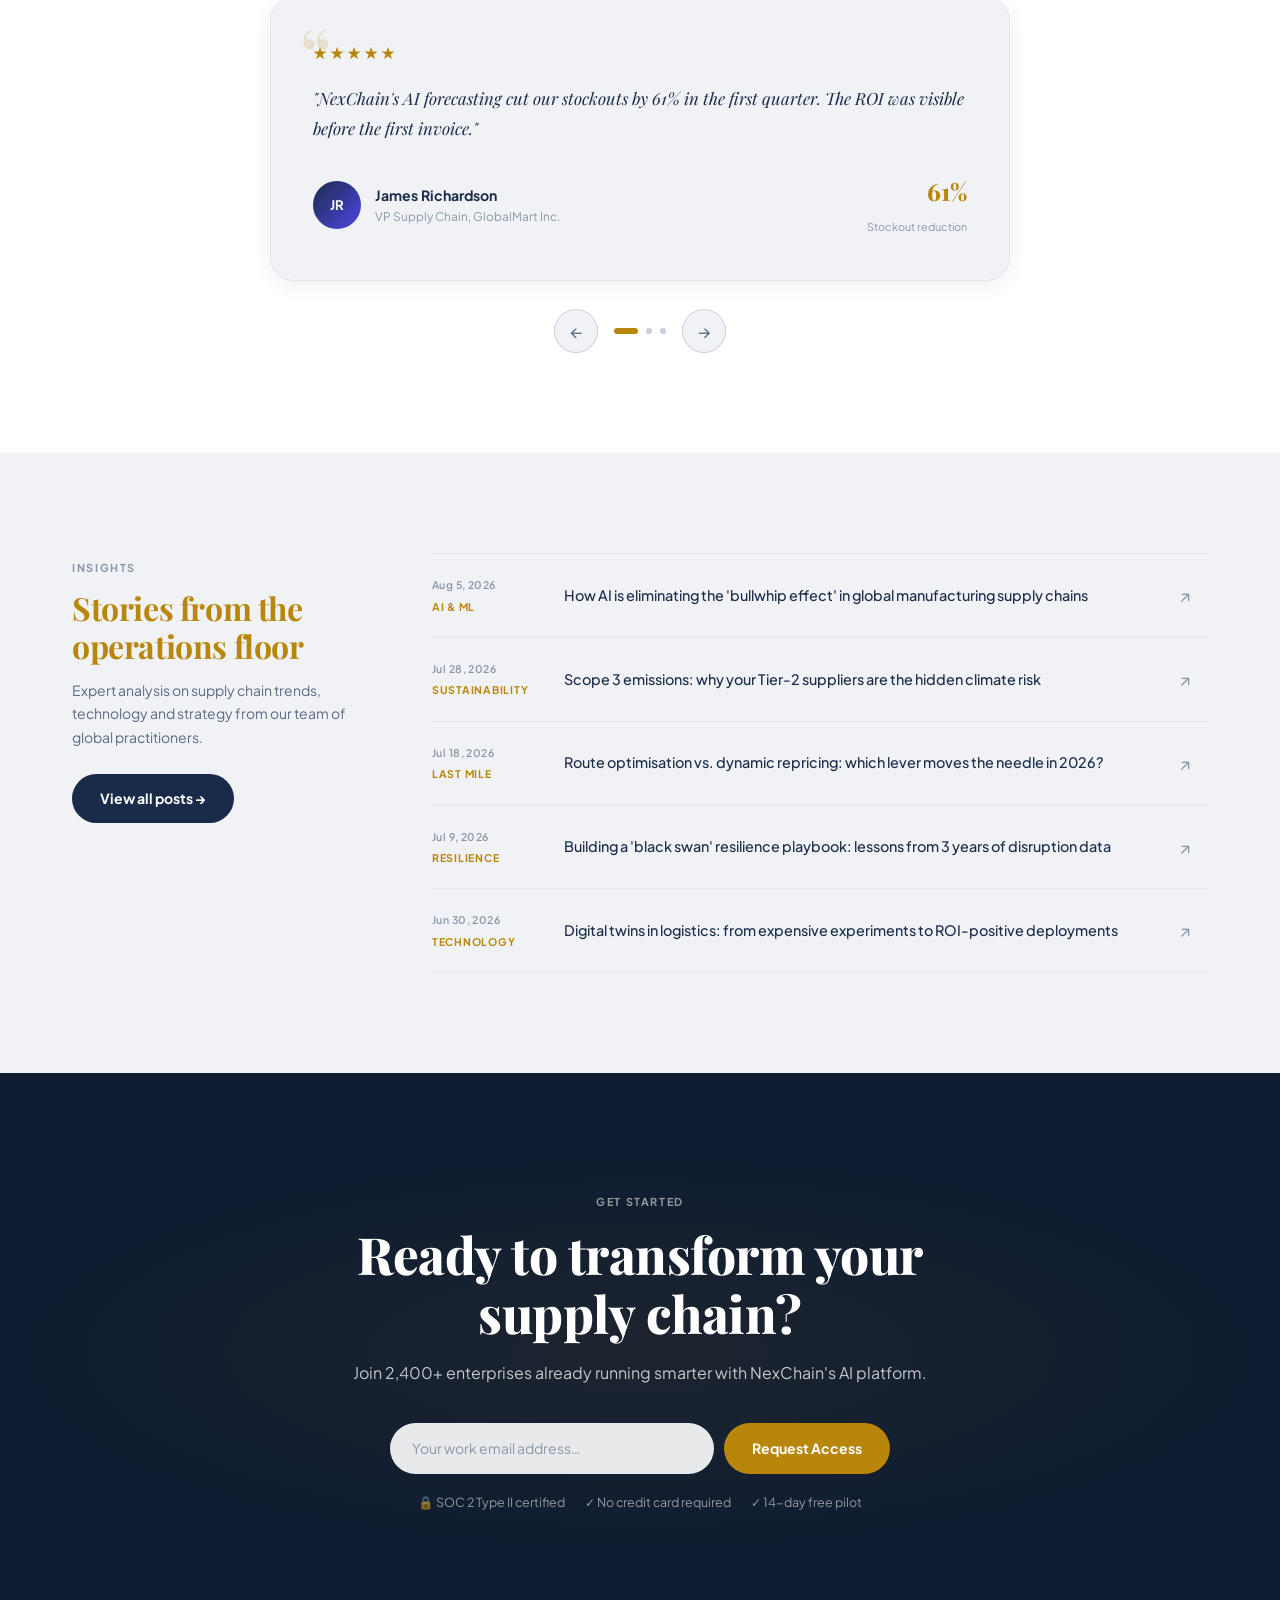
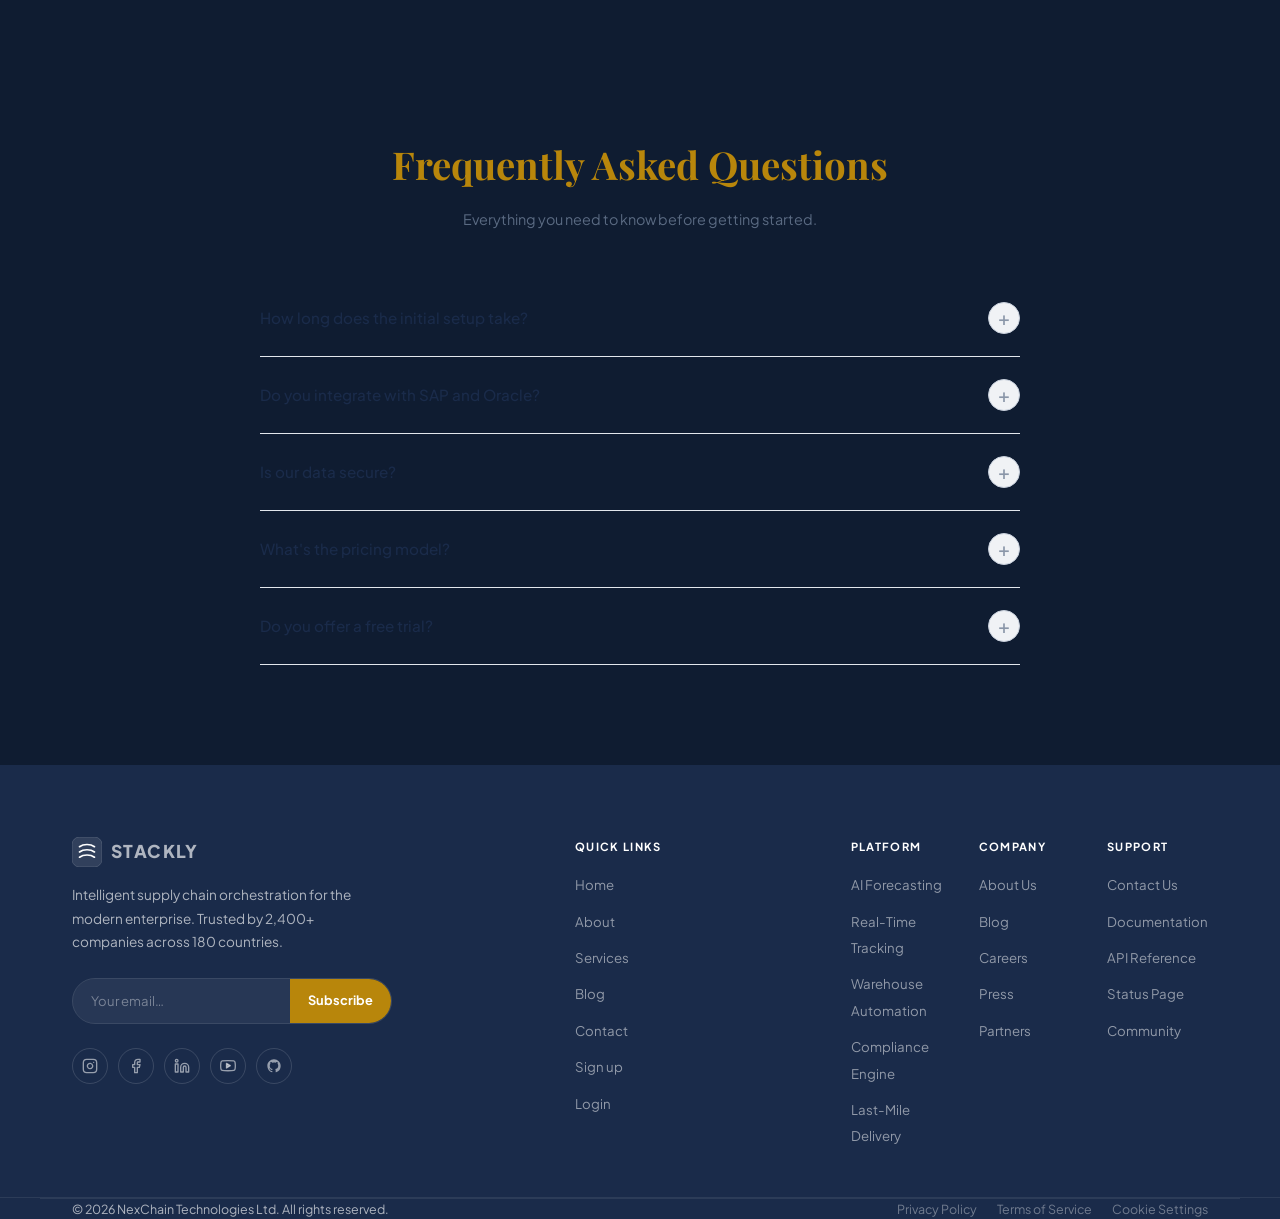
==== commit 1b45c3d2: "feat: replace youtube hero background with attractive animated image crossfade slideshow" ====
--- a/index.html
+++ b/index.html
@@ -60,11 +60,10 @@
 ═══════════════════════════════════════ -->
 <section class="hero" id="home">
   <!-- Background WebP hero image -->
-    <div class="hero-video" style="position: absolute; inset: 0; width: 100%; height: 100%; overflow: hidden; z-index: 0; background: #0b121e;">
-    <iframe src="https://www.youtube.com/embed/6mSOys3P0z0?autoplay=1&mute=1&controls=0&loop=1&playlist=6mSOys3P0z0&showinfo=0&rel=0&iv_load_policy=3&modestbranding=1" 
-      style="width: 100vw; height: 56.25vw; min-height: 100vh; min-width: 177.77vh; position: absolute; top: 50%; left: 50%; transform: translate(-50%, -50%); border: none; pointer-events: none;" 
-      allow="autoplay; encrypted-media" tabindex="-1">
-    </iframe>
+  <div class="hero-slideshow" style="position: absolute; inset: 0; width: 100%; height: 100%; overflow: hidden; z-index: 0;">
+    <div class="slide slide-1"></div>
+    <div class="slide slide-2"></div>
+    <div class="slide slide-3"></div>
   </div>
   <!-- Gradient overlay -->
   <div class="hero-gradient"></div>
--- a/css/home.css
+++ b/css/home.css
@@ -915,3 +915,39 @@
 
 
 
+
+/* Hero Crossfade Slideshow */
+.hero-slideshow {
+  background: var(--navy);
+}
+.hero-slideshow .slide {
+  position: absolute;
+  inset: 0;
+  width: 100%;
+  height: 100%;
+  background-size: cover;
+  background-position: center;
+  opacity: 0;
+  animation: heroCrossfade 18s infinite;
+  transform: scale(1.05);
+}
+.hero-slideshow .slide-1 {
+  background-image: url('../images/hero_poster.webp?v=2');
+  animation-delay: 0s;
+}
+.hero-slideshow .slide-2 {
+  background-image: url('../images/control_tower.webp?v=2');
+  animation-delay: 6s;
+}
+.hero-slideshow .slide-3 {
+  background-image: url('../images/world_map.webp?v=2');
+  animation-delay: 12s;
+}
+
+@keyframes heroCrossfade {
+  0% { opacity: 0; transform: scale(1.05); }
+  10% { opacity: 1; transform: scale(1.0); }
+  33% { opacity: 1; transform: scale(1.0); }
+  43% { opacity: 0; transform: scale(1.05); }
+  100% { opacity: 0; transform: scale(1.05); }
+}
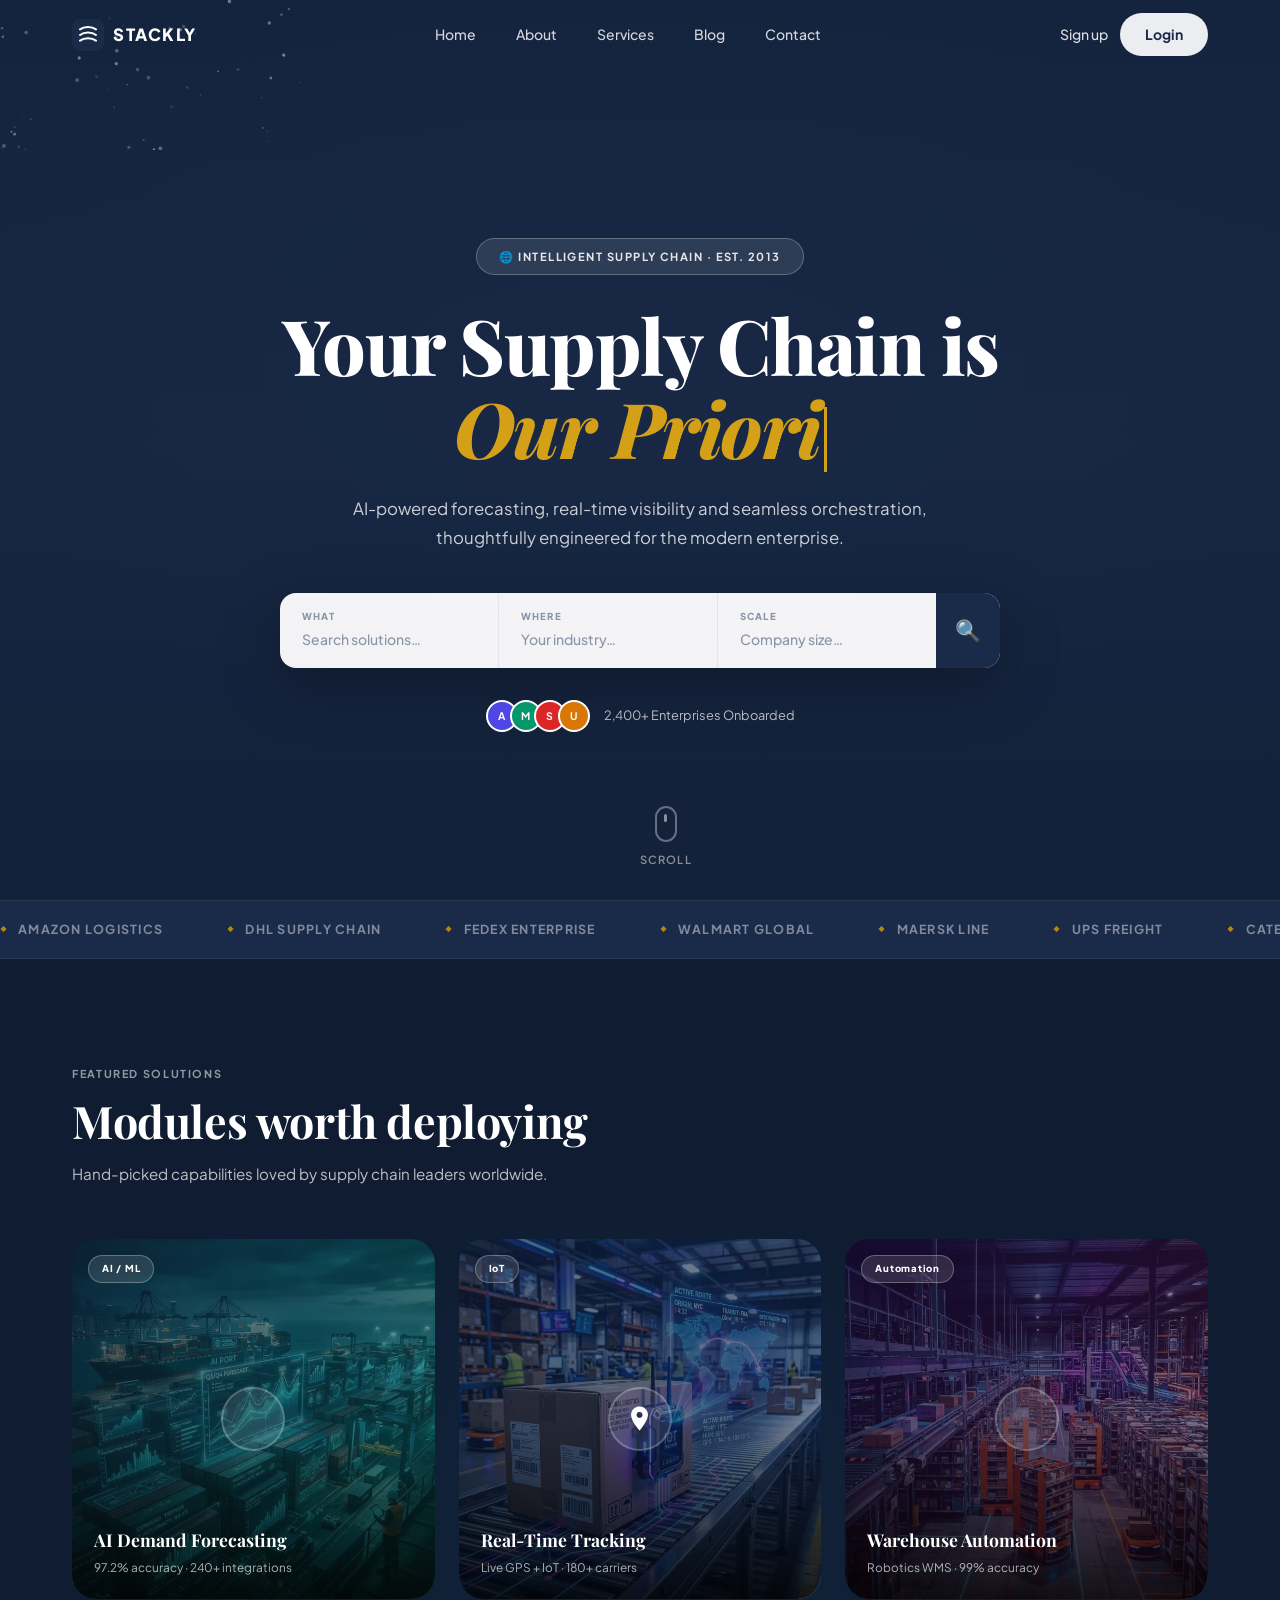
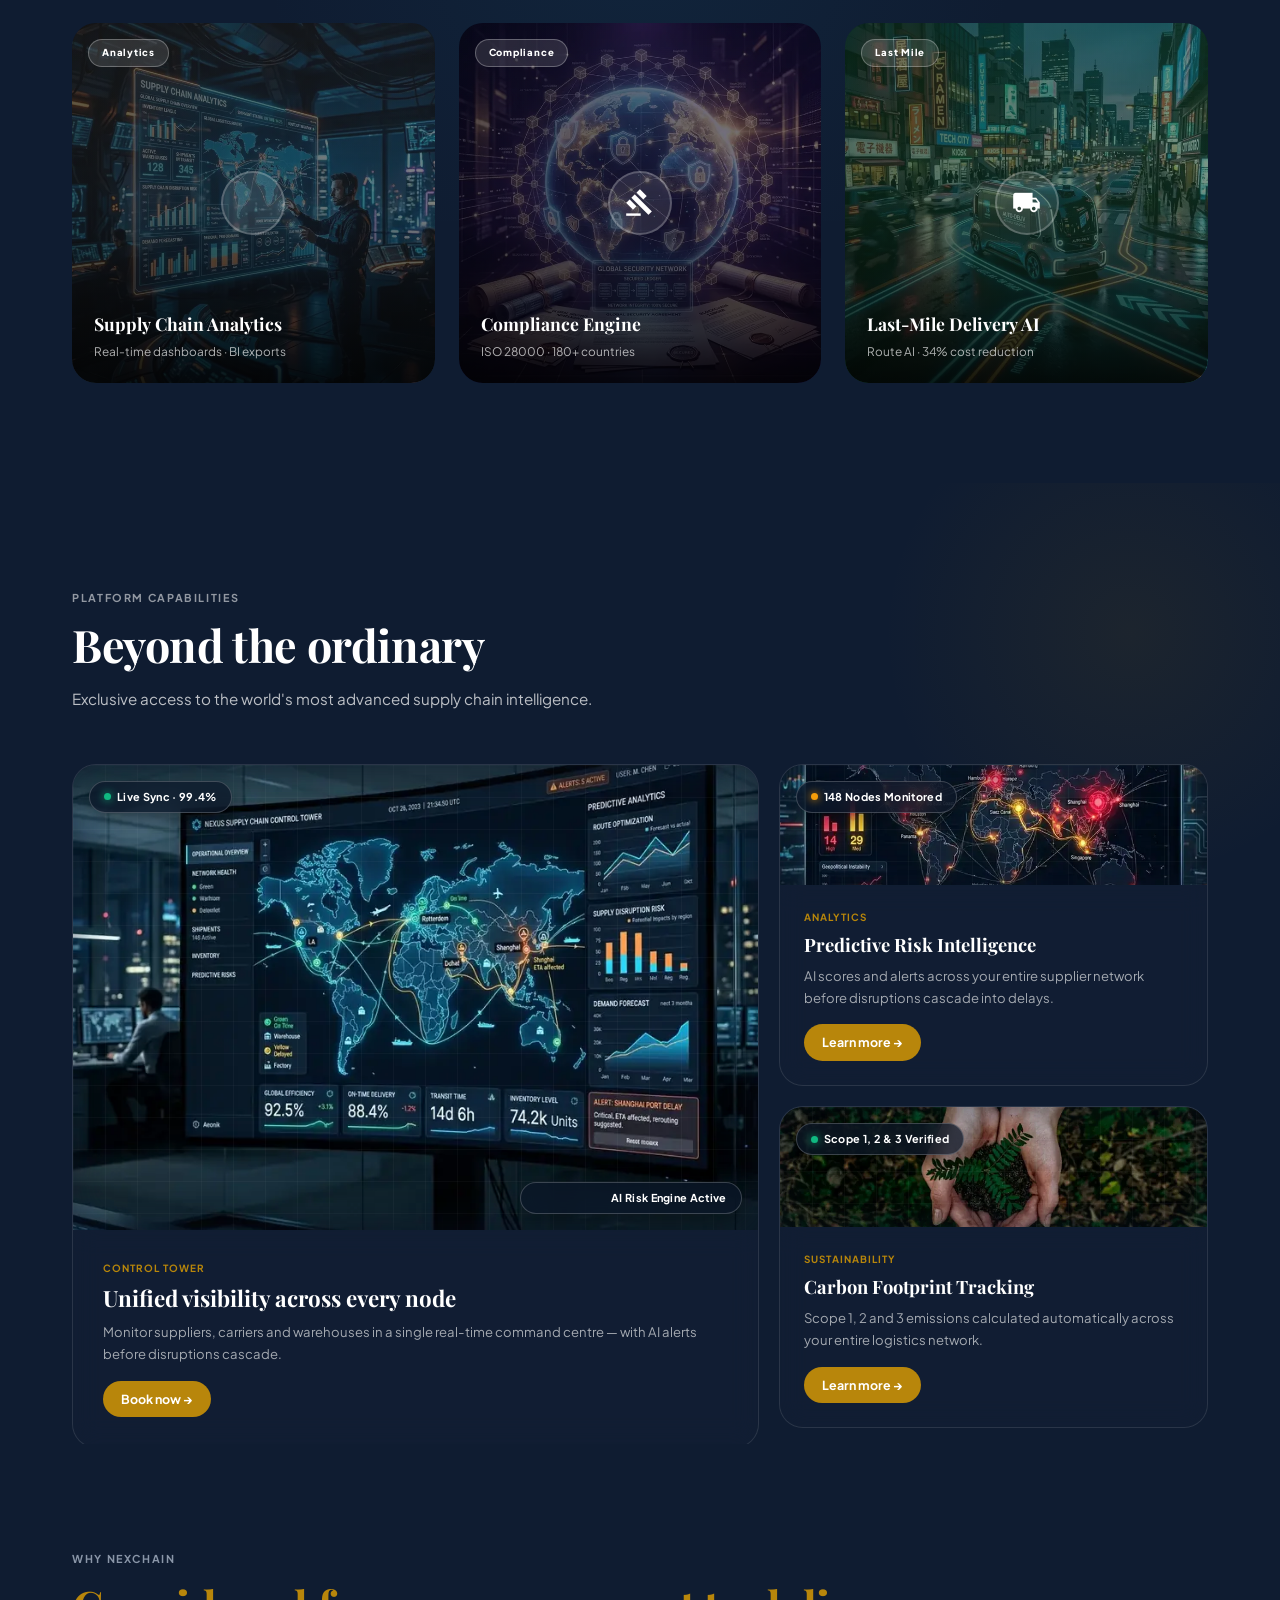
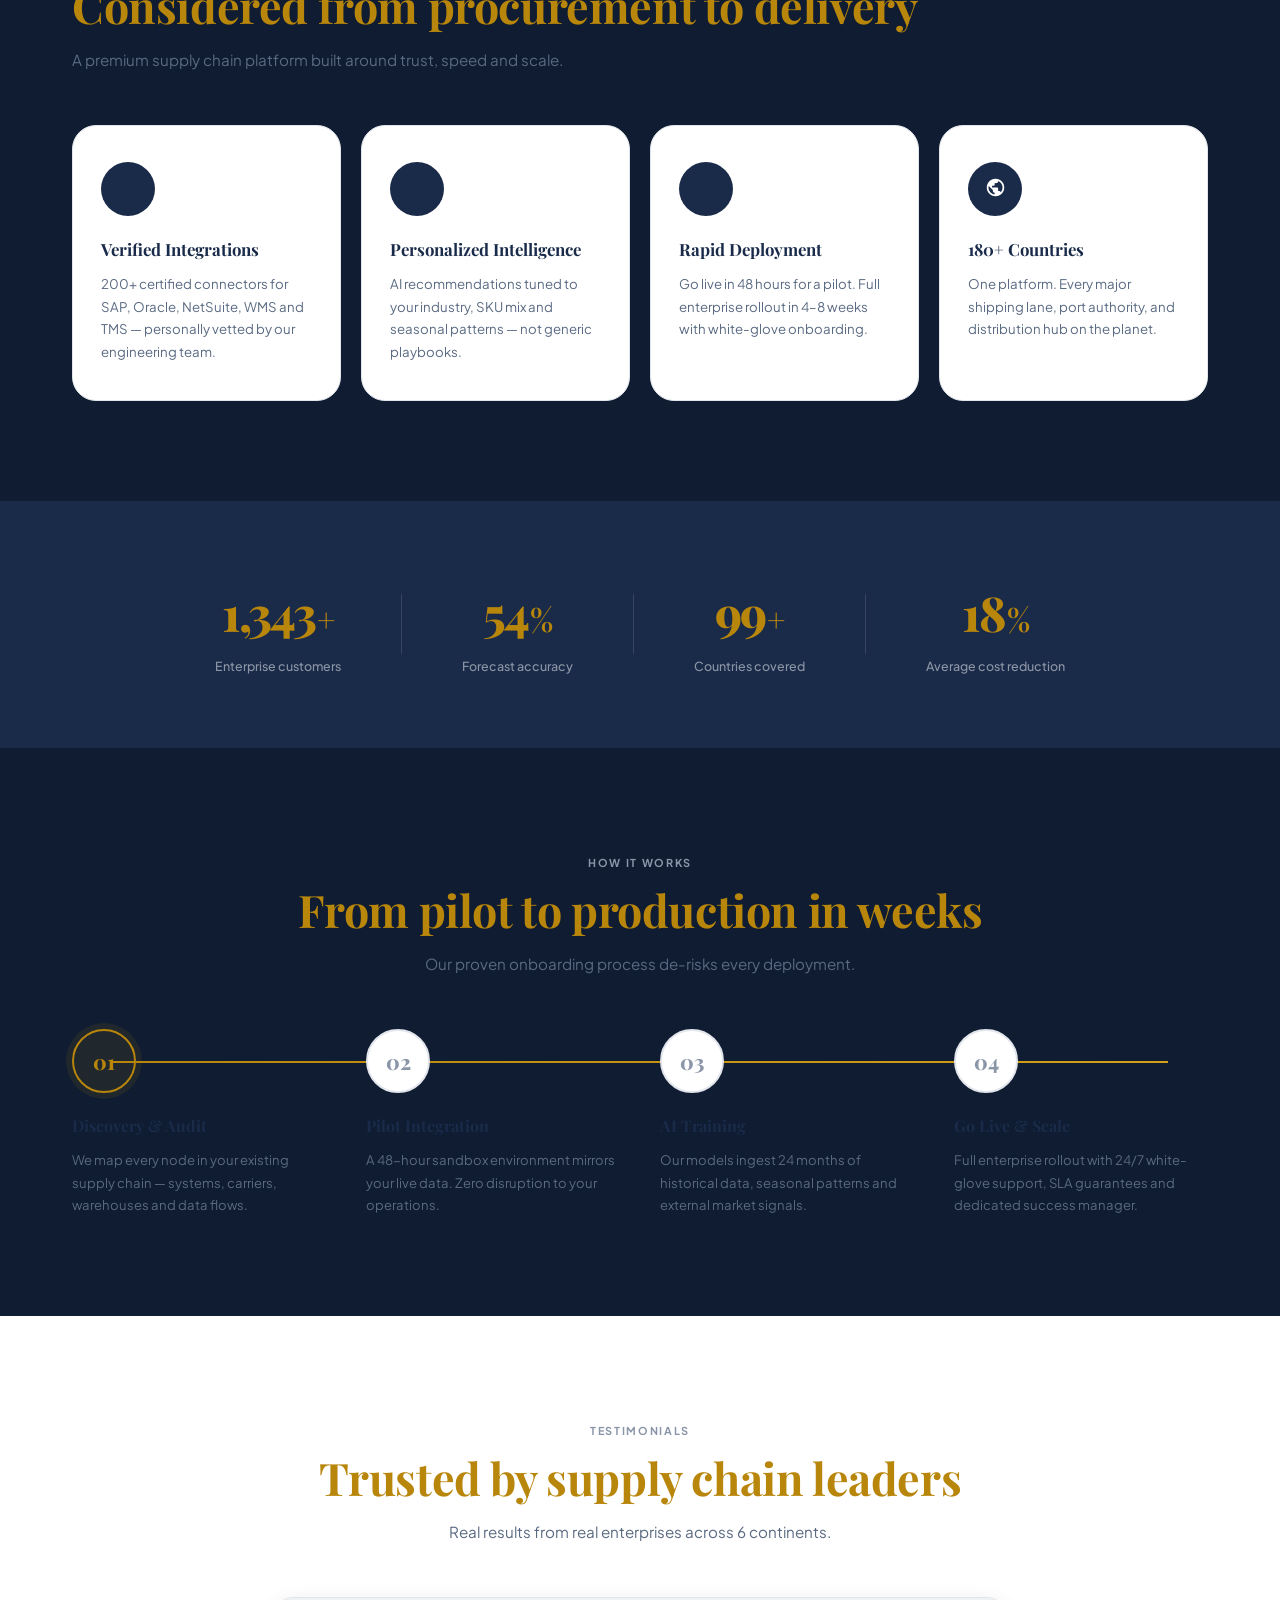
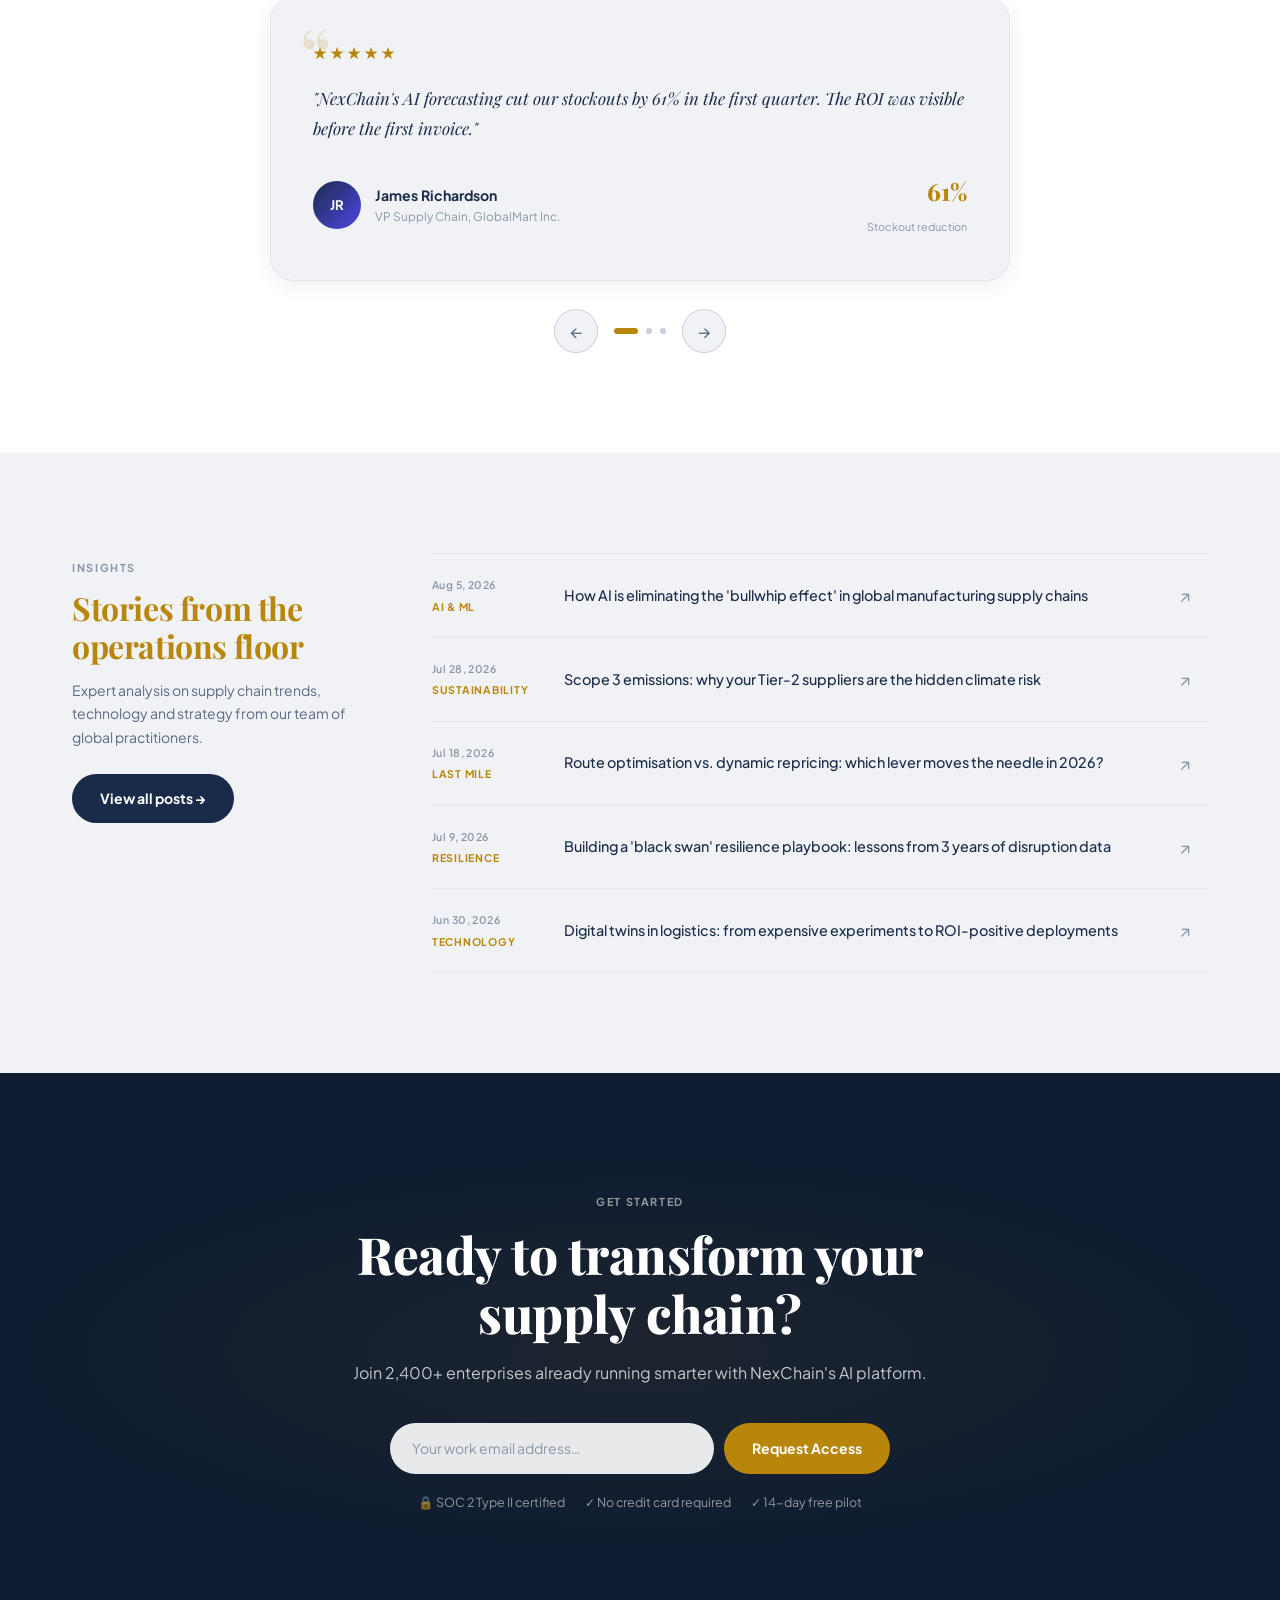
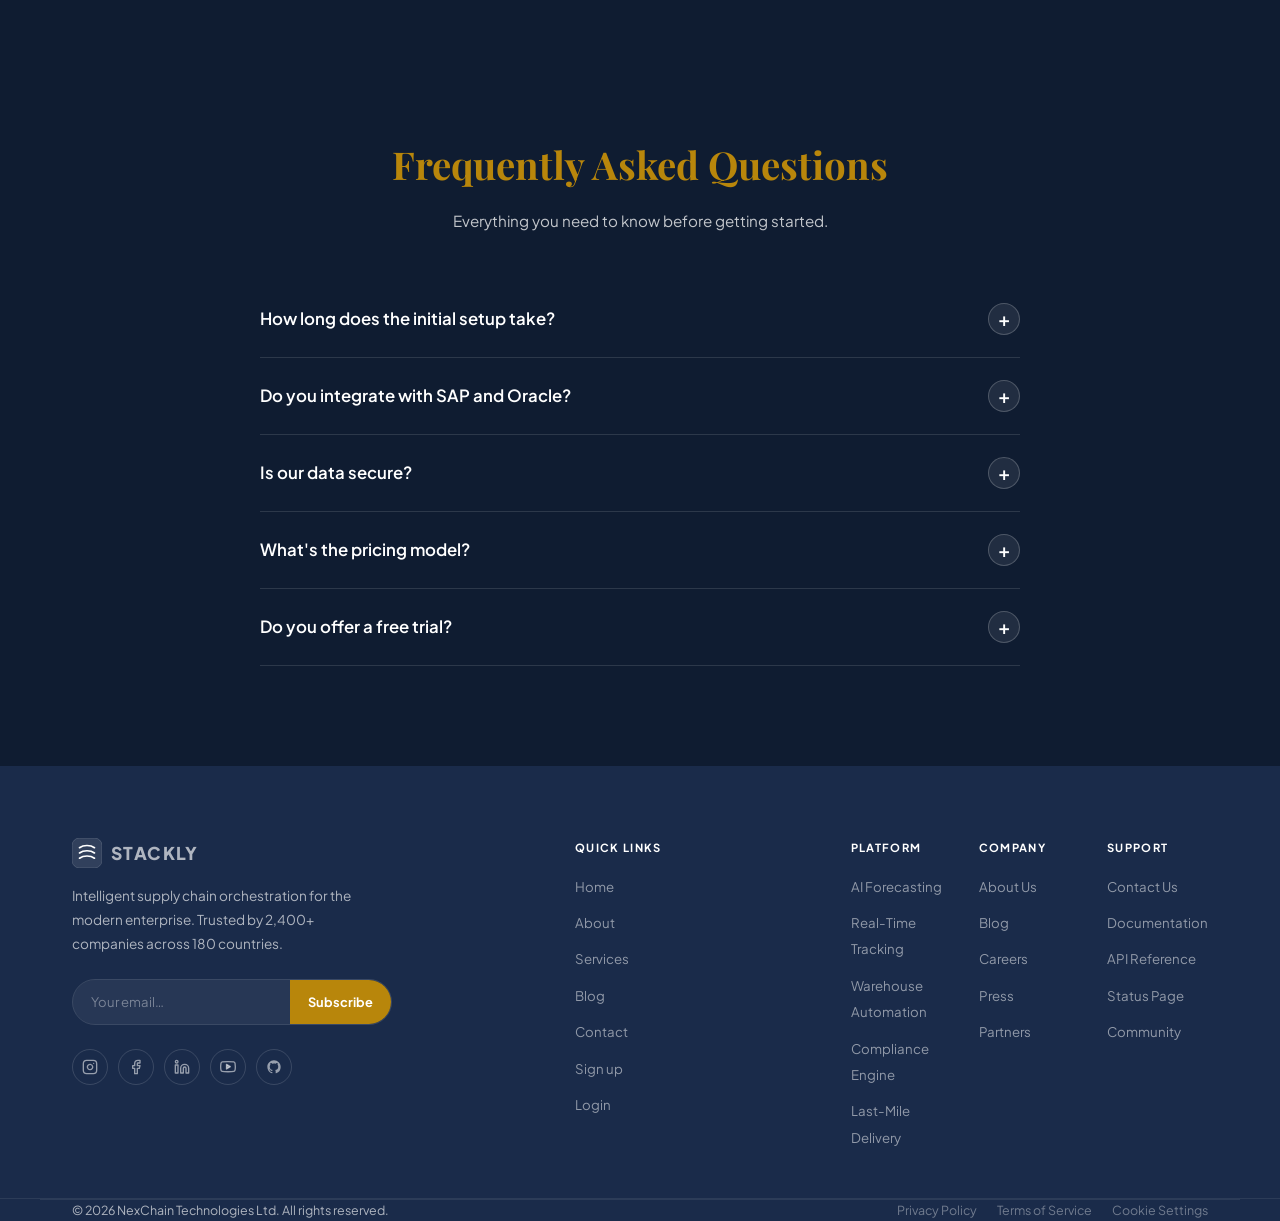
==== commit e4c21d4f: "fix: update footer social and GitHub links with direct valid destinations and target attributes" ====
--- a/index.html
+++ b/index.html
@@ -757,19 +757,19 @@
         <button id="newsletterBtn">Subscribe</button>
       </div>
                   <div class="footer-social">
-        <a class="fsoc" href="404.html" aria-label="Instagram">
+        <a class="fsoc" href="https://instagram.com" target="_blank" rel="noopener noreferrer" aria-label="Instagram">
           <svg width="16" height="16" viewBox="0 0 24 24" fill="none" stroke="currentColor" stroke-width="2" stroke-linecap="round" stroke-linejoin="round"><rect x="2" y="2" width="20" height="20" rx="5" ry="5"></rect><path d="M16 11.37A4 4 0 1 1 12.63 8 4 4 0 0 1 16 11.37z"></path><line x1="17.5" y1="6.5" x2="17.51" y2="6.5"></line></svg>
         </a>
-        <a class="fsoc" href="404.html" aria-label="Facebook">
+        <a class="fsoc" href="https://facebook.com" target="_blank" rel="noopener noreferrer" aria-label="Facebook">
           <svg width="16" height="16" viewBox="0 0 24 24" fill="none" stroke="currentColor" stroke-width="2" stroke-linecap="round" stroke-linejoin="round"><path d="M18 2h-3a5 5 0 0 0-5 5v3H7v4h3v8h4v-8h3l1-4h-4V7a1 1 0 0 1 1-1h3z"></path></svg>
         </a>
-        <a class="fsoc" href="404.html" aria-label="LinkedIn">
+        <a class="fsoc" href="https://linkedin.com" target="_blank" rel="noopener noreferrer" aria-label="LinkedIn">
           <svg width="16" height="16" viewBox="0 0 24 24" fill="none" stroke="currentColor" stroke-width="2" stroke-linecap="round" stroke-linejoin="round"><path d="M16 8a6 6 0 0 1 6 6v7h-4v-7a2 2 0 0 0-2-2 2 2 0 0 0-2 2v7h-4v-7a6 6 0 0 1 6-6z"></path><rect x="2" y="9" width="4" height="12"></rect><circle cx="4" cy="4" r="2"></circle></svg>
         </a>
-        <a class="fsoc" href="404.html" aria-label="YouTube">
-          <svg width="16" height="16" viewBox="0 0 24 24" fill="none" stroke="currentColor" stroke-width="2" stroke-linecap="round" stroke-linejoin="round"><path d="M22.54 6.42a2.78 2.78 0 0 0-1.95-1.96C18.88 4 12 4 12 4s-6.88 0-8.59.46a2.78 2.78 0 0 0-1.95 1.96A29 29 0 0 0 1 11.54a29 29 0 0 0 .46 5.12 2.78 2.78 0 0 0 1.95 1.96C5.12 19.08 12 19.08 12 19.08s6.88 0 8.59-.46a2.78 2.78 0 0 0 1.95-1.96 29 29 0 0 0 .46-5.12 29 29 0 0 0-.46-5.12z"></path><polygon points="9.75 15.02 15.5 11.54 9.75 8.06 9.75 15.02" fill="currentColor"></polygon></svg>
+        <a class="fsoc" href="https://youtube.com" target="_blank" rel="noopener noreferrer" aria-label="YouTube">
+          <svg width="16" height="16" viewBox="0 0 24 24" fill="none" stroke="currentColor" stroke-width="2" stroke-linecap="round" stroke-linejoin="round"><path d="M22.54 6.42a2.78 2.78 0 0 0-1.95-1.96C18.88 4 12 4 12 4s-6.88 0-8.59.46a2.78 2.78 0 0 0-1.95 1.96A29 29 0 0 0 1 11.54a29 29 0 0 0 .46 5.12 2.78 2.78 0 0 0 1.95 1.96C5.12 19.08 12 19.08 12 19.08s6.88 0 8.59-.46a2.78 2.78 0 0 0 1.95-1.96 29 29 0 0 0 .46-5.12z"></path><polygon points="9.75 15.02 15.5 11.54 9.75 8.06 9.75 15.02" fill="currentColor"></polygon></svg>
         </a>
-        <a class="fsoc" href="https://github.com/lingalamanasa/supply-chain-management-theme" target="_blank" aria-label="GitHub">
+        <a class="fsoc" href="https://github.com/lingalamanasa/supply-chain-management-theme" target="_blank" rel="noopener noreferrer" aria-label="GitHub">
           <svg width="16" height="16" viewBox="0 0 24 24" fill="currentColor"><path d="M12 2C6.477 2 2 6.484 2 12.017c0 4.425 2.865 8.18 6.839 9.504.5.092.682-.217.682-.483 0-.237-.008-.868-.013-1.703-2.782.605-3.369-1.343-3.369-1.343-.454-1.158-1.11-1.466-1.11-1.466-.908-.62.069-.608.069-.608 1.003.07 1.531 1.032 1.531 1.032.892 1.53 2.341 1.088 2.91.832.092-.647.35-1.088.636-1.338-2.22-.253-4.555-1.113-4.555-4.951 0-1.093.39-1.988 1.029-2.688-.103-.253-.446-1.272.098-2.65 0 0 .84-.27 2.75 1.026A9.564 9.564 0 0112 6.844c.85.004 1.705.115 2.504.337 1.909-1.296 2.747-1.027 2.747-1.027.546 1.379.202 2.398.1 2.651.64.7 1.028 1.595 1.028 2.688 0 3.848-2.339 4.695-4.566 4.943.359.309.678.92.678 1.855 0 1.338-.012 2.419-.012 2.747 0 .268.18.58.688.482A10.019 10.019 0 0022 12.017C22 6.484 17.522 2 12 2z"/></svg>
         </a>
       </div>
--- a/css/style.css
+++ b/css/style.css
@@ -622,6 +622,13 @@
   line-height: 1.8;
 }
 
+/* FAQ on dark sections */
+.faq .faq-q, .dark-section .faq-q { color: #ffffff; }
+.faq .faq-item, .dark-section .faq-item { border-bottom: 1px solid rgba(255,255,255,0.12); }
+.faq .faq-icon, .dark-section .faq-icon { background: rgba(255,255,255,0.08); border-color: rgba(255,255,255,0.2); color: #ffffff; }
+.faq .faq-item.open .faq-icon, .dark-section .faq-item.open .faq-icon { background: var(--gold); border-color: var(--gold); color: #0c1929; }
+.faq .faq-a p, .dark-section .faq-a p { color: rgba(255,255,255,0.85); }
+
 /* ════════════════════════════════════════
    PAGE HERO (non-video)
 ════════════════════════════════════════ */
--- a/css/home.css
+++ b/css/home.css
@@ -725,8 +725,35 @@
   font-size: clamp(1.8rem,3vw,2.5rem);
   font-weight: 700; color: var(--gold); margin-bottom: 12px;
 }
-.faq-header p { font-size: 0.9rem; color: var(--text-sec); }
+.faq-header p { font-size: 0.95rem; color: rgba(255,255,255,0.75); }
 .faq-list { max-width: 760px; margin: 0 auto; }
+.faq .faq-item {
+  border-bottom: 1px solid rgba(255,255,255,0.12);
+}
+.faq .faq-q {
+  color: #ffffff;
+  font-size: 1.05rem;
+  font-weight: 600;
+}
+.faq .faq-q:hover {
+  color: var(--gold);
+}
+.faq .faq-icon {
+  background: rgba(255,255,255,0.08);
+  border: 1px solid rgba(255,255,255,0.2);
+  color: #ffffff;
+}
+.faq .faq-item.open .faq-icon {
+  background: var(--gold);
+  border-color: var(--gold);
+  color: #0c1929;
+  transform: rotate(45deg);
+}
+.faq .faq-a p {
+  color: rgba(255,255,255,0.85);
+  font-size: 0.95rem;
+  line-height: 1.75;
+}
 
 /* ════════════════════════════════════════
    HOME — MOBILE RESPONSIVE ≤768px
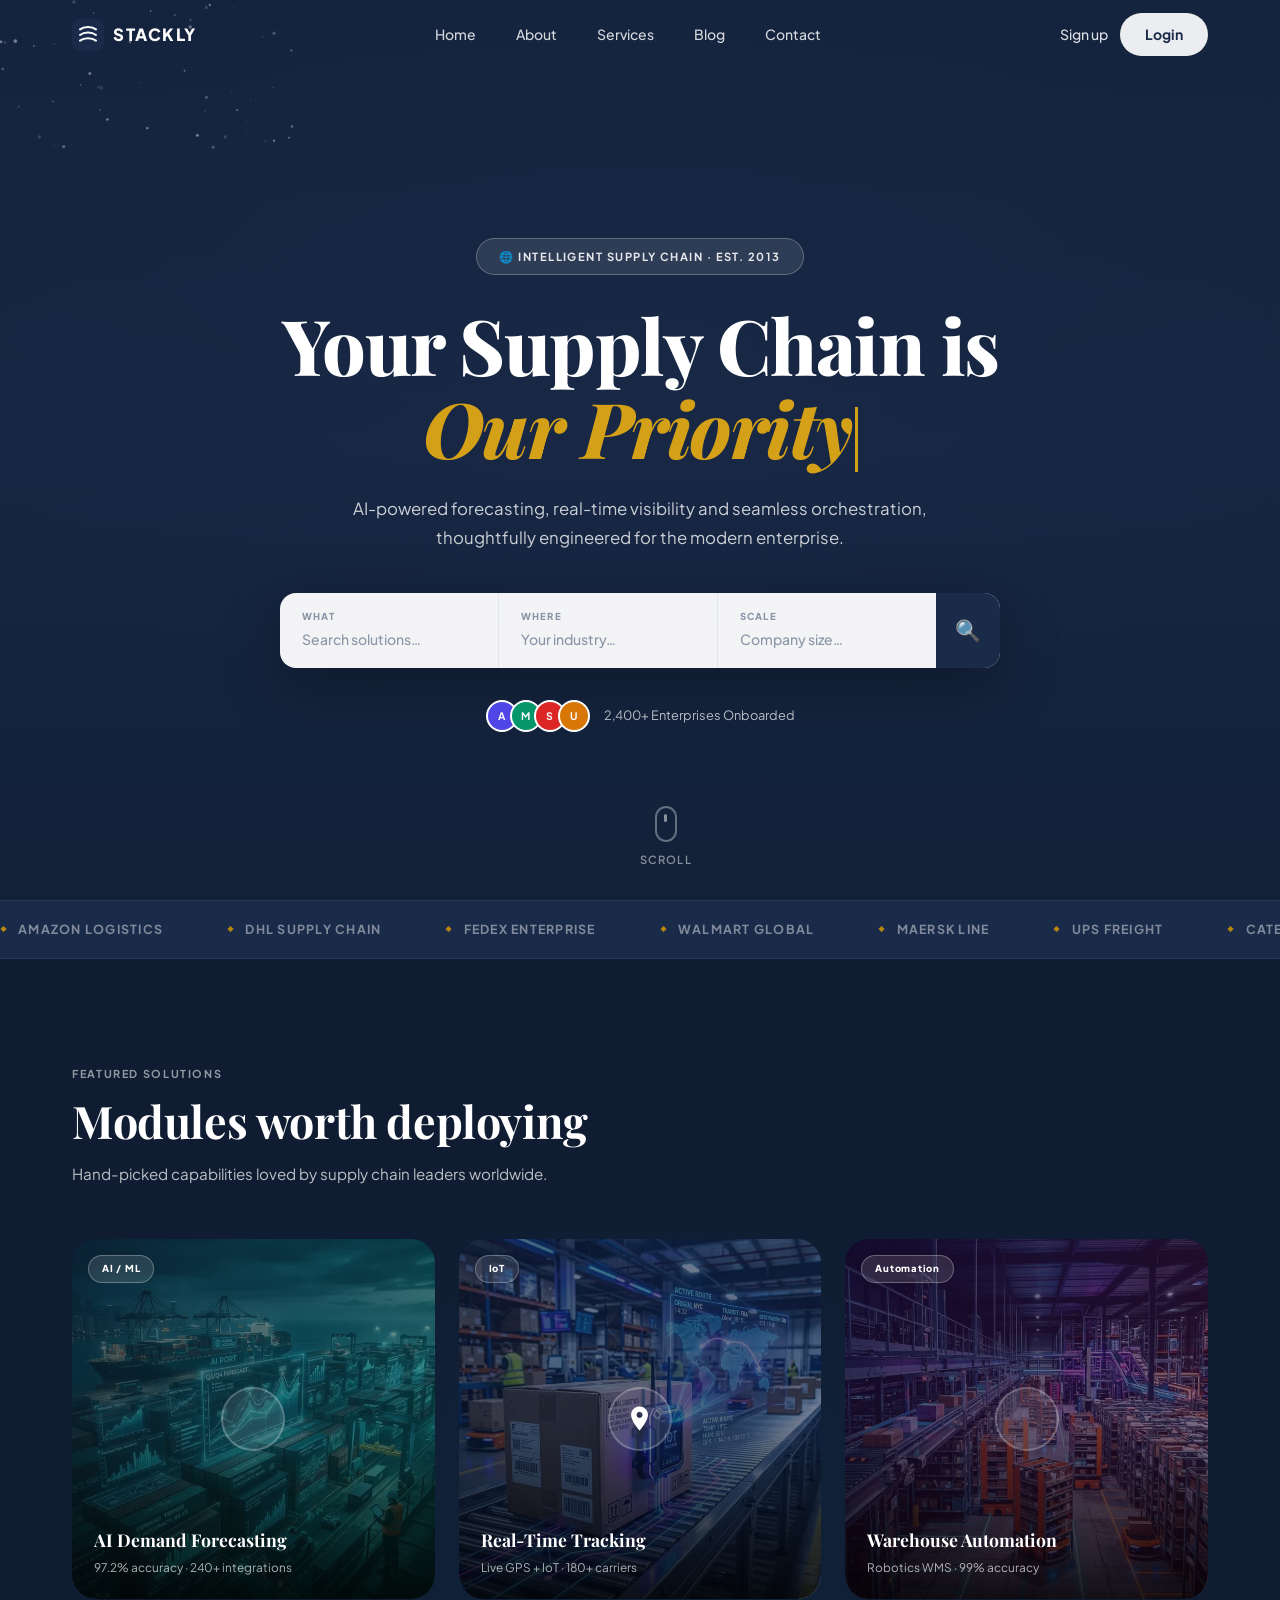
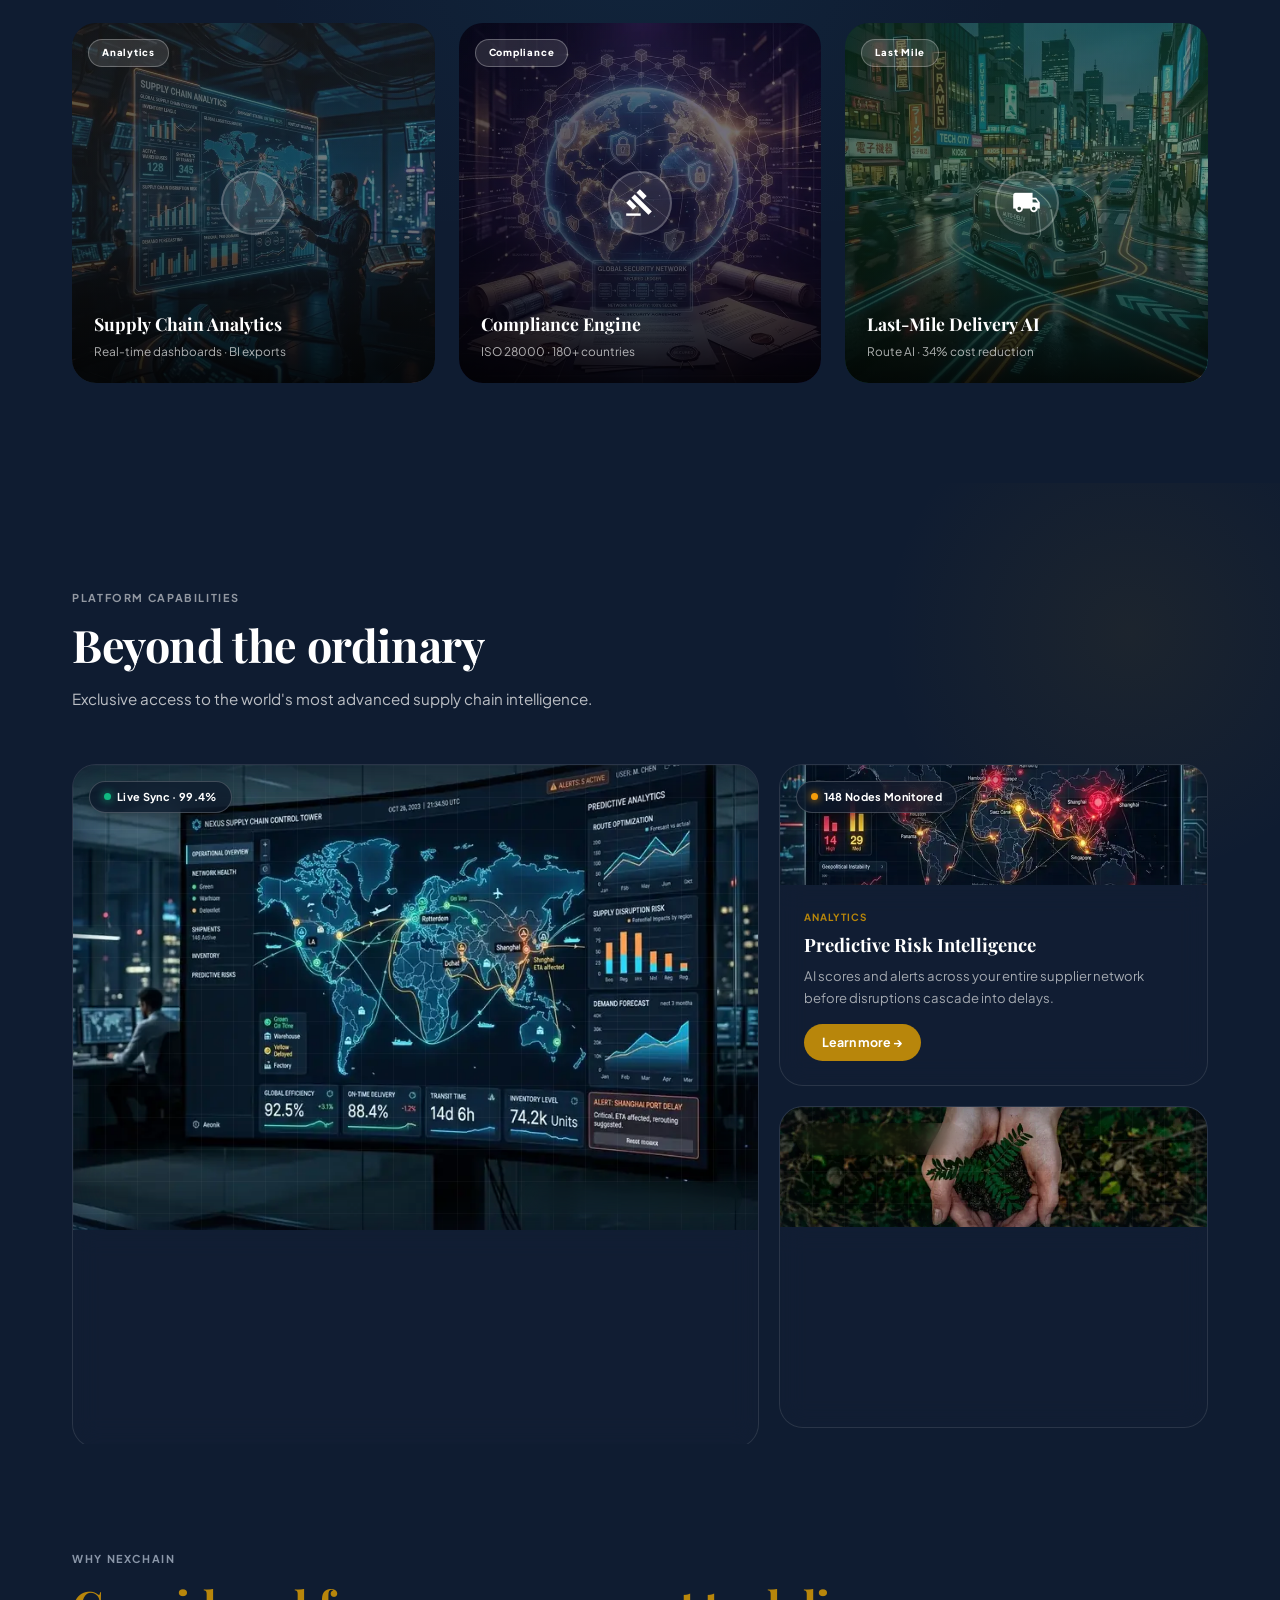
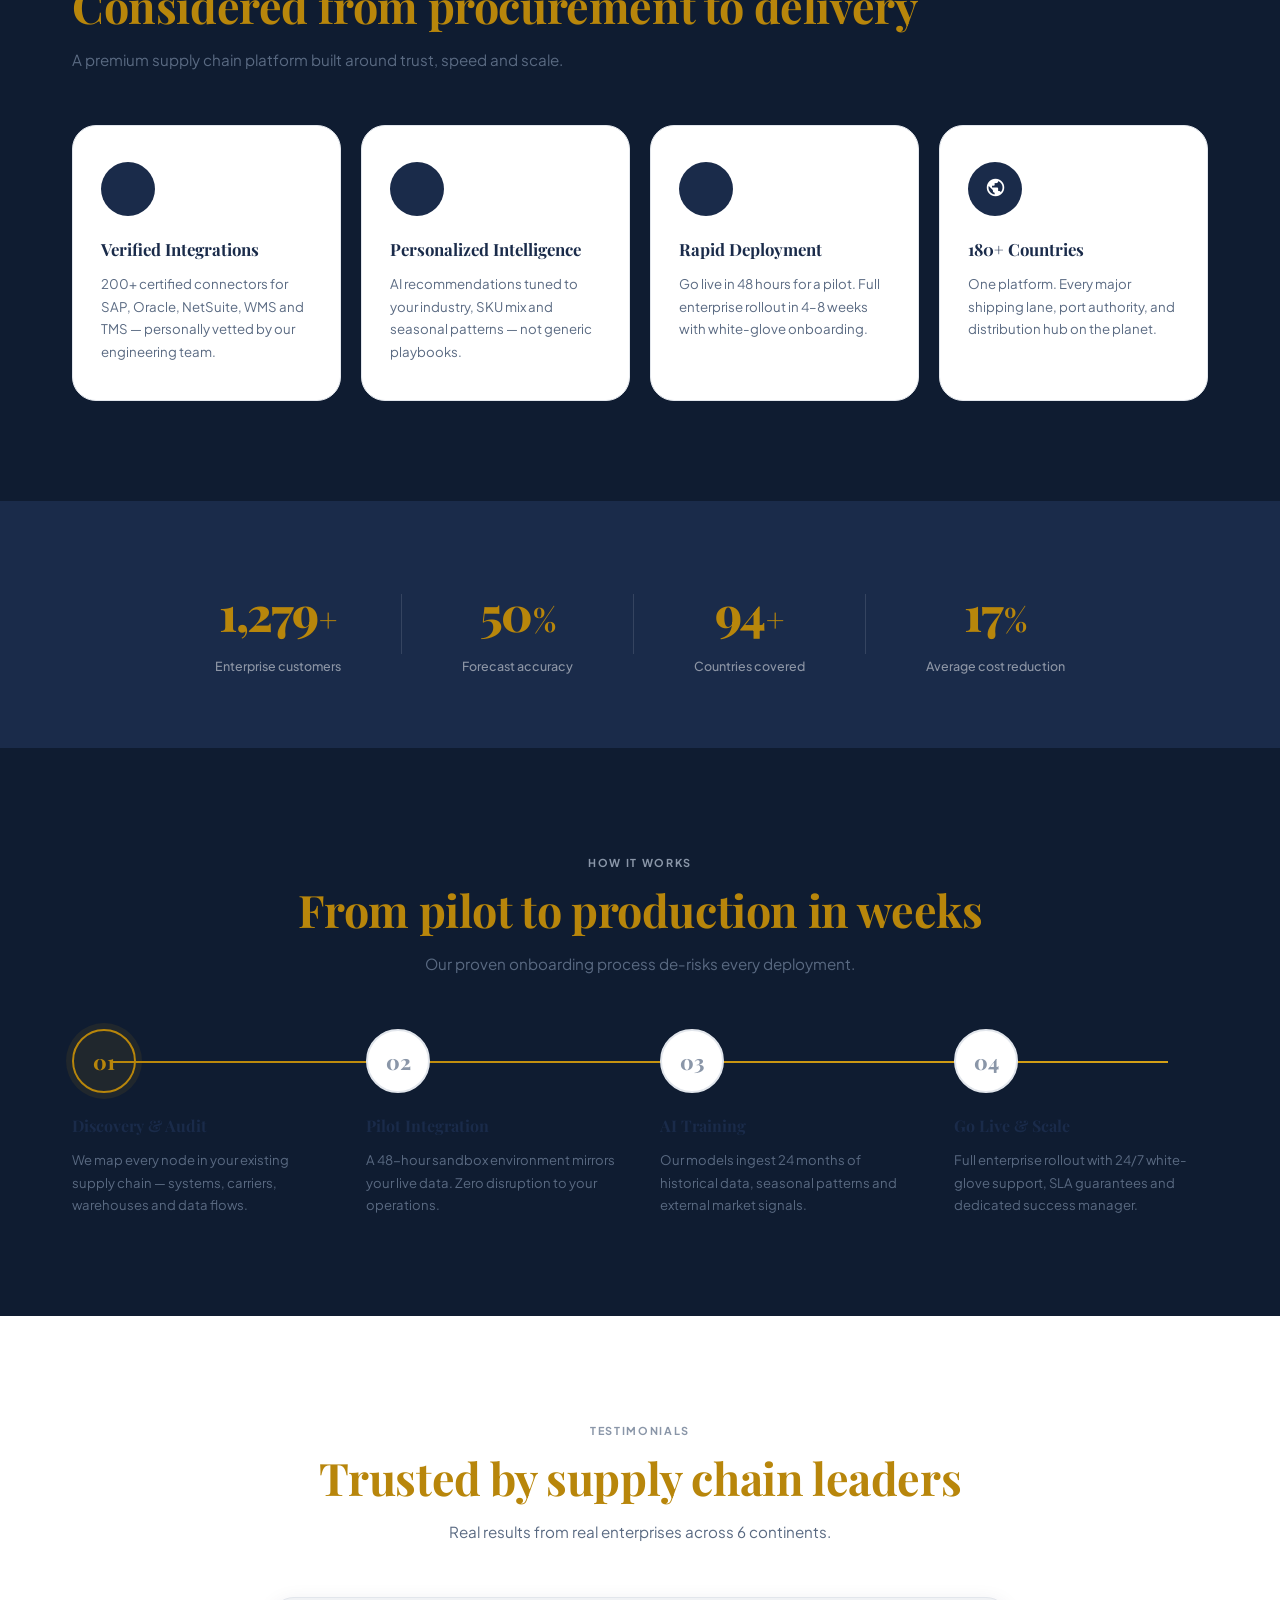
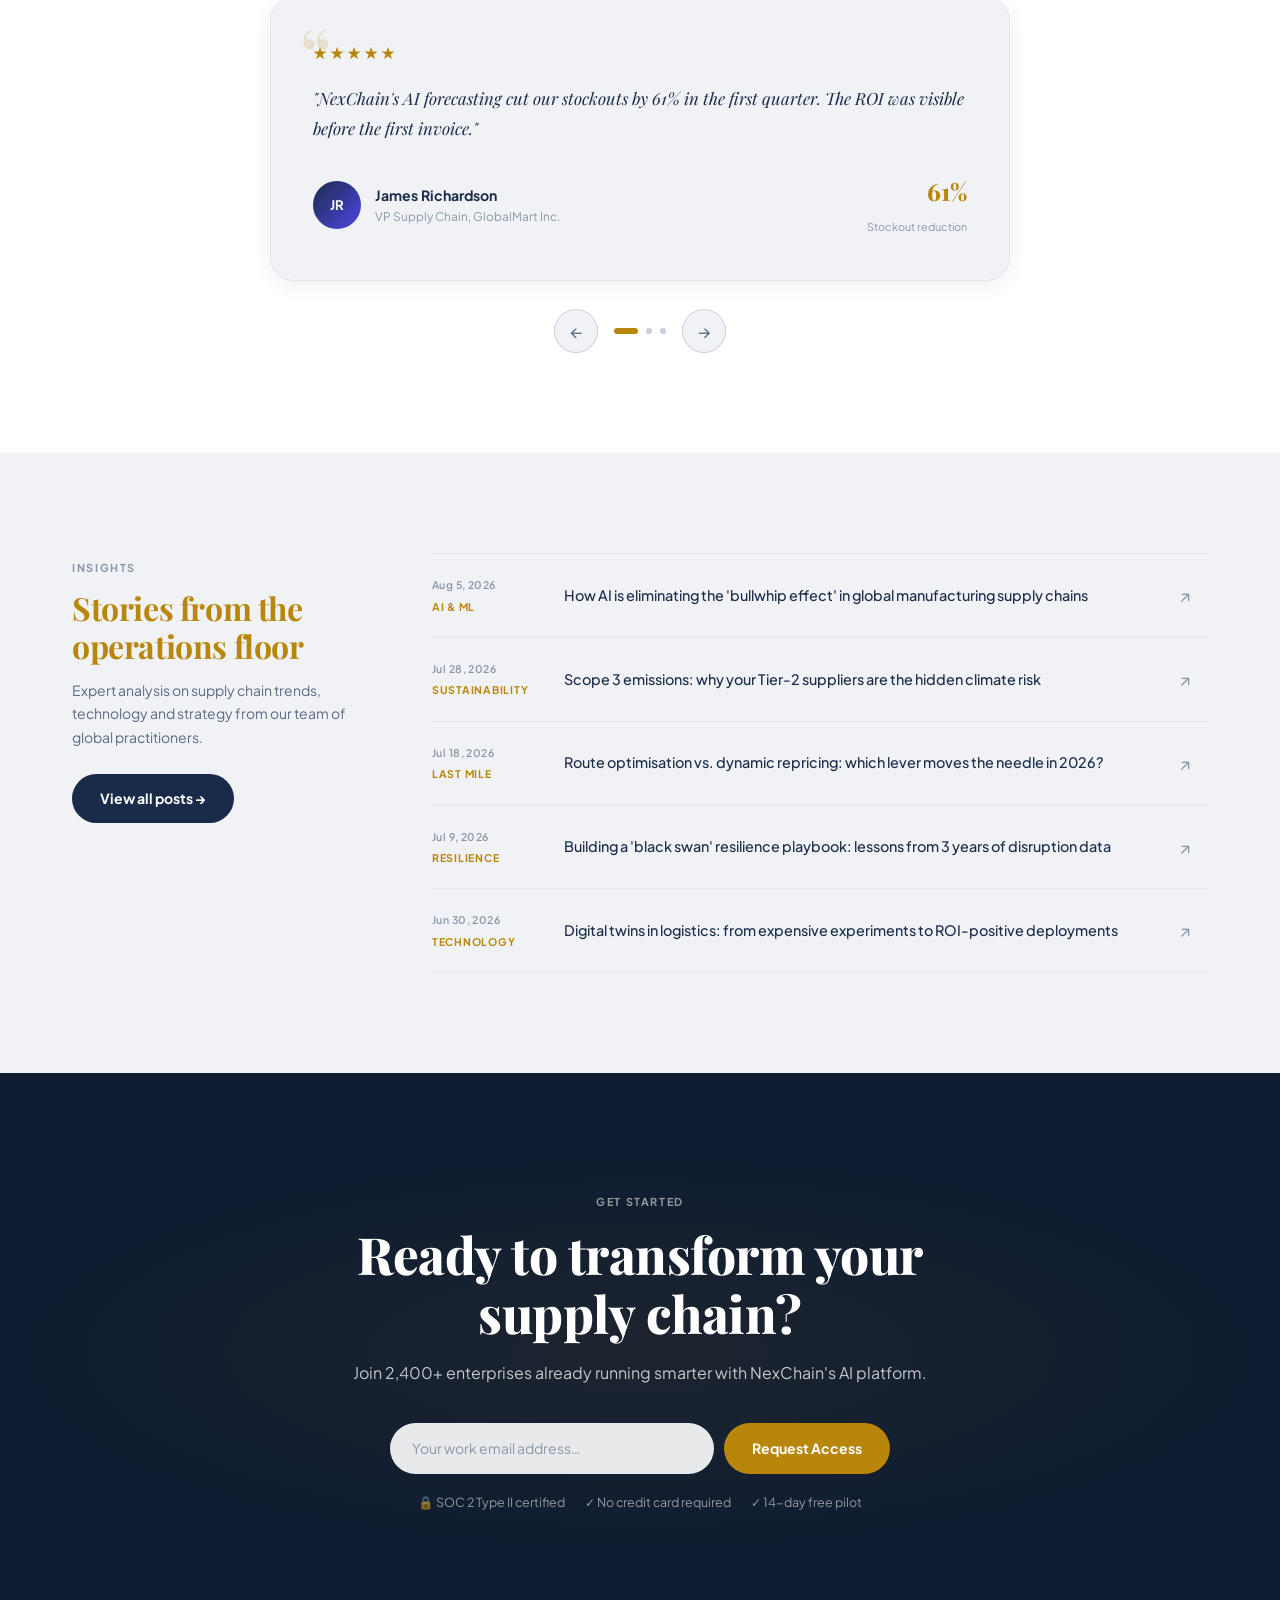
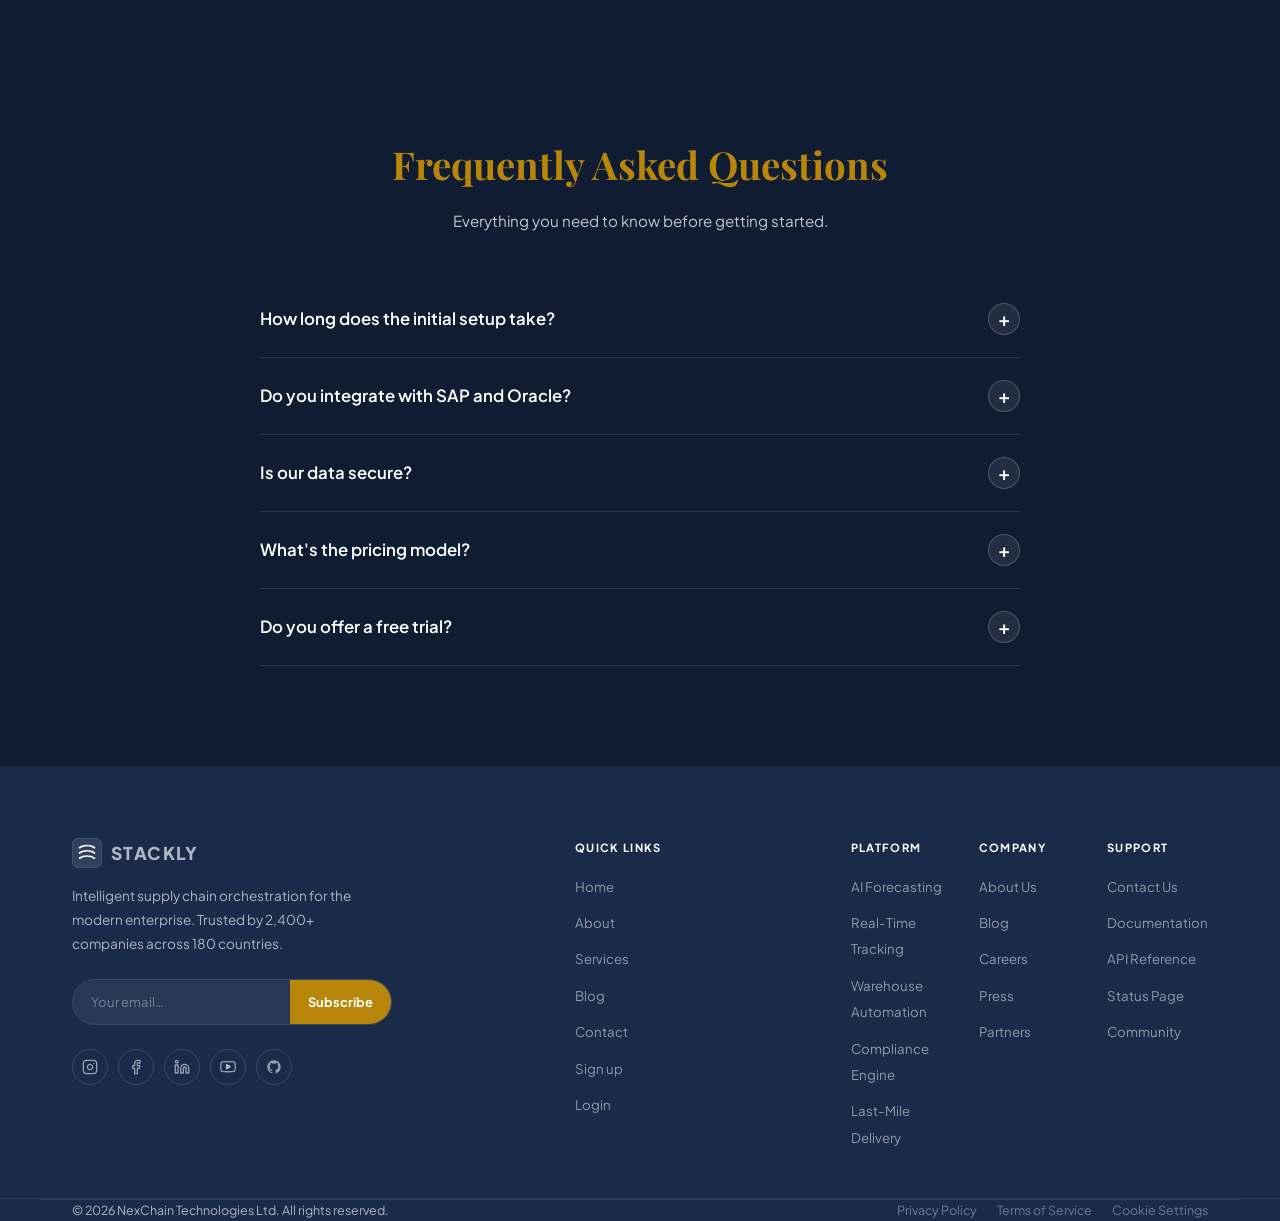
==== commit ce300d1c: "fix: replace remaining 404 links with functional pages and add valid social and GitHub URLs" ====
--- a/index.html
+++ b/index.html
@@ -379,7 +379,7 @@
           <span class="bento-tag">Control Tower</span>
           <h3>Unified visibility across every node</h3>
           <p>Monitor suppliers, carriers and warehouses in a single real-time command centre — with AI alerts before disruptions cascade.</p>
-          <a href="404.html" class="bento-btn">Book now →</a>
+          <a href="contact.html" class="bento-btn">Book now →</a>
         </div>
       </div>
       <!-- Right stack -->
@@ -394,7 +394,7 @@
             <span class="bento-tag">Analytics</span>
             <h3>Predictive Risk Intelligence</h3>
             <p>AI scores and alerts across your entire supplier network before disruptions cascade into delays.</p>
-            <a href="404.html" class="bento-btn">Learn more →</a>
+            <a href="services.html" class="bento-btn">Learn more →</a>
           </div>
         </div>
         <div class="bento-card reveal reveal-right stagger-2">
@@ -407,7 +407,7 @@
             <span class="bento-tag">Sustainability</span>
             <h3>Carbon Footprint Tracking</h3>
             <p>Scope 1, 2 and 3 emissions calculated automatically across your entire logistics network.</p>
-            <a href="404.html" class="bento-btn">Learn more →</a>
+            <a href="services.html" class="bento-btn">Learn more →</a>
           </div>
         </div>
       </div>
@@ -634,7 +634,7 @@
         <span class="section-eye">INSIGHTS</span>
         <h2 class="section-title">Stories from the operations floor</h2>
         <p>Expert analysis on supply chain trends, technology and strategy from our team of global practitioners.</p>
-        <a href="404.html" class="btn-navy">View all posts →</a>
+        <a href="blog.html" class="btn-navy">View all posts →</a>
       </div>
       <div class="insights-right">
         <a class="insight-row reveal" href="blog.html">
@@ -757,17 +757,17 @@
         <button id="newsletterBtn">Subscribe</button>
       </div>
                   <div class="footer-social">
-        <a class="fsoc" href="https://instagram.com" target="_blank" rel="noopener noreferrer" aria-label="Instagram">
+        <a class="fsoc" href="https://www.instagram.com/" target="_blank" rel="noopener noreferrer" aria-label="Instagram">
           <svg width="16" height="16" viewBox="0 0 24 24" fill="none" stroke="currentColor" stroke-width="2" stroke-linecap="round" stroke-linejoin="round"><rect x="2" y="2" width="20" height="20" rx="5" ry="5"></rect><path d="M16 11.37A4 4 0 1 1 12.63 8 4 4 0 0 1 16 11.37z"></path><line x1="17.5" y1="6.5" x2="17.51" y2="6.5"></line></svg>
         </a>
-        <a class="fsoc" href="https://facebook.com" target="_blank" rel="noopener noreferrer" aria-label="Facebook">
+        <a class="fsoc" href="https://www.facebook.com/" target="_blank" rel="noopener noreferrer" aria-label="Facebook">
           <svg width="16" height="16" viewBox="0 0 24 24" fill="none" stroke="currentColor" stroke-width="2" stroke-linecap="round" stroke-linejoin="round"><path d="M18 2h-3a5 5 0 0 0-5 5v3H7v4h3v8h4v-8h3l1-4h-4V7a1 1 0 0 1 1-1h3z"></path></svg>
         </a>
-        <a class="fsoc" href="https://linkedin.com" target="_blank" rel="noopener noreferrer" aria-label="LinkedIn">
+        <a class="fsoc" href="https://www.linkedin.com/" target="_blank" rel="noopener noreferrer" aria-label="LinkedIn">
           <svg width="16" height="16" viewBox="0 0 24 24" fill="none" stroke="currentColor" stroke-width="2" stroke-linecap="round" stroke-linejoin="round"><path d="M16 8a6 6 0 0 1 6 6v7h-4v-7a2 2 0 0 0-2-2 2 2 0 0 0-2 2v7h-4v-7a6 6 0 0 1 6-6z"></path><rect x="2" y="9" width="4" height="12"></rect><circle cx="4" cy="4" r="2"></circle></svg>
         </a>
-        <a class="fsoc" href="https://youtube.com" target="_blank" rel="noopener noreferrer" aria-label="YouTube">
-          <svg width="16" height="16" viewBox="0 0 24 24" fill="none" stroke="currentColor" stroke-width="2" stroke-linecap="round" stroke-linejoin="round"><path d="M22.54 6.42a2.78 2.78 0 0 0-1.95-1.96C18.88 4 12 4 12 4s-6.88 0-8.59.46a2.78 2.78 0 0 0-1.95 1.96A29 29 0 0 0 1 11.54a29 29 0 0 0 .46 5.12 2.78 2.78 0 0 0 1.95 1.96C5.12 19.08 12 19.08 12 19.08s6.88 0 8.59-.46a2.78 2.78 0 0 0 1.95-1.96 29 29 0 0 0 .46-5.12z"></path><polygon points="9.75 15.02 15.5 11.54 9.75 8.06 9.75 15.02" fill="currentColor"></polygon></svg>
+        <a class="fsoc" href="https://www.youtube.com/" target="_blank" rel="noopener noreferrer" aria-label="YouTube">
+          <svg width="16" height="16" viewBox="0 0 24 24" fill="none" stroke="currentColor" stroke-width="2" stroke-linecap="round" stroke-linejoin="round"><path d="M22.54 6.42a2.78 2.78 0 0 0-1.95-1.96C18.88 4 12 4 12 4s-6.88 0-8.59.46a2.78 2.78 0 0 0-1.95 1.96A29 29 0 0 0 1 11.54a29 29 0 0 0 .46 5.12 2.78 2.78 0 0 0 1.95 1.96C5.12 19.08 12 19.08 12 19.08s6.88 0 8.59-.46a2.78 2.78 0 0 0 1.95-1.96 29 29 0 0 0 .46-5.12 29 29 0 0 0-.46-5.12z"></path><polygon points="9.75 15.02 15.5 11.54 9.75 8.06 9.75 15.02" fill="currentColor"></polygon></svg>
         </a>
         <a class="fsoc" href="https://github.com/lingalamanasa/supply-chain-management-theme" target="_blank" rel="noopener noreferrer" aria-label="GitHub">
           <svg width="16" height="16" viewBox="0 0 24 24" fill="currentColor"><path d="M12 2C6.477 2 2 6.484 2 12.017c0 4.425 2.865 8.18 6.839 9.504.5.092.682-.217.682-.483 0-.237-.008-.868-.013-1.703-2.782.605-3.369-1.343-3.369-1.343-.454-1.158-1.11-1.466-1.11-1.466-.908-.62.069-.608.069-.608 1.003.07 1.531 1.032 1.531 1.032.892 1.53 2.341 1.088 2.91.832.092-.647.35-1.088.636-1.338-2.22-.253-4.555-1.113-4.555-4.951 0-1.093.39-1.988 1.029-2.688-.103-.253-.446-1.272.098-2.65 0 0 .84-.27 2.75 1.026A9.564 9.564 0 0112 6.844c.85.004 1.705.115 2.504.337 1.909-1.296 2.747-1.027 2.747-1.027.546 1.379.202 2.398.1 2.651.64.7 1.028 1.595 1.028 2.688 0 3.848-2.339 4.695-4.566 4.943.359.309.678.92.678 1.855 0 1.338-.012 2.419-.012 2.747 0 .268.18.58.688.482A10.019 10.019 0 0022 12.017C22 6.484 17.522 2 12 2z"/></svg>
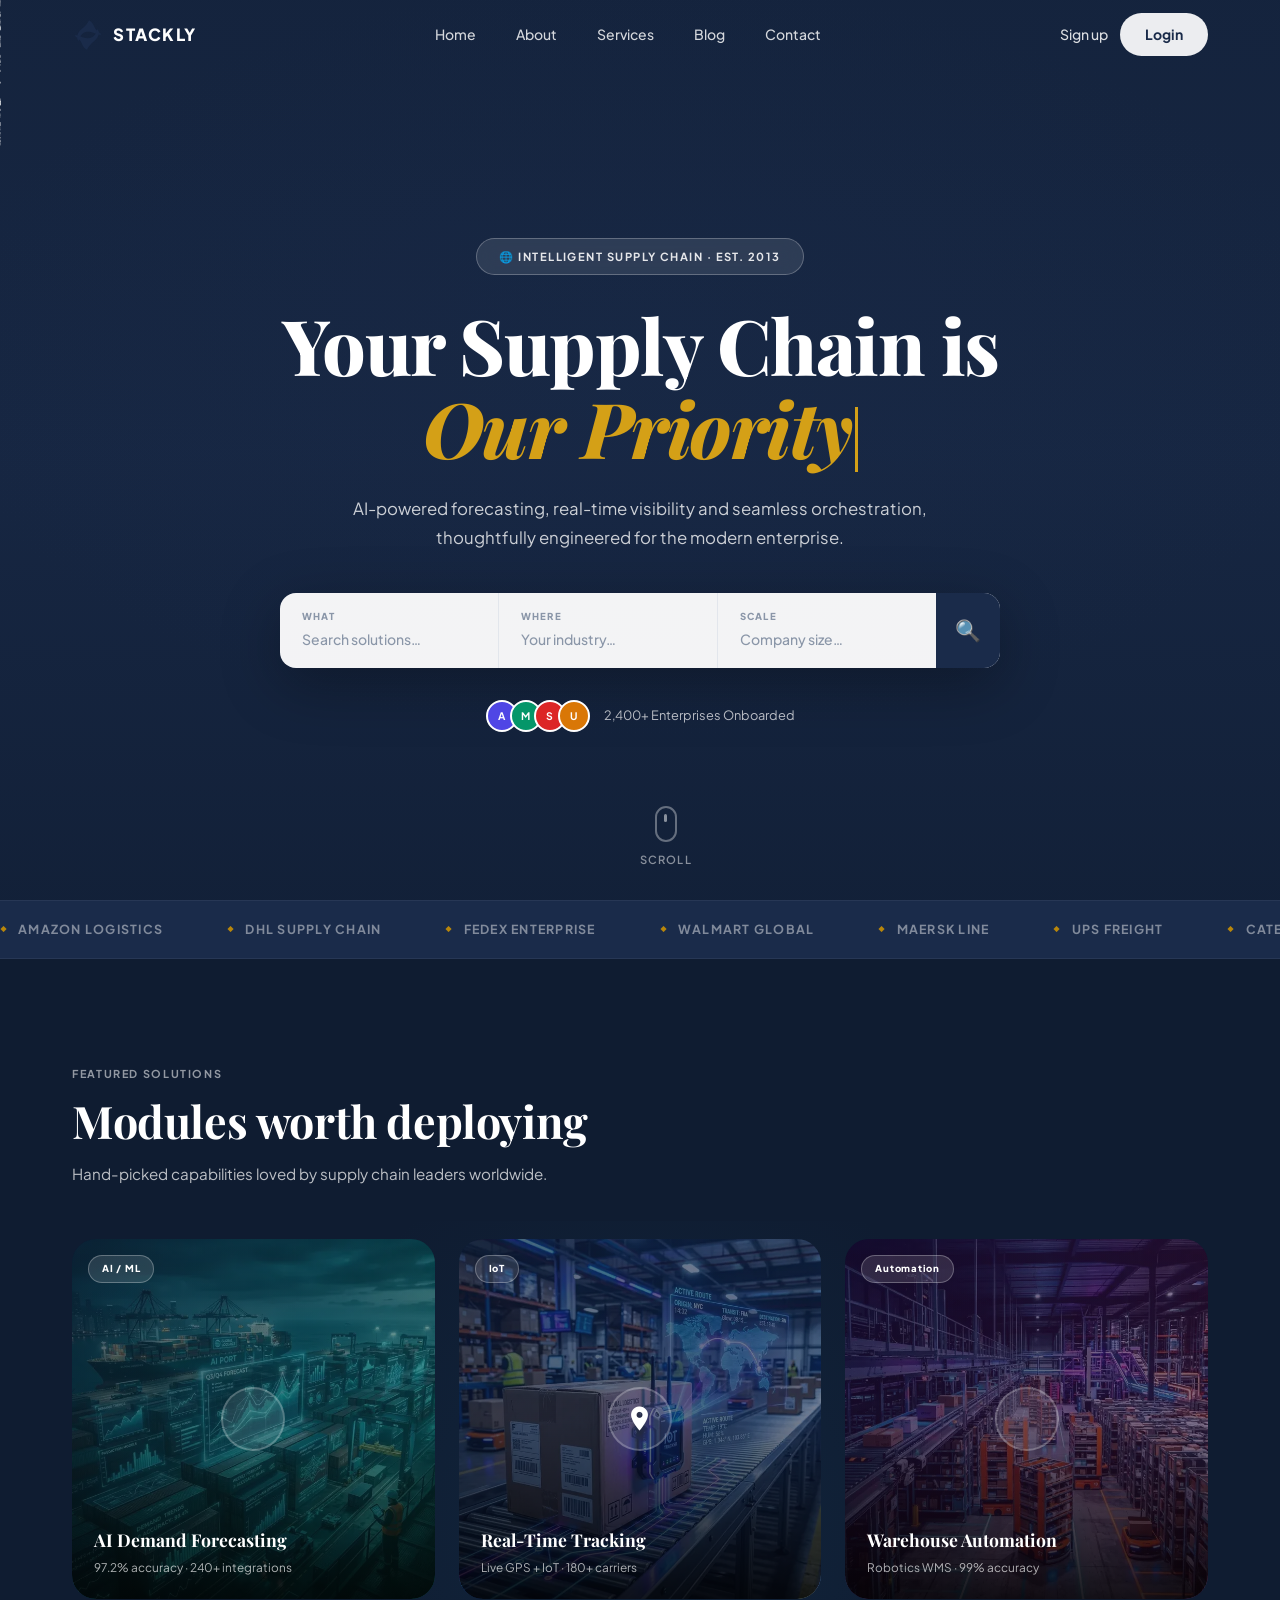
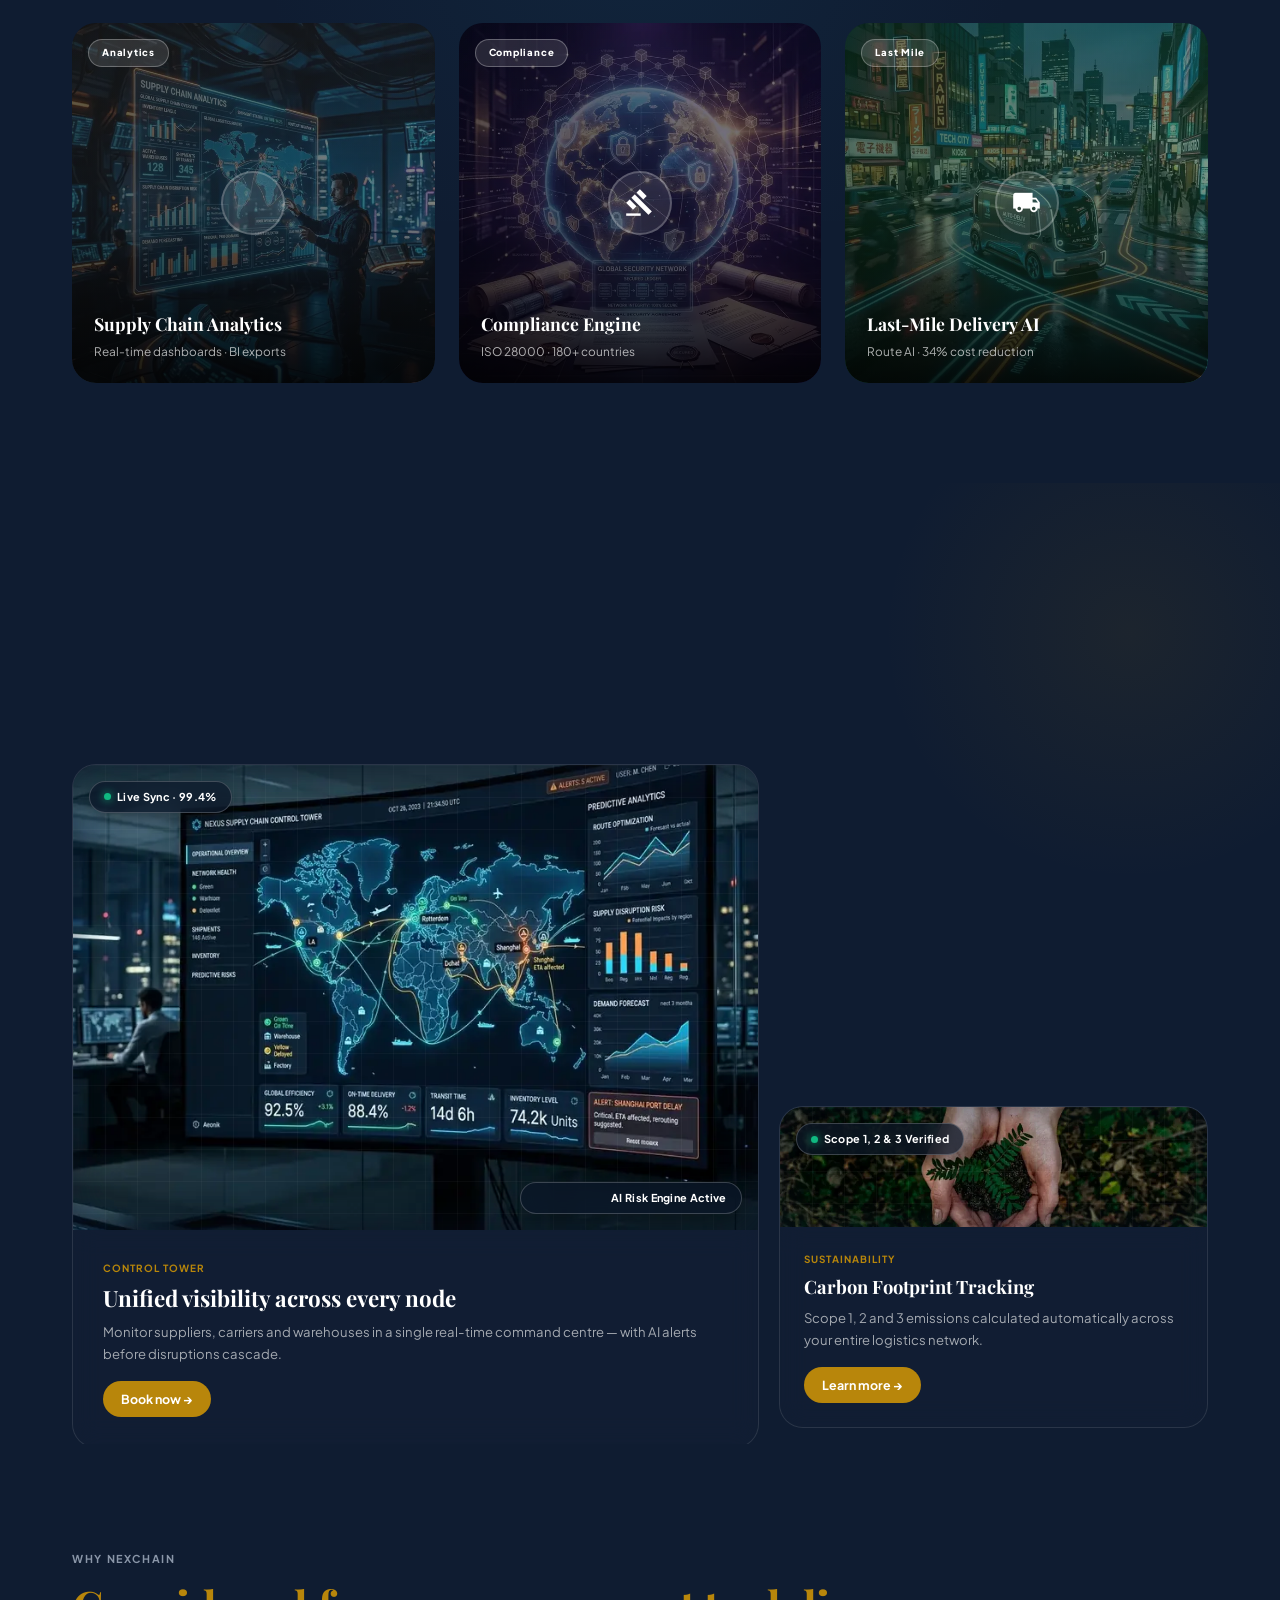
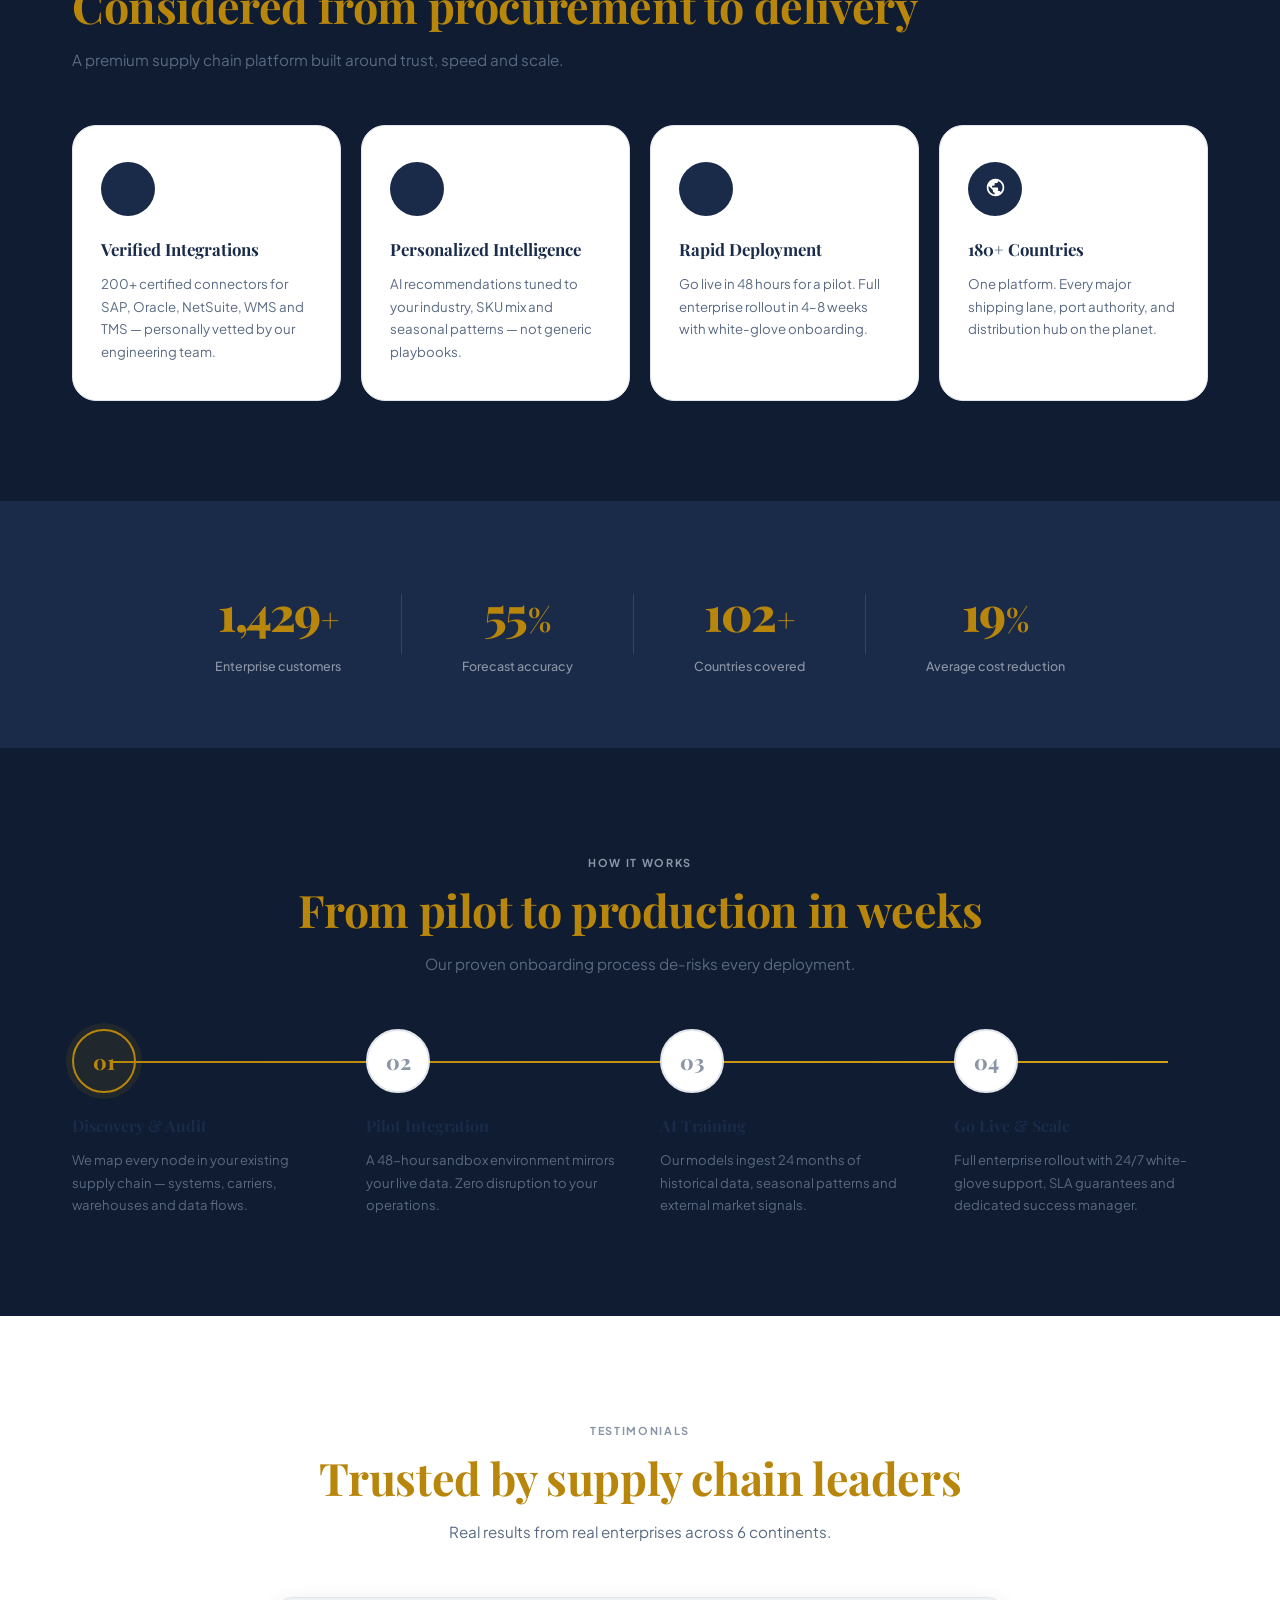
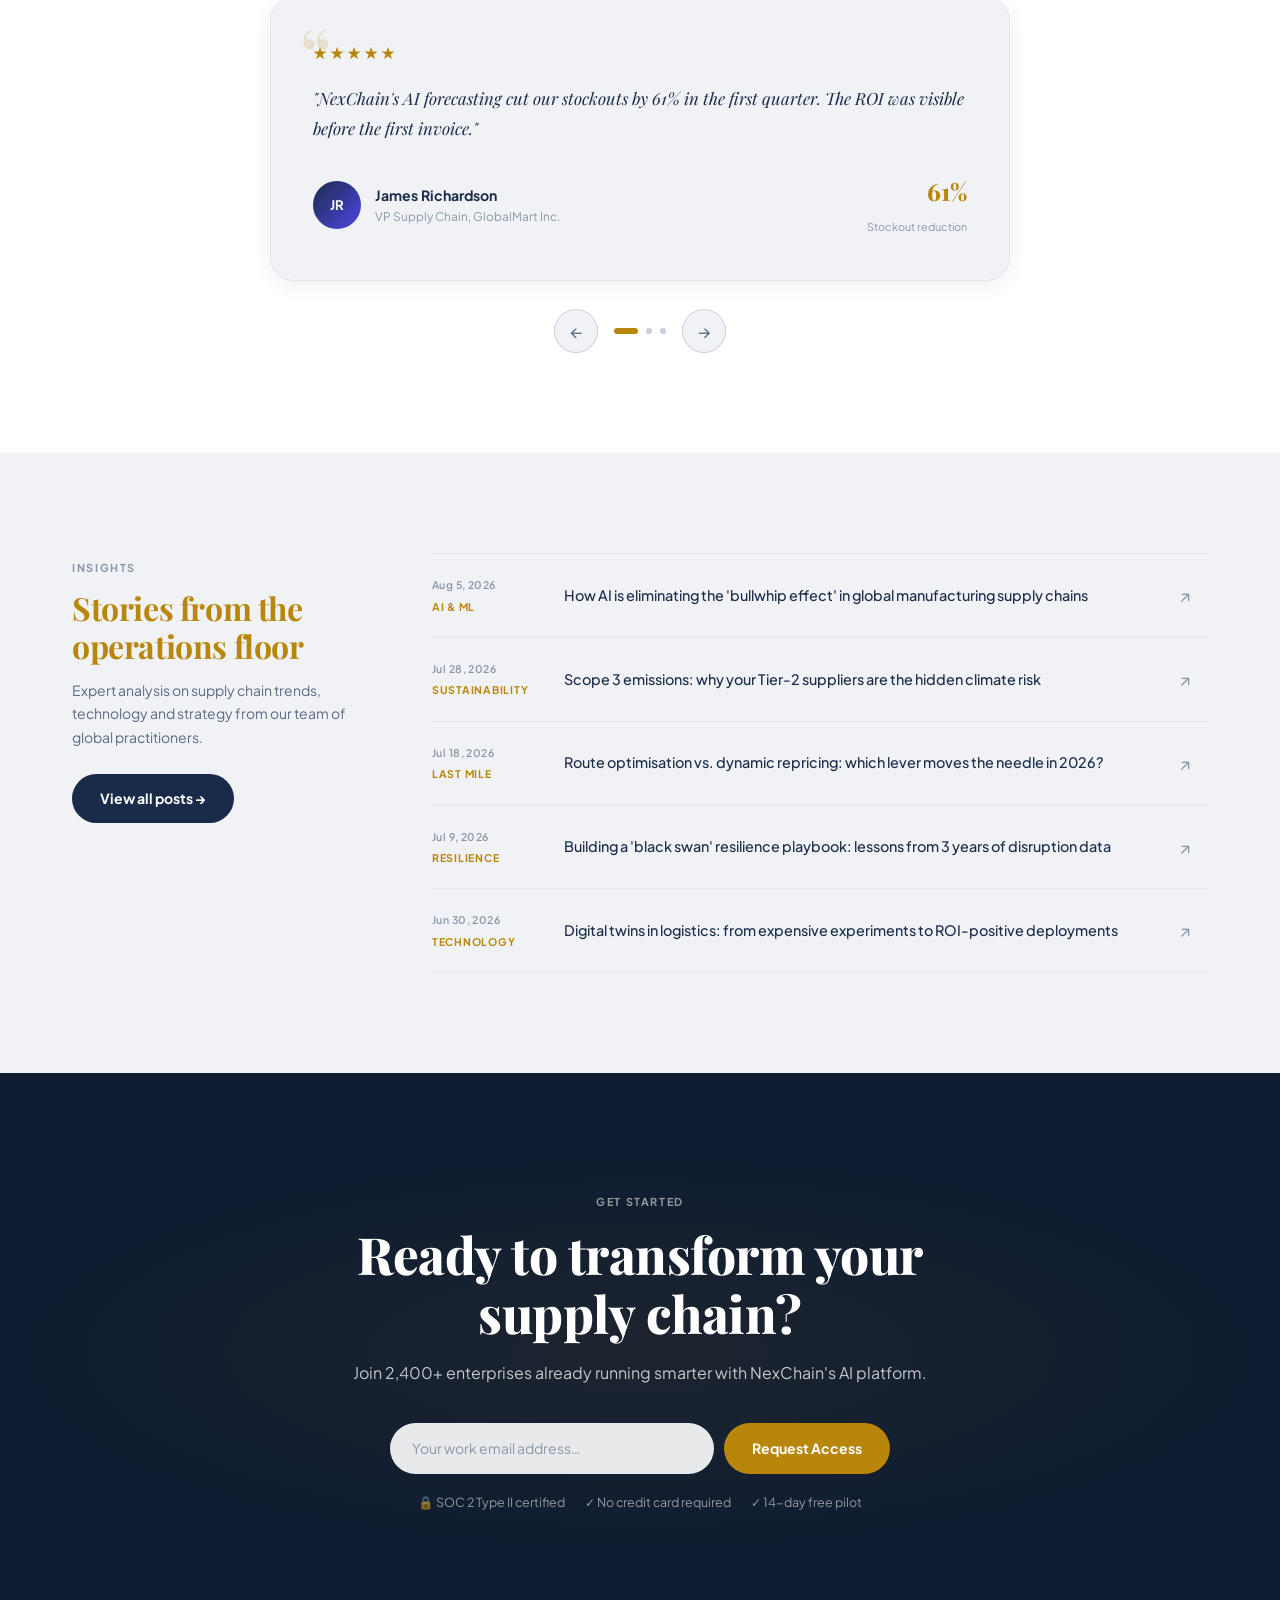
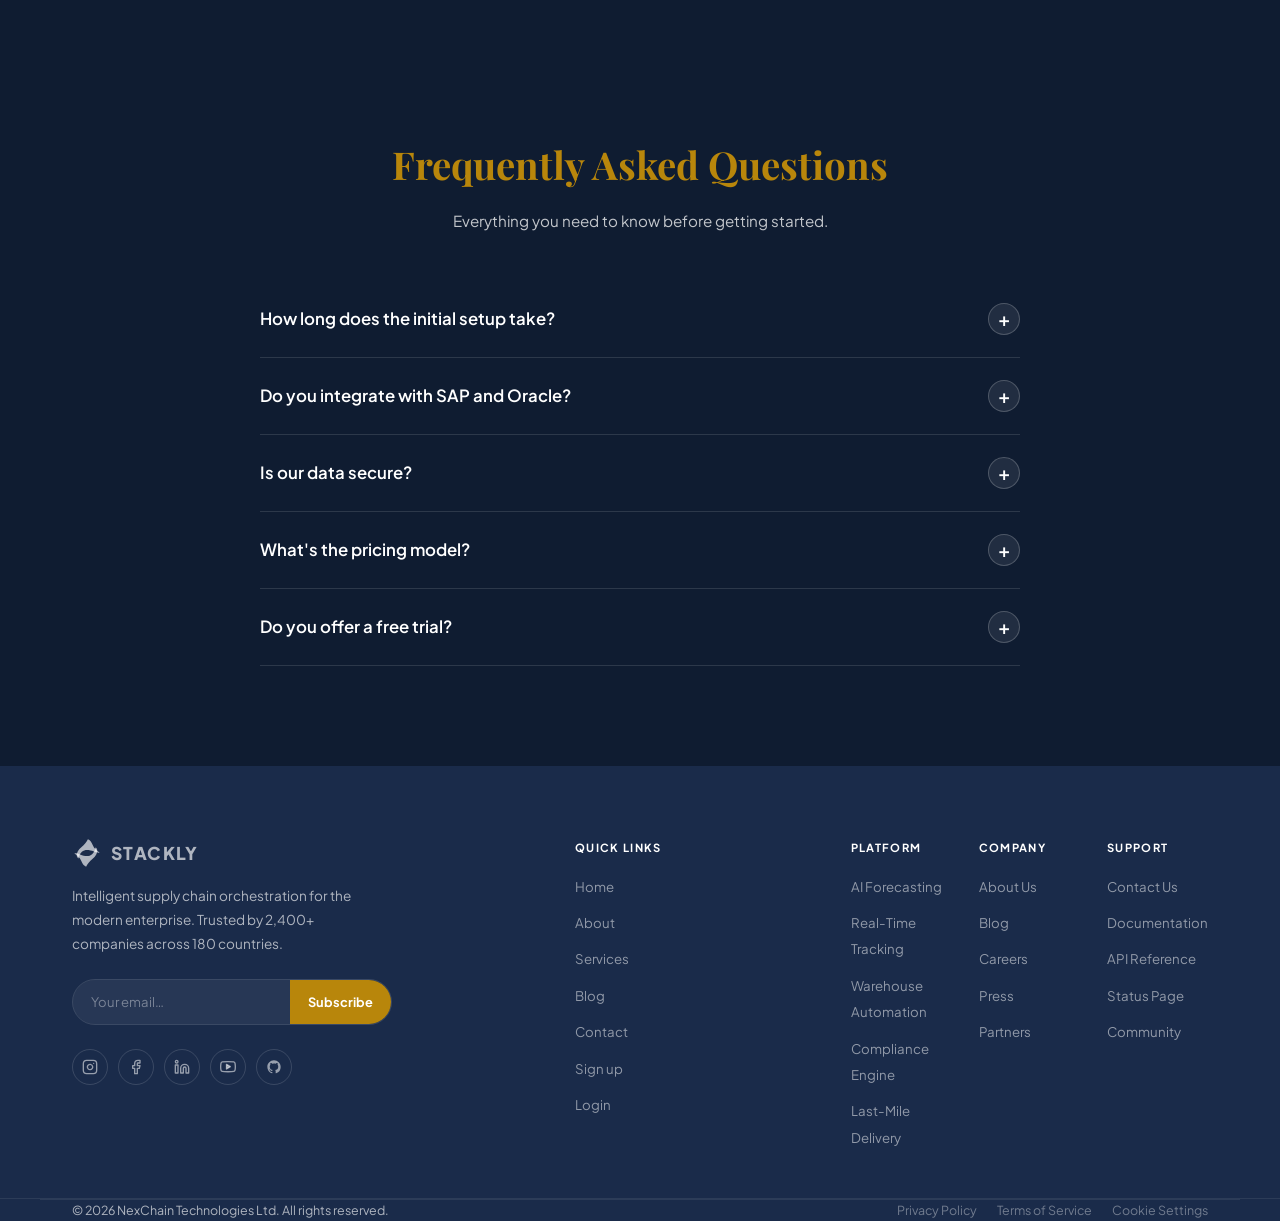
==== commit d3911788: "fix: replace old logo with the stylized STACKLY emblem logo across all pages" ====
--- a/index.html
+++ b/index.html
@@ -17,11 +17,9 @@
 <header class="navbar" id="navbar">
   <div class="nav-container">
     <a href="index.html" class="nav-logo" id="navLogo">
-      <svg width="32" height="32" viewBox="0 0 40 40" fill="none">
-        <rect width="40" height="40" rx="10" fill="#1a2b4a"/>
-        <path d="M10 13C10 13 14 10 20 10C26 10 30 13 30 13" stroke="white" stroke-width="2.5" stroke-linecap="round"/>
-        <path d="M10 20C10 20 14 17 20 17C26 17 30 20 30 20" stroke="white" stroke-width="2.5" stroke-linecap="round"/>
-        <path d="M10 27C10 27 14 24 20 24C26 24 30 27 30 27" stroke="white" stroke-width="2.5" stroke-linecap="round"/>
+      <svg width="32" height="32" viewBox="0 0 100 100" fill="currentColor">
+        <path d="M53 4C49 13 41 23 32 30C21 38 15 49 16 60C17 64 19 67 22 68C23 62 25 53 33 46C42 38 56 38 73 45C83 49 89 50 92 48C85 43 73 35 69 23C65 13 60 7 53 4Z"/>
+        <path d="M53 4C49 13 41 23 32 30C21 38 15 49 16 60C17 64 19 67 22 68C23 62 25 53 33 46C42 38 56 38 73 45C83 49 89 50 92 48C85 43 73 35 69 23C65 13 60 7 53 4Z" transform="rotate(180 50 50)"/>
       </svg>
       <span class="nav-logo-text">STACKLY</span>
     </a>
@@ -743,11 +741,9 @@
   <div class="footer-top">
     <div class="footer-brand">
       <a href="index.html" class="footer-logo" style="text-decoration: none; color: inherit;">
-        <svg width="30" height="30" viewBox="0 0 40 40" fill="none">
-          <rect width="40" height="40" rx="10" fill="#1a2b4a" stroke="rgba(255,255,255,0.1)" stroke-width="1"/>
-          <path d="M10 13C10 13 14 10 20 10C26 10 30 13 30 13" stroke="white" stroke-width="2.2" stroke-linecap="round"/>
-          <path d="M10 20C10 20 14 17 20 17C26 17 30 20 30 20" stroke="white" stroke-width="2.2" stroke-linecap="round"/>
-          <path d="M10 27C10 27 14 24 20 24C26 24 30 27 30 27" stroke="white" stroke-width="2.2" stroke-linecap="round"/>
+        <svg width="30" height="30" viewBox="0 0 100 100" fill="currentColor">
+          <path d="M53 4C49 13 41 23 32 30C21 38 15 49 16 60C17 64 19 67 22 68C23 62 25 53 33 46C42 38 56 38 73 45C83 49 89 50 92 48C85 43 73 35 69 23C65 13 60 7 53 4Z"/>
+          <path d="M53 4C49 13 41 23 32 30C21 38 15 49 16 60C17 64 19 67 22 68C23 62 25 53 33 46C42 38 56 38 73 45C83 49 89 50 92 48C85 43 73 35 69 23C65 13 60 7 53 4Z" transform="rotate(180 50 50)"/>
         </svg>
         STACKLY
       </a>
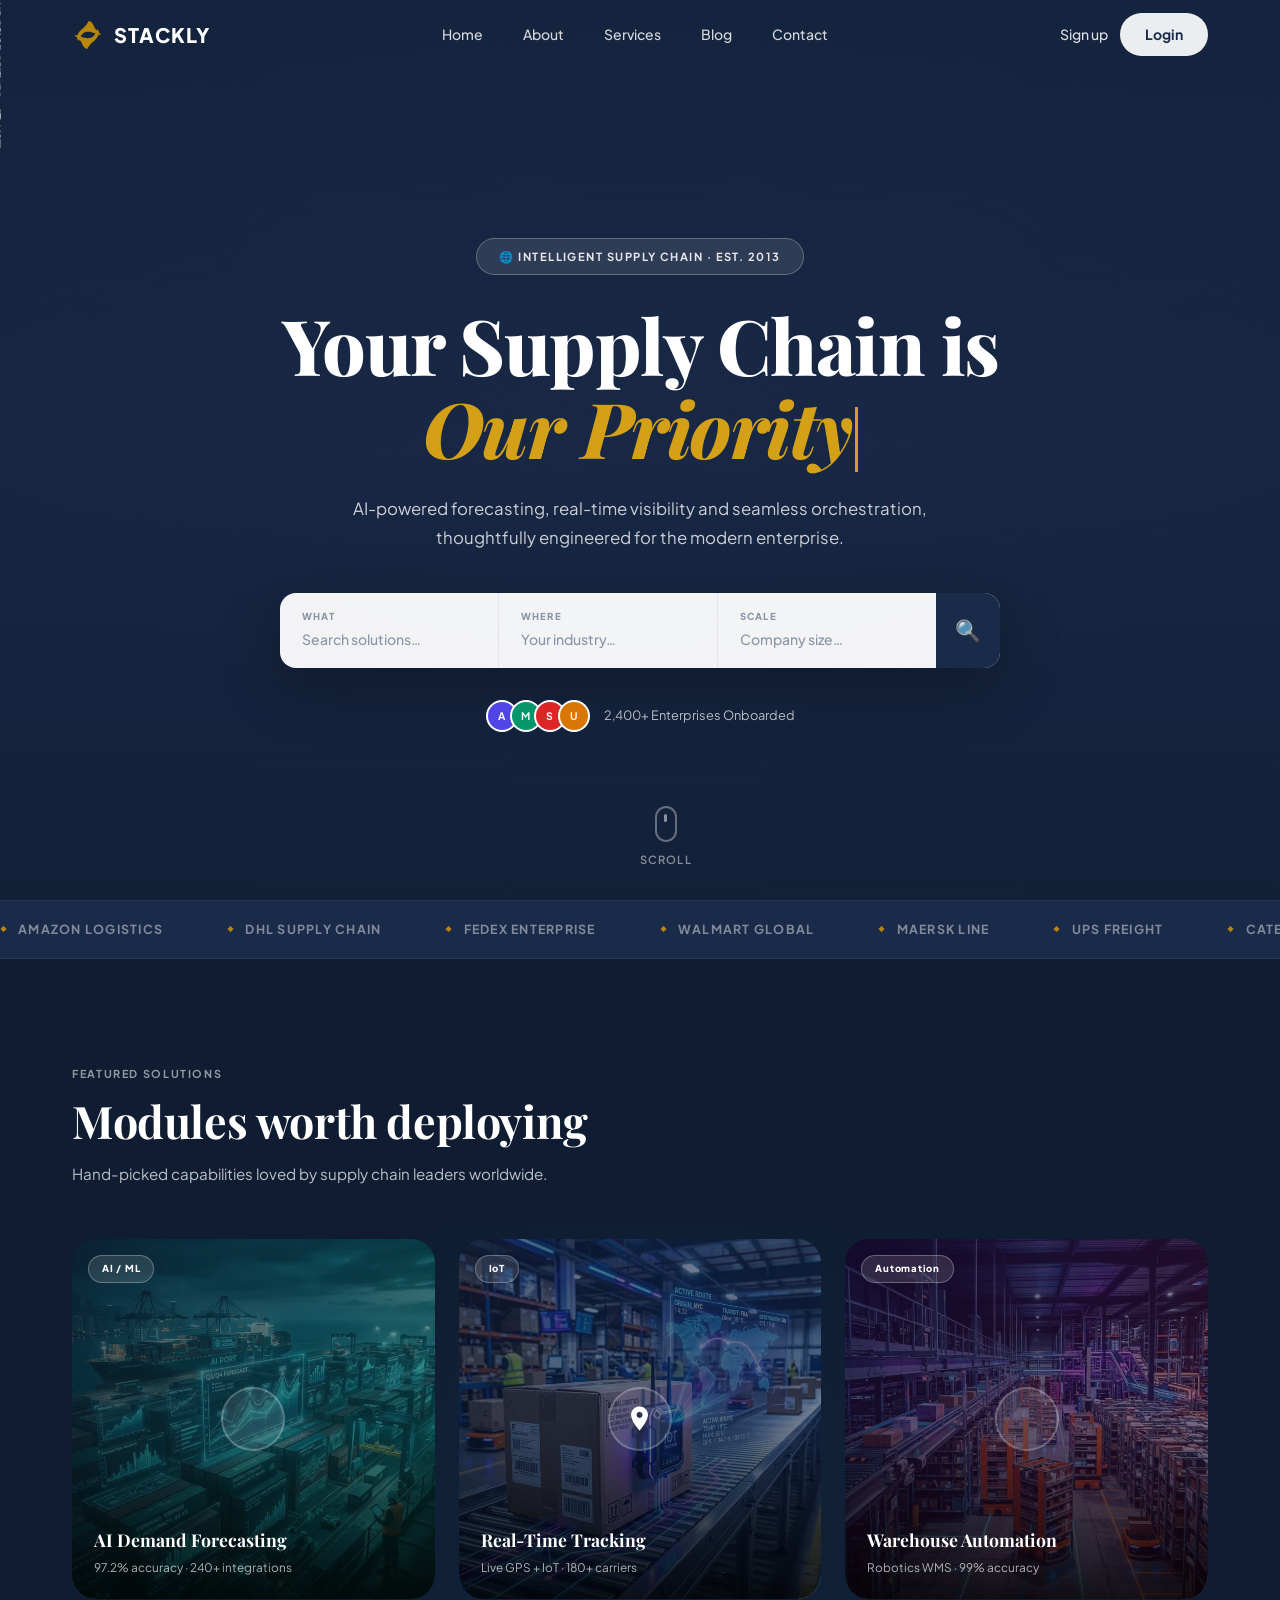
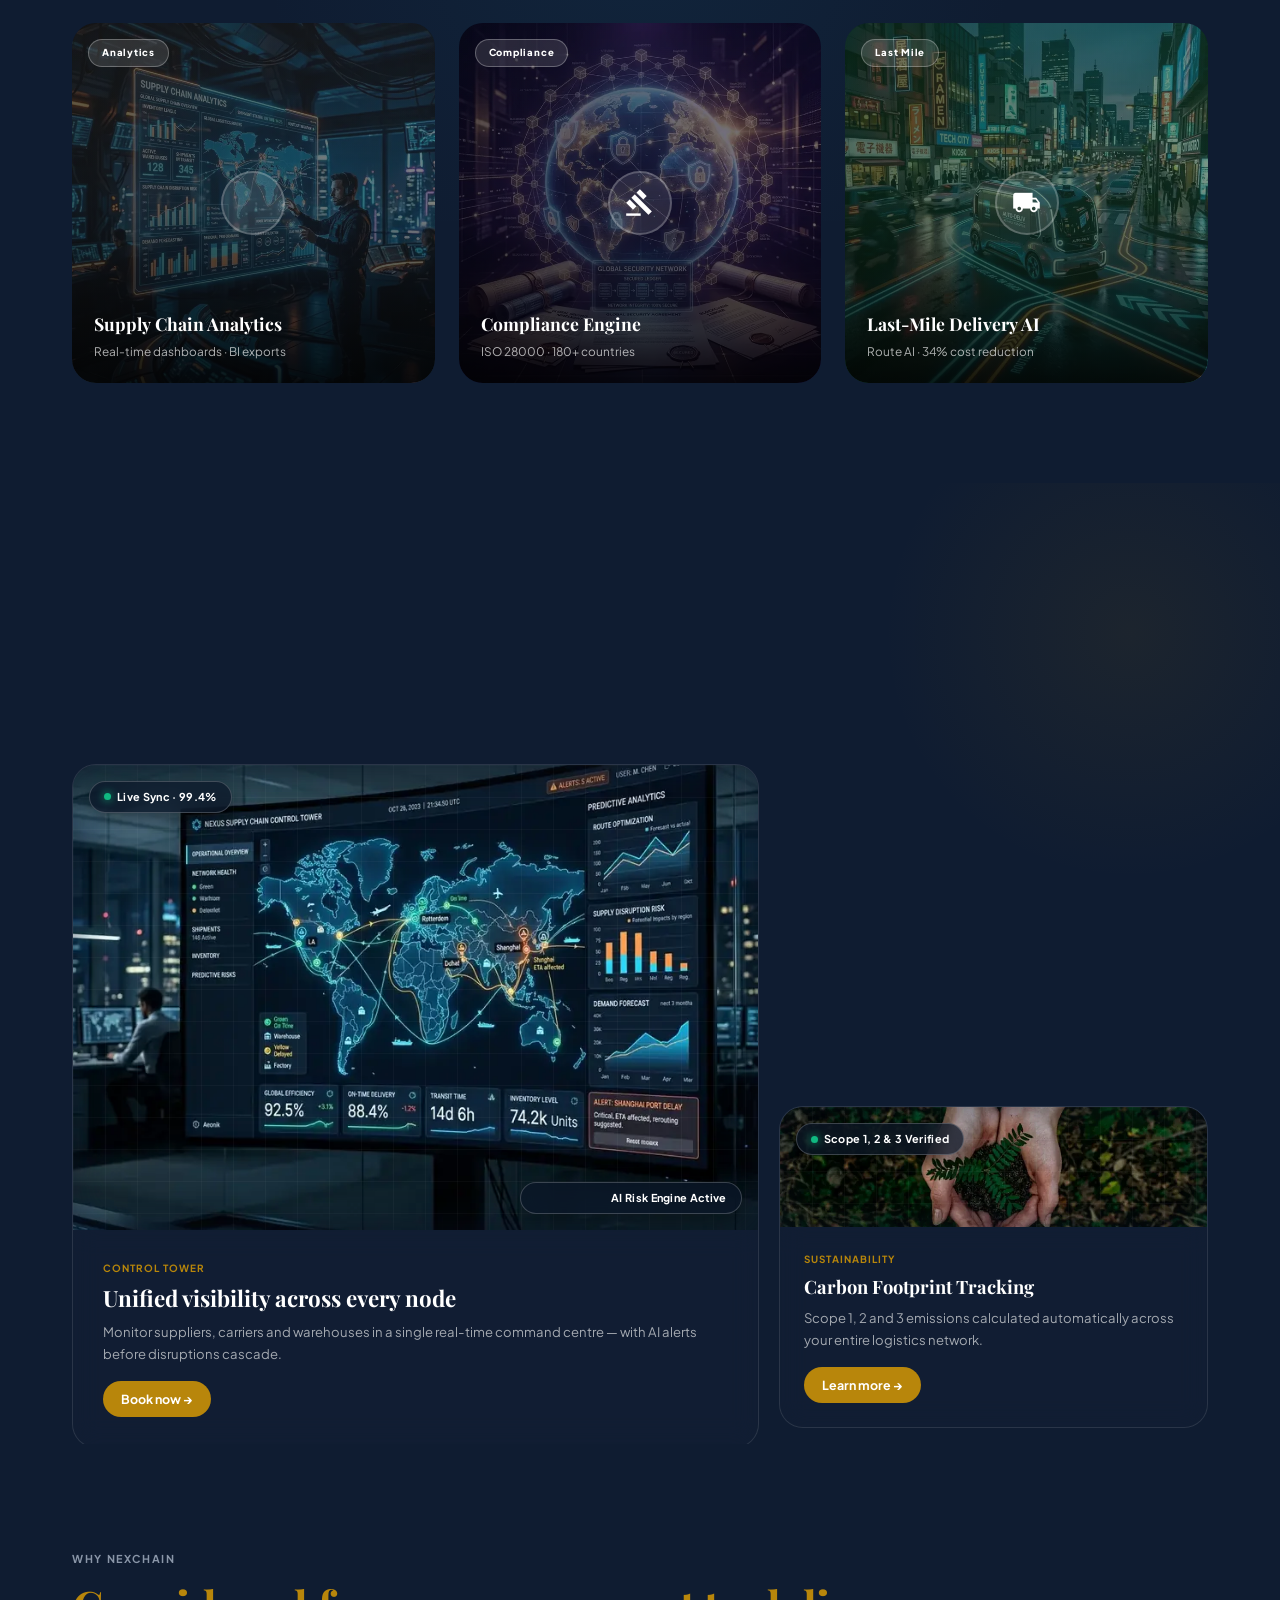
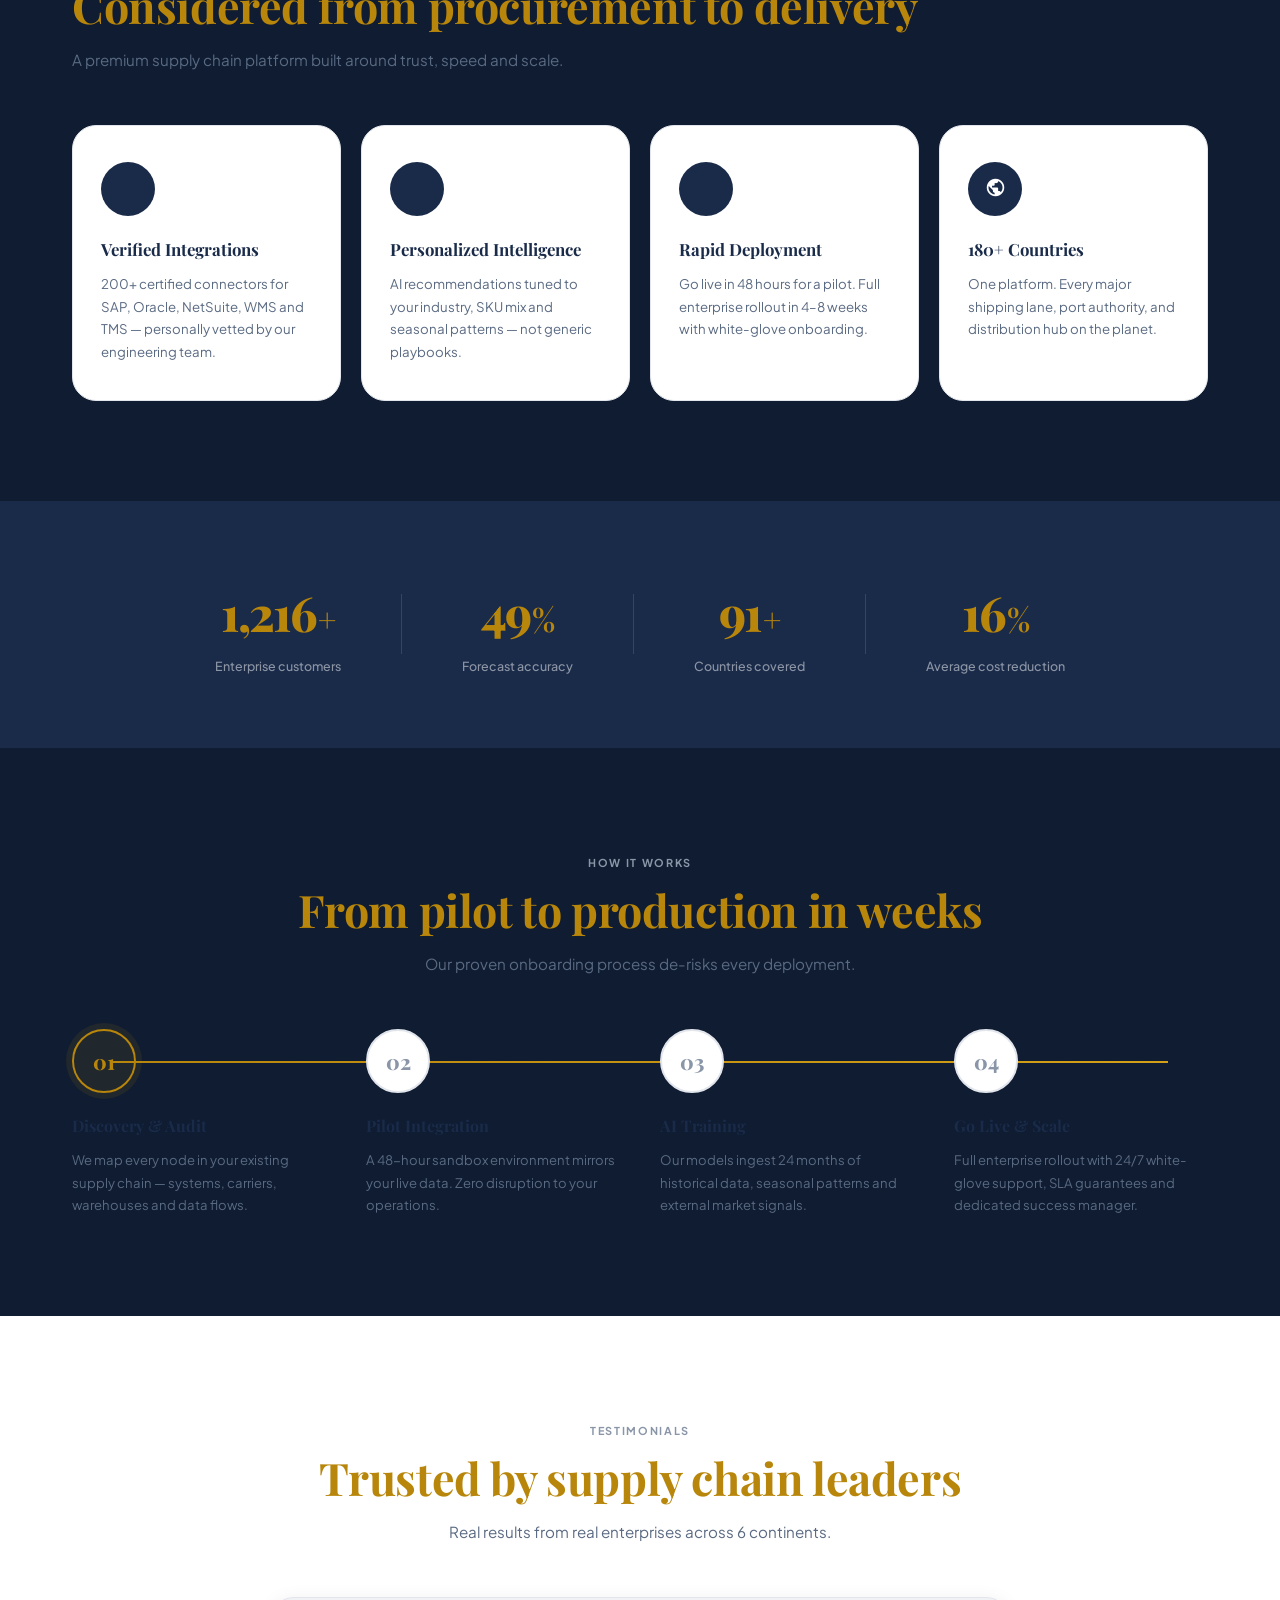
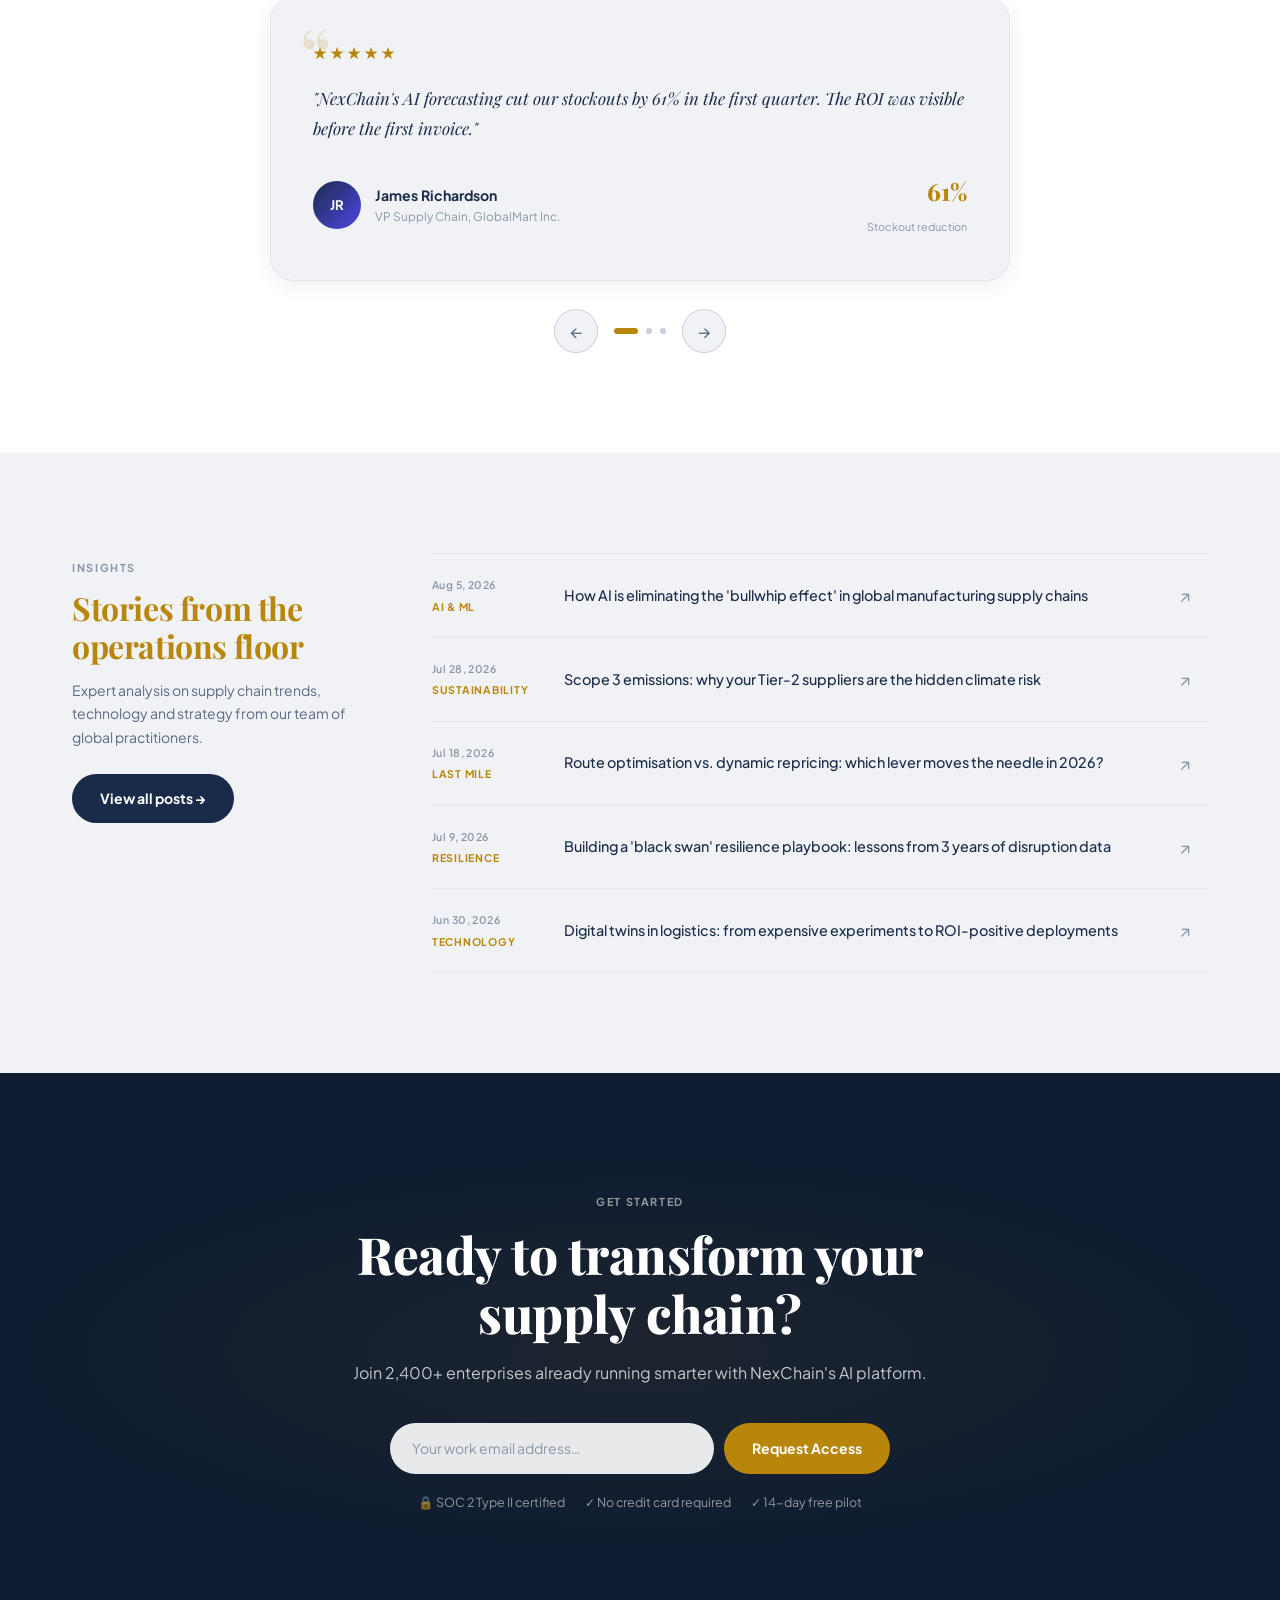
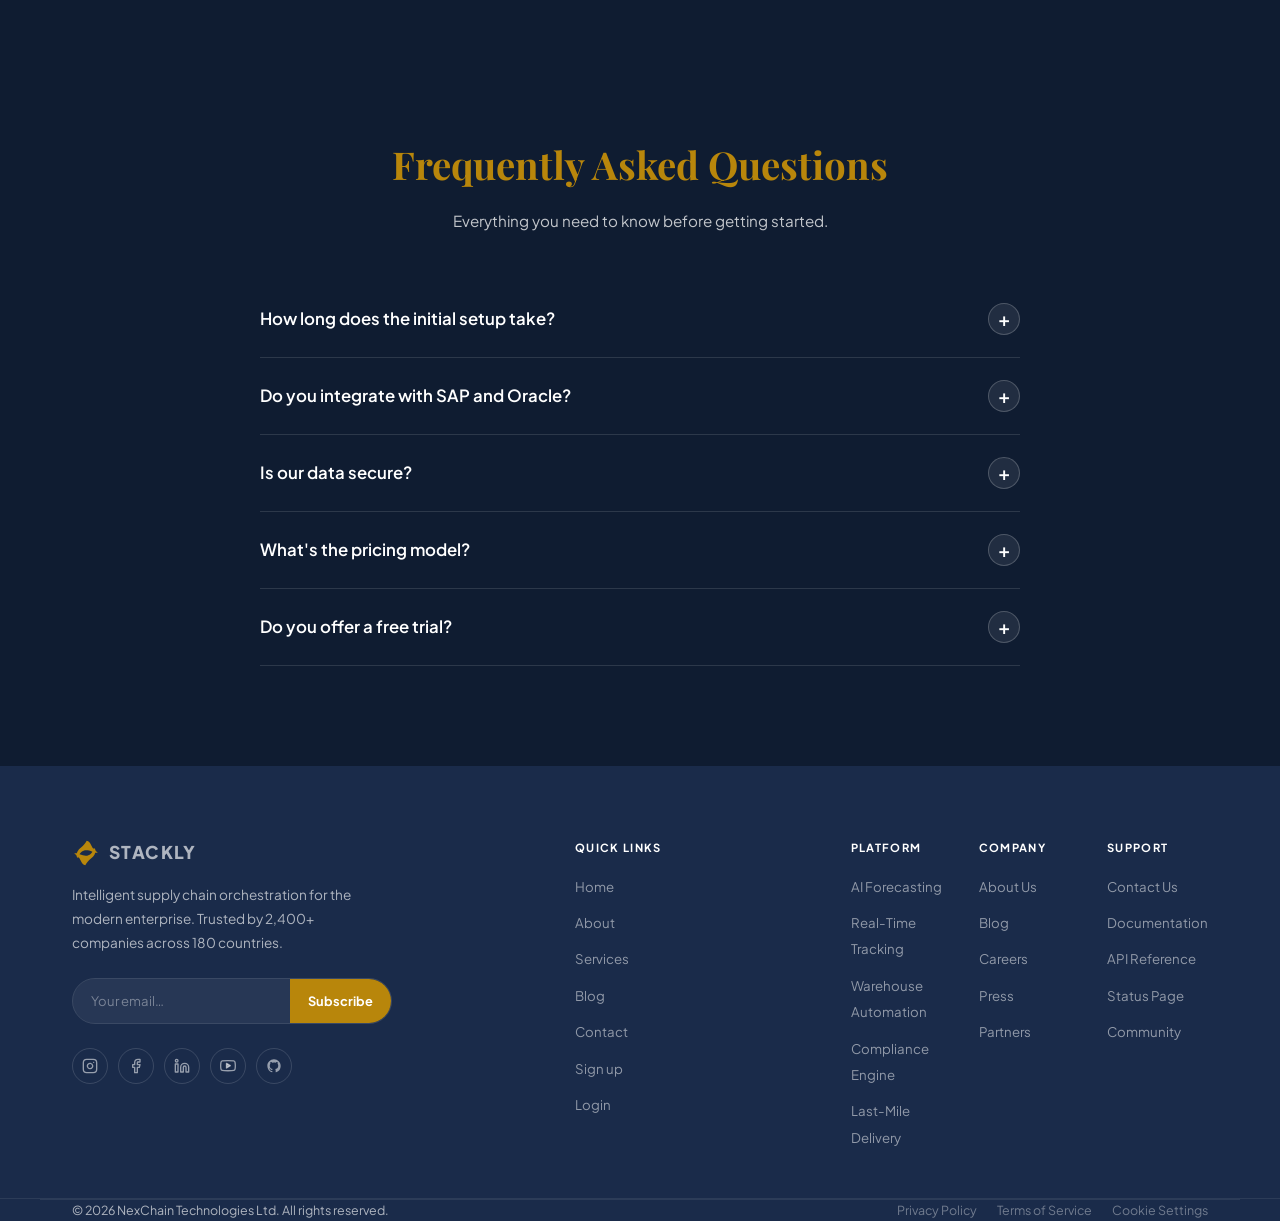
==== commit 2646f623: "fix: embed exact dual-path STACKLY S vector logo across all pages" ====
--- a/index.html
+++ b/index.html
@@ -17,9 +17,9 @@
 <header class="navbar" id="navbar">
   <div class="nav-container">
     <a href="index.html" class="nav-logo" id="navLogo">
-      <svg width="32" height="32" viewBox="0 0 100 100" fill="currentColor">
-        <path d="M53 4C49 13 41 23 32 30C21 38 15 49 16 60C17 64 19 67 22 68C23 62 25 53 33 46C42 38 56 38 73 45C83 49 89 50 92 48C85 43 73 35 69 23C65 13 60 7 53 4Z"/>
-        <path d="M53 4C49 13 41 23 32 30C21 38 15 49 16 60C17 64 19 67 22 68C23 62 25 53 33 46C42 38 56 38 73 45C83 49 89 50 92 48C85 43 73 35 69 23C65 13 60 7 53 4Z" transform="rotate(180 50 50)"/>
+      <svg width="32" height="32" viewBox="0 0 100 100" fill="none" class="logo-icon" xmlns="http://www.w3.org/2000/svg">
+        <path d="M52.5 6C48.2 14.5 40.8 23.8 32.2 30.5C21.4 38.9 15.2 49.6 16.1 60.2C16.9 64.1 19.3 67.2 22.4 68.1C23.5 62.3 25.6 53.4 33.5 46.2C42.4 38.1 56.1 38.1 72.8 45.1C82.6 49.2 88.8 50.1 91.8 48.2C85.1 43.1 73.2 35.2 69.1 23.2C65.2 13.5 60.1 7.2 52.5 6Z" fill="currentColor"/>
+        <path d="M47.5 94C51.8 85.5 59.2 76.2 67.8 69.5C78.6 61.1 84.8 50.4 83.9 39.8C83.1 35.9 80.7 32.8 77.6 31.9C76.5 37.7 74.4 46.6 66.5 53.8C57.6 61.9 43.9 61.9 27.2 54.9C17.4 50.8 11.2 49.9 8.2 51.8C14.9 56.9 26.8 64.8 30.9 76.8C34.8 86.5 39.9 92.8 47.5 94Z" fill="currentColor"/>
       </svg>
       <span class="nav-logo-text">STACKLY</span>
     </a>
@@ -741,9 +741,9 @@
   <div class="footer-top">
     <div class="footer-brand">
       <a href="index.html" class="footer-logo" style="text-decoration: none; color: inherit;">
-        <svg width="30" height="30" viewBox="0 0 100 100" fill="currentColor">
-          <path d="M53 4C49 13 41 23 32 30C21 38 15 49 16 60C17 64 19 67 22 68C23 62 25 53 33 46C42 38 56 38 73 45C83 49 89 50 92 48C85 43 73 35 69 23C65 13 60 7 53 4Z"/>
-          <path d="M53 4C49 13 41 23 32 30C21 38 15 49 16 60C17 64 19 67 22 68C23 62 25 53 33 46C42 38 56 38 73 45C83 49 89 50 92 48C85 43 73 35 69 23C65 13 60 7 53 4Z" transform="rotate(180 50 50)"/>
+        <svg width="28" height="28" viewBox="0 0 100 100" fill="none" class="logo-icon" xmlns="http://www.w3.org/2000/svg">
+          <path d="M52.5 6C48.2 14.5 40.8 23.8 32.2 30.5C21.4 38.9 15.2 49.6 16.1 60.2C16.9 64.1 19.3 67.2 22.4 68.1C23.5 62.3 25.6 53.4 33.5 46.2C42.4 38.1 56.1 38.1 72.8 45.1C82.6 49.2 88.8 50.1 91.8 48.2C85.1 43.1 73.2 35.2 69.1 23.2C65.2 13.5 60.1 7.2 52.5 6Z" fill="currentColor"/>
+          <path d="M47.5 94C51.8 85.5 59.2 76.2 67.8 69.5C78.6 61.1 84.8 50.4 83.9 39.8C83.1 35.9 80.7 32.8 77.6 31.9C76.5 37.7 74.4 46.6 66.5 53.8C57.6 61.9 43.9 61.9 27.2 54.9C17.4 50.8 11.2 49.9 8.2 51.8C14.9 56.9 26.8 64.8 30.9 76.8C34.8 86.5 39.9 92.8 47.5 94Z" fill="currentColor"/>
         </svg>
         STACKLY
       </a>
--- a/css/style.css
+++ b/css/style.css
@@ -88,20 +88,35 @@
 .nav-logo {
   display: flex;
   align-items: center;
-  gap: 9px;
+  gap: 10px;
   flex-shrink: 0;
   text-decoration: none;
-}
-.nav-logo svg { flex-shrink: 0; }
+  line-height: 1;
+}
+.nav-logo svg {
+  width: 32px;
+  height: 32px;
+  flex-shrink: 0;
+  color: var(--gold);
+  fill: currentColor;
+  display: block;
+}
 .nav-logo-text {
   font-family: 'Plus Jakarta Sans', sans-serif;
-  font-size: 1.05rem;
+  font-size: 1.25rem;
   font-weight: 800;
-  letter-spacing: 0.09em;
-  color: #fff;
-  transition: color 0.4s;
-}
-.navbar.scrolled .nav-logo-text { color: var(--navy); }
+  letter-spacing: 0.06em;
+  color: #ffffff;
+  transition: color 0.3s ease;
+  line-height: 1;
+}
+.navbar.scrolled .nav-logo svg {
+  color: var(--gold);
+  fill: currentColor;
+}
+.navbar.scrolled .nav-logo-text {
+  color: var(--navy);
+}
 /* Nav links */
 .nav-links {
   display: flex;
@@ -275,7 +290,10 @@
   color: white;
   margin-bottom: 16px;
 }
-.footer-logo svg rect { fill: rgba(255,255,255,0.1); stroke: rgba(255,255,255,0.2); stroke-width: 1; }
+.footer-logo svg {
+  flex-shrink: 0;
+  color: var(--gold);
+}
 .footer-brand p {
   font-size: 0.85rem;
   line-height: 1.75;
@@ -738,14 +756,14 @@
     align-items: center !important;
     gap: 10px !important;
   }
-  .nav-logo rect {
-    fill: #000000 !important;
+  .nav-logo svg {
+    color: var(--gold) !important;
   }
   .nav-logo-text {
-    color: #000000 !important;
+    color: var(--navy) !important;
     font-size: 1.25rem !important;
     font-weight: 800 !important;
-    letter-spacing: 0.05em !important;
+    letter-spacing: 0.06em !important;
   }
   .nav-links { display: none !important; }
   .nav-actions { display: none !important; }
